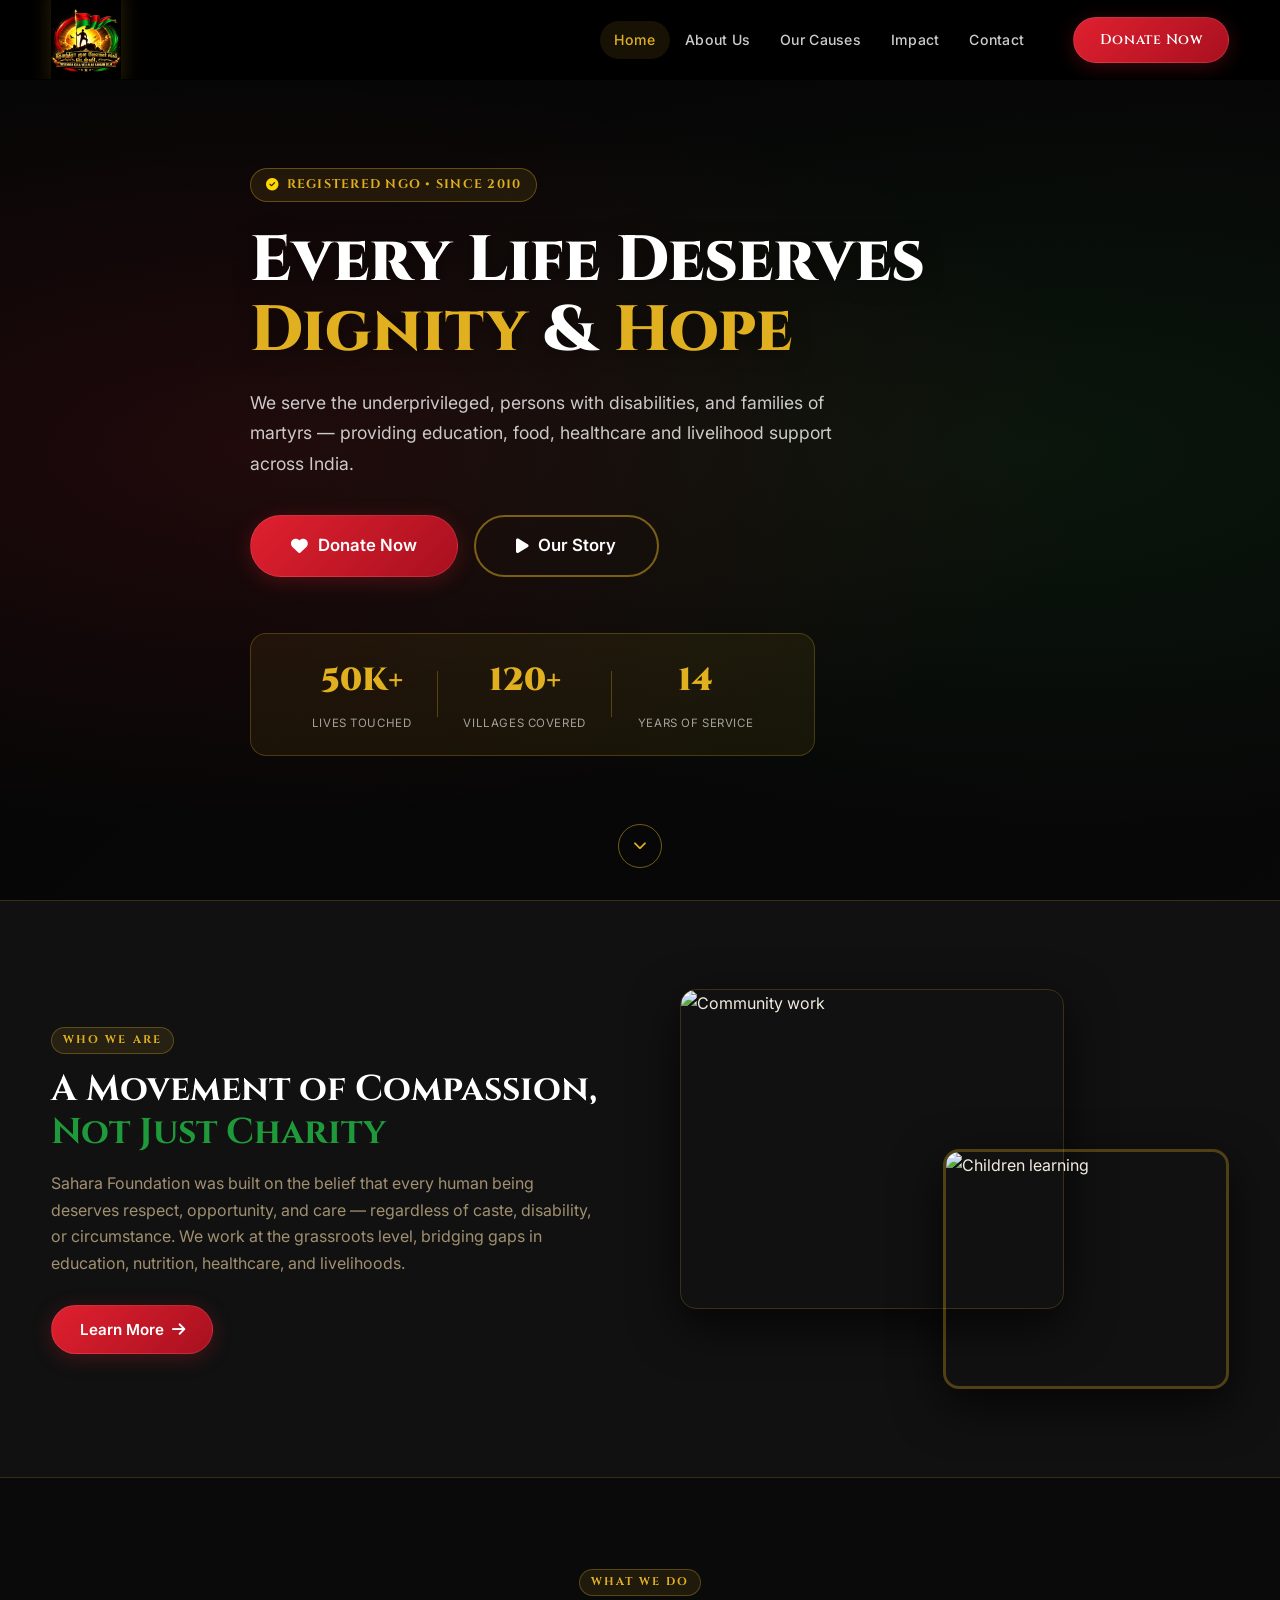
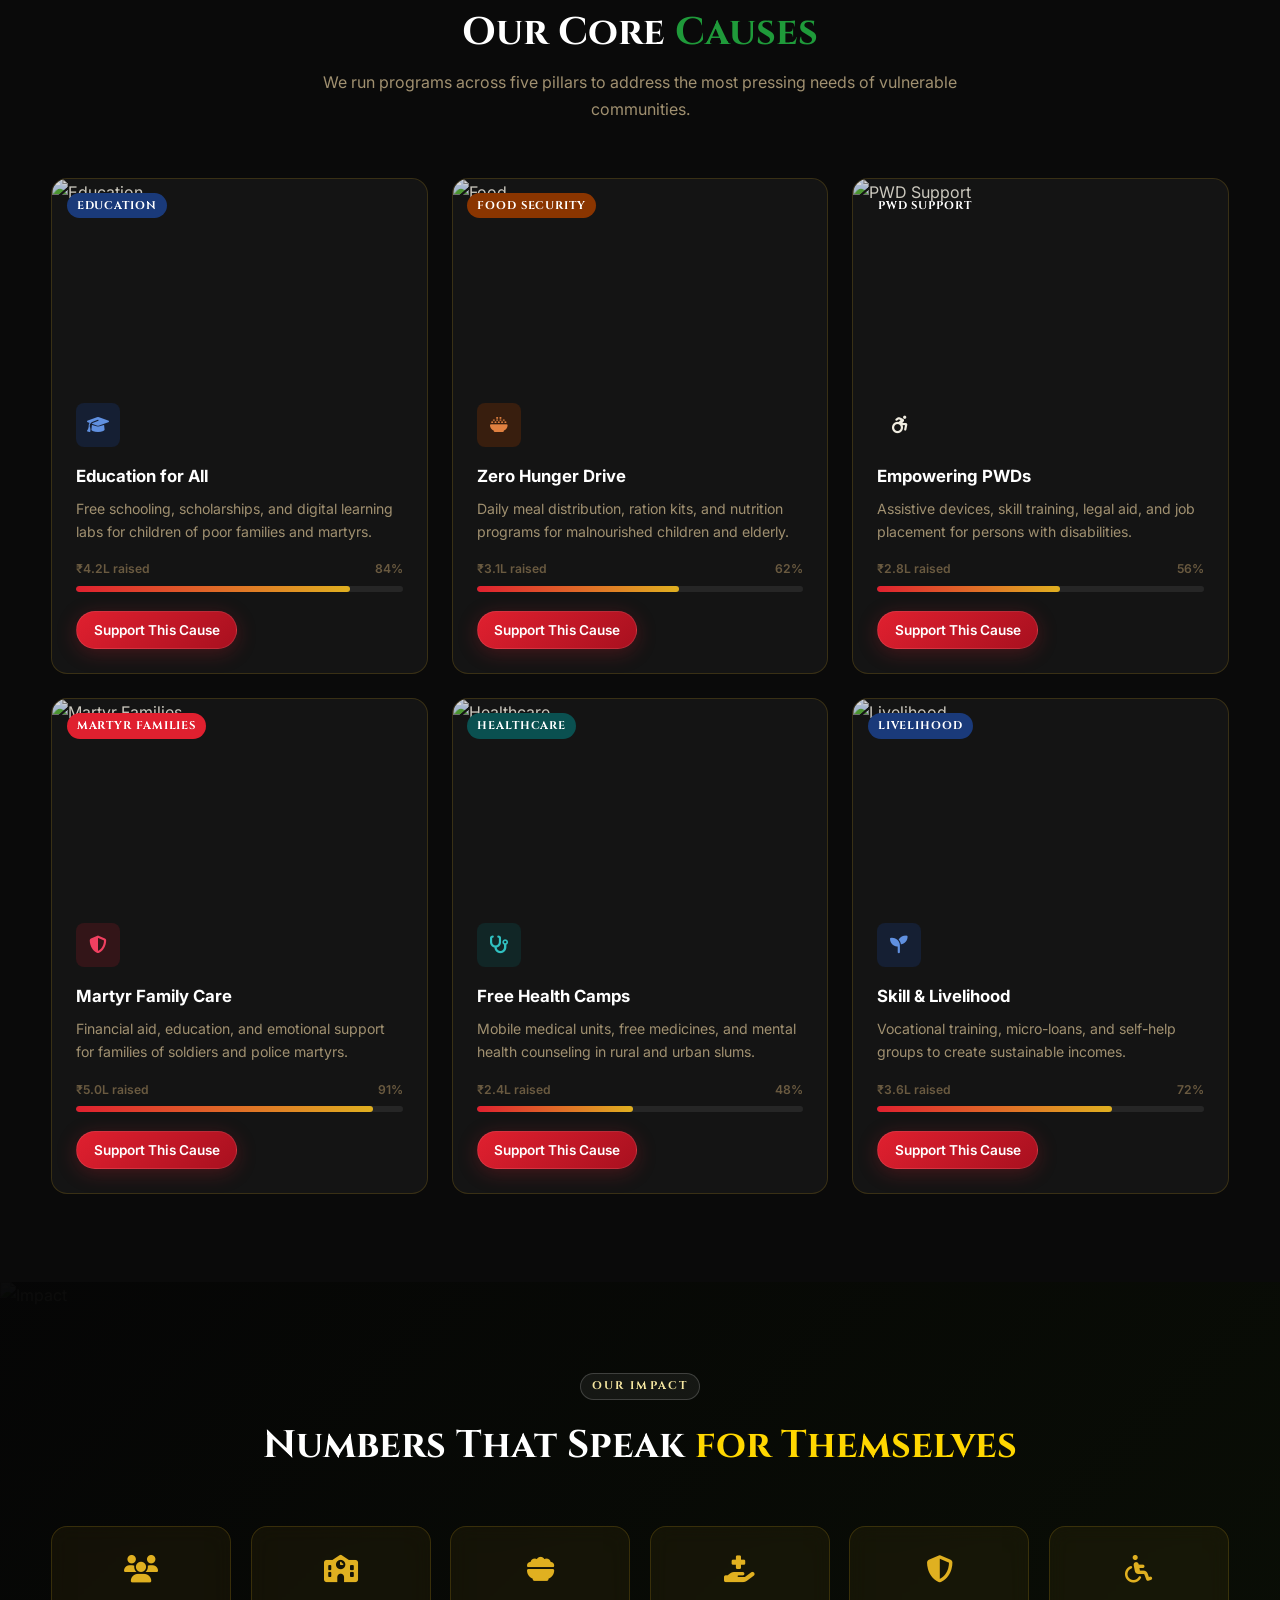
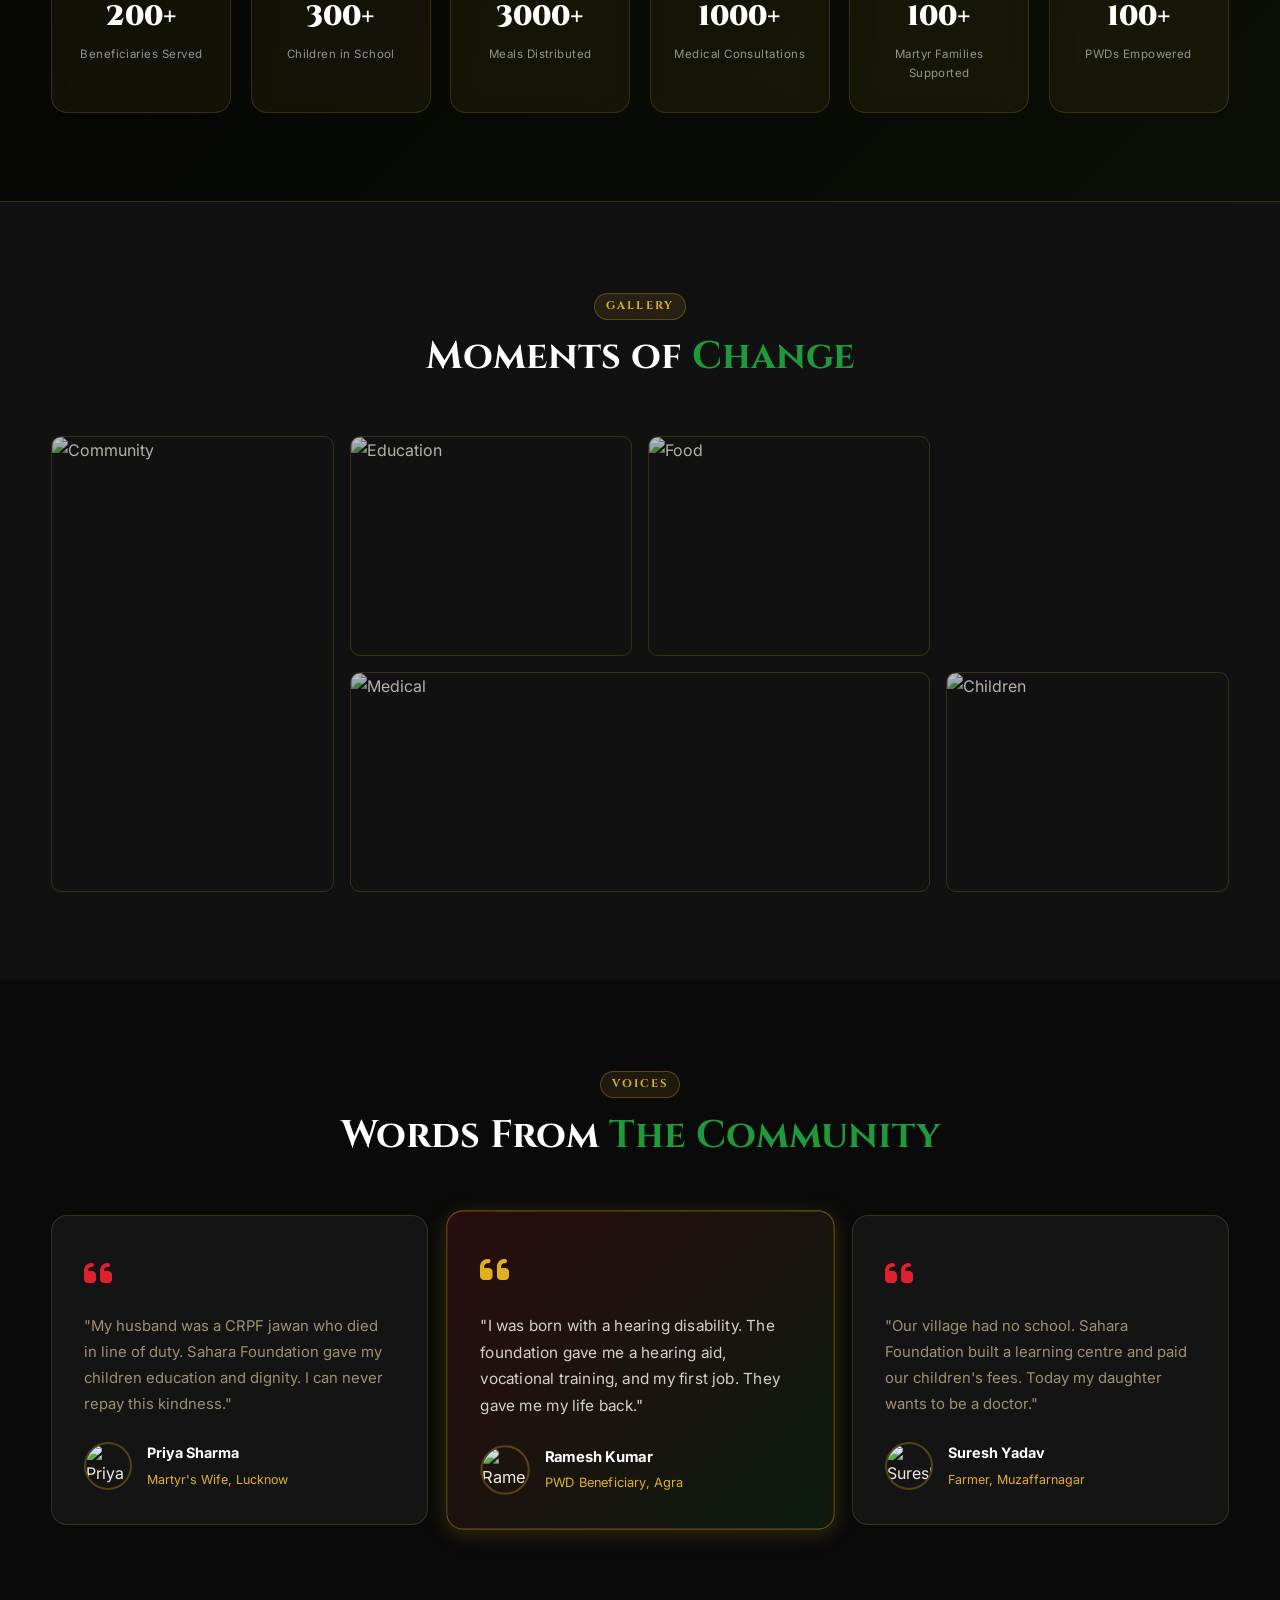
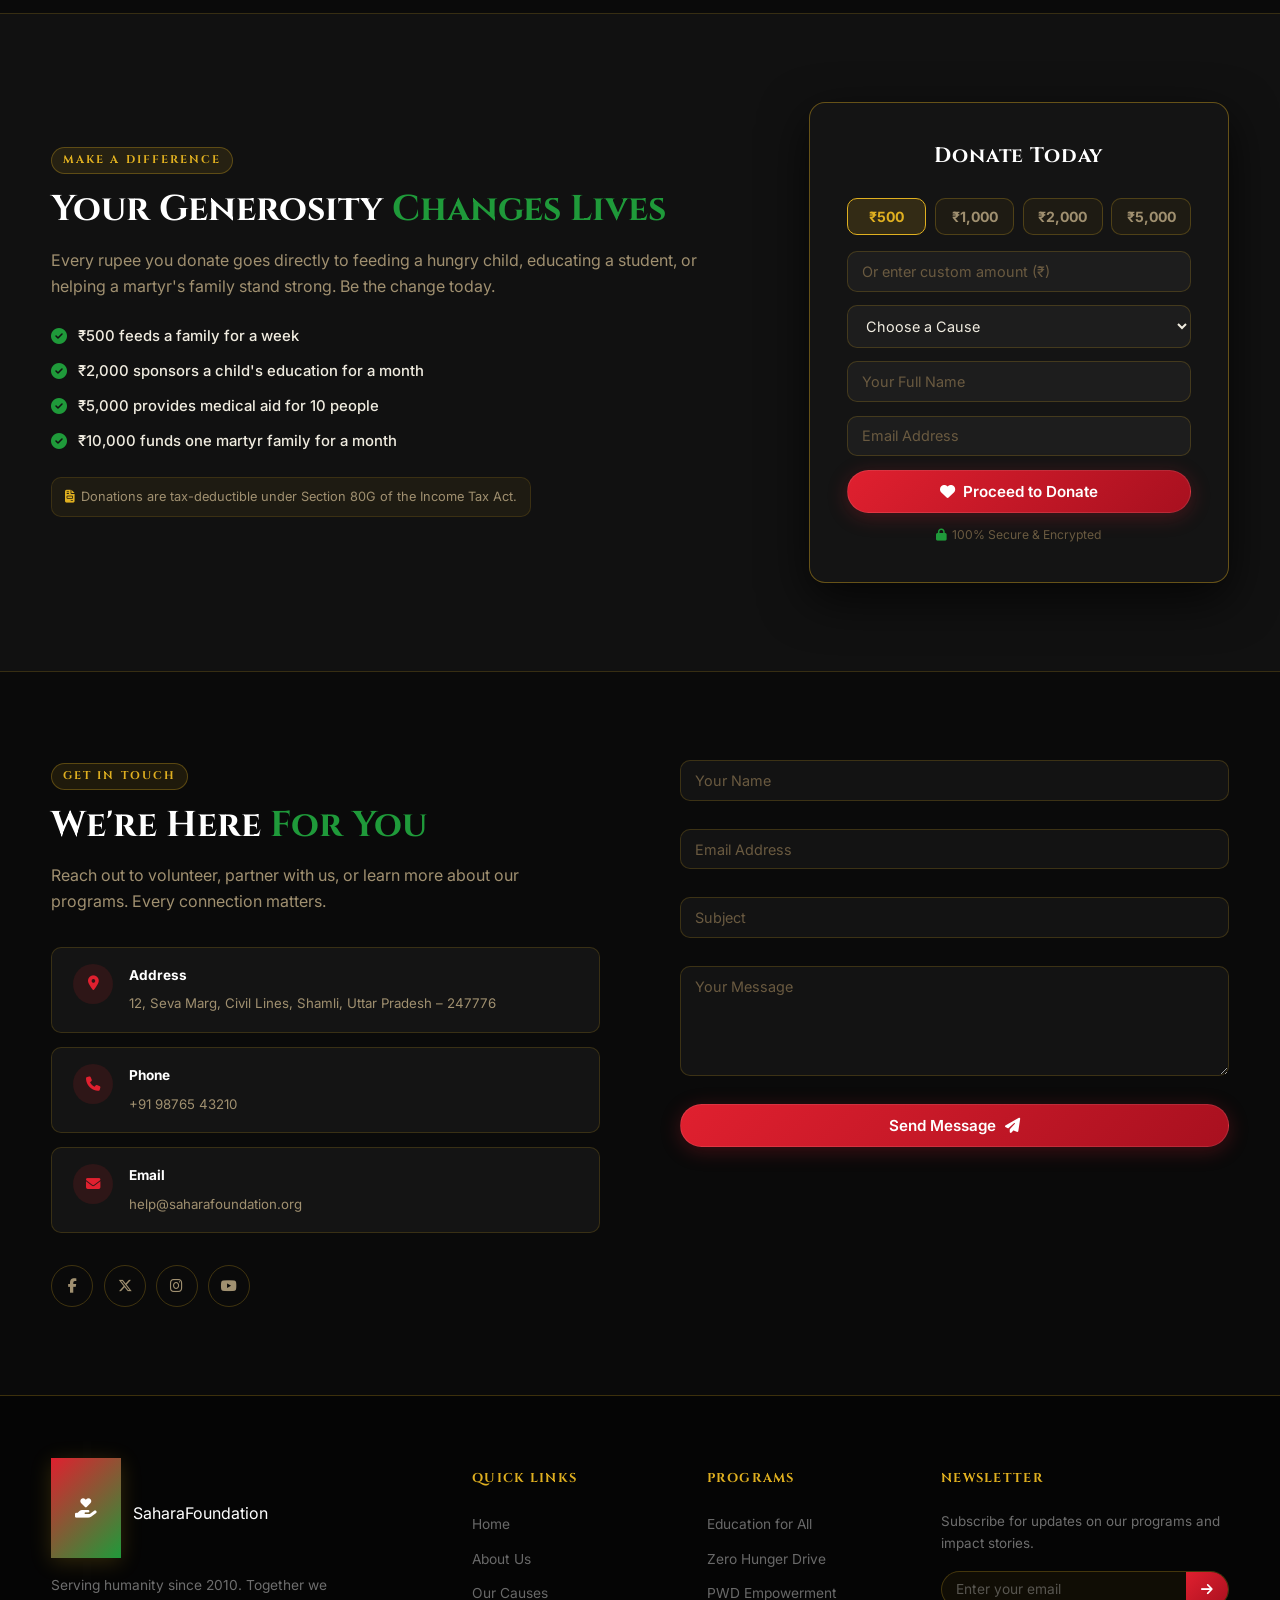
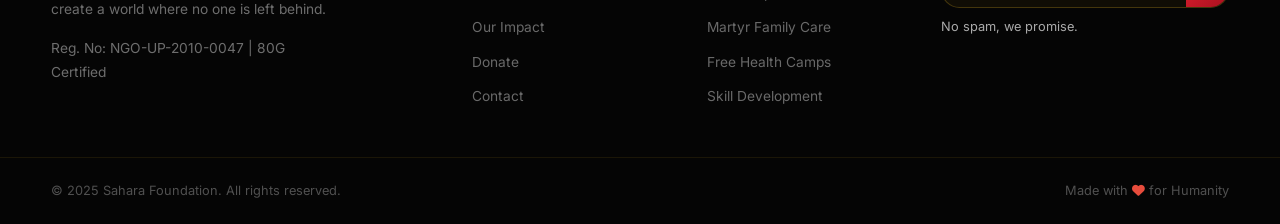
==== index.html @ 44a6f3e9 "first commit" ====
<!DOCTYPE html>
<html lang="en">
<head>
  <meta charset="UTF-8" />
  <meta name="viewport" content="width=device-width, initial-scale=1.0" />
  <title>Sahara Foundation – Hope, Help & Humanity</title>
  <link rel="stylesheet" href="style.css" />
  <link href="https://fonts.googleapis.com/css2?family=Inter:wght@300;400;500;600;700;800&family=Playfair+Display:wght@700;800&display=swap" rel="stylesheet" />
  <link rel="stylesheet" href="https://cdnjs.cloudflare.com/ajax/libs/font-awesome/6.5.0/css/all.min.css" />
</head>
<body>

<!-- ===== NAVBAR ===== -->
<header class="navbar" id="navbar">
  <div class="container nav-inner">
    <a href="index.html" class="logo">
      <img src="logo.jpeg" alt="" class="logo-icon" />
    </a>
    <nav class="nav-links" id="navLinks">
      <a href="index.html" class="active">Home</a>
      <a href="about.html">About Us</a>
      <a href="#causes">Our Causes</a>
      <a href="#impact">Impact</a>
      <a href="#contact">Contact</a>
    </nav>
    <a href="#donate" class="btn btn-primary nav-donate">Donate Now</a>
    <button class="hamburger" id="hamburger" aria-label="Toggle menu">
      <span></span><span></span><span></span>
    </button>
  </div>
</header>

<!-- ===== MOBILE MENU ===== -->
<div class="mobile-menu" id="mobileMenu">
  <a href="index.html">Home</a>
  <a href="about.html">About Us</a>
  <a href="#causes">Our Causes</a>
  <a href="#impact">Impact</a>
  <a href="#contact">Contact</a>
  <a href="#donate" class="btn btn-primary" style="margin-top:1rem;">Donate Now</a>
</div>

<!-- ===== HERO ===== -->
<section class="hero">
  <div class="hero-bg">
    <img src="https://images.unsplash.com/photo-1488521787991-ed7bbaae773c?w=1600&auto=format&fit=crop&q=80" alt="Children in need" class="hero-img" />
    <div class="hero-overlay"></div>
  </div>
  <div class="container hero-content">
    <span class="hero-badge"><i class="fa-solid fa-circle-check"></i> Registered NGO • Since 2010</span>
    <h1 class="hero-title">Every Life Deserves <span class="text-accent">Dignity</span> &amp; <span class="text-accent">Hope</span></h1>
    <p class="hero-desc">We serve the underprivileged, persons with disabilities, and families of martyrs — providing education, food, healthcare and livelihood support across India.</p>
    <div class="hero-actions">
      <a href="#donate" class="btn btn-primary btn-lg">
        <i class="fa-solid fa-heart"></i> Donate Now
      </a>
      <a href="about.html" class="btn btn-outline btn-lg">
        <i class="fa-solid fa-play"></i> Our Story
      </a>
    </div>
    <div class="hero-stats">
      <div class="hero-stat">
        <span class="stat-num">50K+</span>
        <span class="stat-label">Lives Touched</span>
      </div>
      <div class="hero-stat-divider"></div>
      <div class="hero-stat">
        <span class="stat-num">120+</span>
        <span class="stat-label">Villages Covered</span>
      </div>
      <div class="hero-stat-divider"></div>
      <div class="hero-stat">
        <span class="stat-num">14</span>
        <span class="stat-label">Years of Service</span>
      </div>
    </div>
  </div>
  <div class="hero-scroll">
    <a href="#about-strip"><i class="fa-solid fa-chevron-down"></i></a>
  </div>
</section>

<!-- ===== ABOUT STRIP ===== -->
<section class="about-strip" id="about-strip">
  <div class="container about-strip-inner">
    <div class="about-strip-text">
      <span class="section-label">Who We Are</span>
      <h2>A Movement of Compassion, <span class="text-green">Not Just Charity</span></h2>
      <p>Sahara Foundation was built on the belief that every human being deserves respect, opportunity, and care — regardless of caste, disability, or circumstance. We work at the grassroots level, bridging gaps in education, nutrition, healthcare, and livelihoods.</p>
      <a href="about.html" class="btn btn-primary">Learn More <i class="fa-solid fa-arrow-right"></i></a>
    </div>
    <div class="about-strip-images">
      <img src="https://images.unsplash.com/photo-1542810634-71277d95dcbb?w=600&auto=format&fit=crop&q=80" alt="Community work" class="strip-img strip-img-1" />
      <img src="https://images.unsplash.com/photo-1529390079861-591de354faf5?w=400&auto=format&fit=crop&q=80" alt="Children learning" class="strip-img strip-img-2" />
    </div>
  </div>
</section>

<!-- ===== CAUSES ===== -->
<section class="causes" id="causes">
  <div class="container">
    <div class="section-header">
      <span class="section-label">What We Do</span>
      <h2>Our Core <span class="text-green">Causes</span></h2>
      <p>We run programs across five pillars to address the most pressing needs of vulnerable communities.</p>
    </div>
    <div class="causes-grid">

      <div class="cause-card">
        <div class="cause-img-wrap">
          <img src="https://images.unsplash.com/photo-1503676260728-1c00da094a0b?w=600&auto=format&fit=crop&q=80" alt="Education" />
          <div class="cause-badge cause-badge-blue">Education</div>
        </div>
        <div class="cause-body">
          <div class="cause-icon cause-icon-blue"><i class="fa-solid fa-graduation-cap"></i></div>
          <h3>Education for All</h3>
          <p>Free schooling, scholarships, and digital learning labs for children of poor families and martyrs.</p>
          <div class="cause-progress">
            <div class="progress-info"><span>₹4.2L raised</span><span>84%</span></div>
            <div class="progress-bar"><div class="progress-fill" style="width:84%"></div></div>
          </div>
          <a href="#donate" class="btn btn-sm btn-primary">Support This Cause</a>
        </div>
      </div>

      <div class="cause-card">
        <div class="cause-img-wrap">
          <img src="https://images.unsplash.com/photo-1593113598332-cd288d649433?w=600&auto=format&fit=crop&q=80" alt="Food" />
          <div class="cause-badge cause-badge-orange">Food Security</div>
        </div>
        <div class="cause-body">
          <div class="cause-icon cause-icon-orange"><i class="fa-solid fa-bowl-rice"></i></div>
          <h3>Zero Hunger Drive</h3>
          <p>Daily meal distribution, ration kits, and nutrition programs for malnourished children and elderly.</p>
          <div class="cause-progress">
            <div class="progress-info"><span>₹3.1L raised</span><span>62%</span></div>
            <div class="progress-bar"><div class="progress-fill progress-orange" style="width:62%"></div></div>
          </div>
          <a href="#donate" class="btn btn-sm btn-primary">Support This Cause</a>
        </div>
      </div>

      <div class="cause-card">
        <div class="cause-img-wrap">
          <img src="https://images.unsplash.com/photo-1576091160399-112ba8d25d1d?w=600&auto=format&fit=crop&q=80" alt="PWD Support" />
          <div class="cause-badge cause-badge-purple">PWD Support</div>
        </div>
        <div class="cause-body">
          <div class="cause-icon cause-icon-purple"><i class="fa-solid fa-wheelchair-move"></i></div>
          <h3>Empowering PWDs</h3>
          <p>Assistive devices, skill training, legal aid, and job placement for persons with disabilities.</p>
          <div class="cause-progress">
            <div class="progress-info"><span>₹2.8L raised</span><span>56%</span></div>
            <div class="progress-bar"><div class="progress-fill progress-purple" style="width:56%"></div></div>
          </div>
          <a href="#donate" class="btn btn-sm btn-primary">Support This Cause</a>
        </div>
      </div>

      <div class="cause-card">
        <div class="cause-img-wrap">
          <img src="https://images.unsplash.com/photo-1567427017947-545c5f8d16ad?w=600&auto=format&fit=crop&q=80" alt="Martyr Families" />
          <div class="cause-badge cause-badge-red">Martyr Families</div>
        </div>
        <div class="cause-body">
          <div class="cause-icon cause-icon-red"><i class="fa-solid fa-shield-halved"></i></div>
          <h3>Martyr Family Care</h3>
          <p>Financial aid, education, and emotional support for families of soldiers and police martyrs.</p>
          <div class="cause-progress">
            <div class="progress-info"><span>₹5.0L raised</span><span>91%</span></div>
            <div class="progress-bar"><div class="progress-fill progress-red" style="width:91%"></div></div>
          </div>
          <a href="#donate" class="btn btn-sm btn-primary">Support This Cause</a>
        </div>
      </div>

      <div class="cause-card">
        <div class="cause-img-wrap">
          <img src="https://images.unsplash.com/photo-1532938911079-1b06ac7ceec7?w=600&auto=format&fit=crop&q=80" alt="Healthcare" />
          <div class="cause-badge cause-badge-teal">Healthcare</div>
        </div>
        <div class="cause-body">
          <div class="cause-icon cause-icon-teal"><i class="fa-solid fa-stethoscope"></i></div>
          <h3>Free Health Camps</h3>
          <p>Mobile medical units, free medicines, and mental health counseling in rural and urban slums.</p>
          <div class="cause-progress">
            <div class="progress-info"><span>₹2.4L raised</span><span>48%</span></div>
            <div class="progress-bar"><div class="progress-fill progress-teal" style="width:48%"></div></div>
          </div>
          <a href="#donate" class="btn btn-sm btn-primary">Support This Cause</a>
        </div>
      </div>

      <div class="cause-card">
        <div class="cause-img-wrap">
          <img src="https://images.unsplash.com/photo-1556742049-0cfed4f6a45d?w=600&auto=format&fit=crop&q=80" alt="Livelihood" />
          <div class="cause-badge cause-badge-blue">Livelihood</div>
        </div>
        <div class="cause-body">
          <div class="cause-icon cause-icon-blue"><i class="fa-solid fa-seedling"></i></div>
          <h3>Skill &amp; Livelihood</h3>
          <p>Vocational training, micro-loans, and self-help groups to create sustainable incomes.</p>
          <div class="cause-progress">
            <div class="progress-info"><span>₹3.6L raised</span><span>72%</span></div>
            <div class="progress-bar"><div class="progress-fill" style="width:72%"></div></div>
          </div>
          <a href="#donate" class="btn btn-sm btn-primary">Support This Cause</a>
        </div>
      </div>

    </div>
  </div>
</section>

<!-- ===== IMPACT ===== -->
<section class="impact" id="impact">
  <div class="impact-bg">
    <img src="https://images.unsplash.com/photo-1509099836639-18ba1795216d?w=1600&auto=format&fit=crop&q=80" alt="Impact" />
    <div class="impact-overlay"></div>
  </div>
  <div class="container impact-content">
    <span class="section-label label-white">Our Impact</span>
    <h2 class="impact-title">Numbers That Speak <span class="text-yellow">for Themselves</span></h2>
    <div class="impact-grid">
      <div class="impact-card">
        <i class="fa-solid fa-users"></i>
        <span class="impact-num" data-target="50000">200+</span>
        <span class="impact-label">Beneficiaries Served</span>
      </div>
      <div class="impact-card">
        <i class="fa-solid fa-school"></i>
        <span class="impact-num" data-target="3200">300+</span>
        <span class="impact-label">Children in School</span>
      </div>
      <div class="impact-card">
        <i class="fa-solid fa-bowl-food"></i>
        <span class="impact-num" data-target="180000">3000+</span>
        <span class="impact-label">Meals Distributed</span>
      </div>
      <div class="impact-card">
        <i class="fa-solid fa-hand-holding-medical"></i>
        <span class="impact-num" data-target="8500">1000+</span>
        <span class="impact-label">Medical Consultations</span>
      </div>
      <div class="impact-card">
        <i class="fa-solid fa-shield-halved"></i>
        <span class="impact-num" data-target="420">100+</span>
        <span class="impact-label">Martyr Families Supported</span>
      </div>
      <div class="impact-card">
        <i class="fa-solid fa-wheelchair"></i>
        <span class="impact-num" data-target="1200">100+</span>
        <span class="impact-label">PWDs Empowered</span>
      </div>
    </div>
  </div>
</section>

<!-- ===== GALLERY ===== -->
<section class="gallery">
  <div class="container">
    <div class="section-header">
      <span class="section-label">Gallery</span>
      <h2>Moments of <span class="text-green">Change</span></h2>
    </div>
    <div class="gallery-grid">
      <div class="gallery-item gi-tall">
        <img src="https://images.unsplash.com/photo-1488521787991-ed7bbaae773c?w=600&auto=format&fit=crop&q=80" alt="Community" />
        <div class="gallery-overlay"><span>Community Outreach</span></div>
      </div>
      <div class="gallery-item">
        <img src="https://images.unsplash.com/photo-1544717305-2782549b5136?w=400&auto=format&fit=crop&q=80" alt="Education" />
        <div class="gallery-overlay"><span>Education Drive</span></div>
      </div>
      <div class="gallery-item">
        <img src="https://images.unsplash.com/photo-1593113598332-cd288d649433?w=400&auto=format&fit=crop&q=80" alt="Food" />
        <div class="gallery-overlay"><span>Hunger Relief</span></div>
      </div>
      <div class="gallery-item gi-wide">
        <img src="https://images.unsplash.com/photo-1576091160399-112ba8d25d1d?w=700&auto=format&fit=crop&q=80" alt="Medical" />
        <div class="gallery-overlay"><span>Medical Camp</span></div>
      </div>
      <div class="gallery-item">
        <img src="https://images.unsplash.com/photo-1529390079861-591de354faf5?w=400&auto=format&fit=crop&q=80" alt="Children" />
        <div class="gallery-overlay"><span>Children Smiling</span></div>
      </div>
    </div>
  </div>
</section>

<!-- ===== TESTIMONIALS ===== -->
<section class="testimonials">
  <div class="container">
    <div class="section-header">
      <span class="section-label">Voices</span>
      <h2>Words From <span class="text-green">The Community</span></h2>
    </div>
    <div class="testi-grid">
      <div class="testi-card">
        <div class="testi-quote"><i class="fa-solid fa-quote-left"></i></div>
        <p>"My husband was a CRPF jawan who died in line of duty. Sahara Foundation gave my children education and dignity. I can never repay this kindness."</p>
        <div class="testi-author">
          <img src="https://images.unsplash.com/photo-1583454110551-21f2fa2afe61?w=80&auto=format&fit=crop&q=80" alt="Priya Sharma" />
          <div>
            <strong>Priya Sharma</strong>
            <span>Martyr's Wife, Lucknow</span>
          </div>
        </div>
      </div>
      <div class="testi-card testi-featured">
        <div class="testi-quote"><i class="fa-solid fa-quote-left"></i></div>
        <p>"I was born with a hearing disability. The foundation gave me a hearing aid, vocational training, and my first job. They gave me my life back."</p>
        <div class="testi-author">
          <img src="https://images.unsplash.com/photo-1507003211169-0a1dd7228f2d?w=80&auto=format&fit=crop&q=80" alt="Ramesh Kumar" />
          <div>
            <strong>Ramesh Kumar</strong>
            <span>PWD Beneficiary, Agra</span>
          </div>
        </div>
      </div>
      <div class="testi-card">
        <div class="testi-quote"><i class="fa-solid fa-quote-left"></i></div>
        <p>"Our village had no school. Sahara Foundation built a learning centre and paid our children's fees. Today my daughter wants to be a doctor."</p>
        <div class="testi-author">
          <img src="https://images.unsplash.com/photo-1522075469751-3a6694fb2f61?w=80&auto=format&fit=crop&q=80" alt="Suresh Yadav" />
          <div>
            <strong>Suresh Yadav</strong>
            <span>Farmer, Muzaffarnagar</span>
          </div>
        </div>
      </div>
    </div>
  </div>
</section>

<!-- ===== DONATE ===== -->
<section class="donate-section" id="donate">
  <div class="container donate-inner">
    <div class="donate-text">
      <span class="section-label">Make a Difference</span>
      <h2>Your Generosity <span class="text-green">Changes Lives</span></h2>
      <p>Every rupee you donate goes directly to feeding a hungry child, educating a student, or helping a martyr's family stand strong. Be the change today.</p>
      <ul class="donate-list">
        <li><i class="fa-solid fa-check-circle"></i> ₹500 feeds a family for a week</li>
        <li><i class="fa-solid fa-check-circle"></i> ₹2,000 sponsors a child's education for a month</li>
        <li><i class="fa-solid fa-check-circle"></i> ₹5,000 provides medical aid for 10 people</li>
        <li><i class="fa-solid fa-check-circle"></i> ₹10,000 funds one martyr family for a month</li>
      </ul>
      <p class="tax-note"><i class="fa-solid fa-file-invoice"></i> Donations are tax-deductible under Section 80G of the Income Tax Act.</p>
    </div>
    <div class="donate-form-card">
      <h3>Donate Today</h3>
      <div class="amount-grid">
        <button class="amount-btn active" data-amt="500">₹500</button>
        <button class="amount-btn" data-amt="1000">₹1,000</button>
        <button class="amount-btn" data-amt="2000">₹2,000</button>
        <button class="amount-btn" data-amt="5000">₹5,000</button>
      </div>
      <input type="number" id="customAmt" placeholder="Or enter custom amount (₹)" class="custom-amt" />
      <select class="cause-select">
        <option>Choose a Cause</option>
        <option>Education for All</option>
        <option>Zero Hunger Drive</option>
        <option>PWD Empowerment</option>
        <option>Martyr Family Care</option>
        <option>Free Health Camps</option>
        <option>Skill &amp; Livelihood</option>
      </select>
      <input type="text" placeholder="Your Full Name" class="form-input" />
      <input type="email" placeholder="Email Address" class="form-input" />
      <button class="btn btn-primary btn-full" onclick="alert('Thank you for your generous donation! We will contact you shortly.')">
        <i class="fa-solid fa-heart"></i> Proceed to Donate
      </button>
      <p class="secure-note"><i class="fa-solid fa-lock"></i> 100% Secure & Encrypted</p>
    </div>
  </div>
</section>

<!-- ===== CONTACT ===== -->
<section class="contact" id="contact">
  <div class="container contact-inner">
    <div class="contact-info">
      <span class="section-label">Get In Touch</span>
      <h2>We're Here <span class="text-green">For You</span></h2>
      <p>Reach out to volunteer, partner with us, or learn more about our programs. Every connection matters.</p>
      <div class="contact-cards">
        <div class="contact-card">
          <div class="contact-icon"><i class="fa-solid fa-location-dot"></i></div>
          <div>
            <strong>Address</strong>
            <span>12, Seva Marg, Civil Lines, Shamli, Uttar Pradesh – 247776</span>
          </div>
        </div>
        <div class="contact-card">
          <div class="contact-icon"><i class="fa-solid fa-phone"></i></div>
          <div>
            <strong>Phone</strong>
            <span>+91 98765 43210</span>
          </div>
        </div>
        <div class="contact-card">
          <div class="contact-icon"><i class="fa-solid fa-envelope"></i></div>
          <div>
            <strong>Email</strong>
            <span>help@saharafoundation.org</span>
          </div>
        </div>
      </div>
      <div class="social-links">
        <a href="#" aria-label="Facebook"><i class="fa-brands fa-facebook-f"></i></a>
        <a href="#" aria-label="Twitter"><i class="fa-brands fa-x-twitter"></i></a>
        <a href="#" aria-label="Instagram"><i class="fa-brands fa-instagram"></i></a>
        <a href="#" aria-label="YouTube"><i class="fa-brands fa-youtube"></i></a>
      </div>
    </div>
    <form class="contact-form" onsubmit="handleForm(event)">
      <input type="text" placeholder="Your Name" class="form-input" required />
      <input type="email" placeholder="Email Address" class="form-input" required />
      <input type="text" placeholder="Subject" class="form-input" />
      <textarea placeholder="Your Message" rows="5" class="form-input form-textarea" required></textarea>
      <button type="submit" class="btn btn-primary btn-full">Send Message <i class="fa-solid fa-paper-plane"></i></button>
    </form>
  </div>
</section>

<!-- ===== FOOTER ===== -->
<footer class="footer">
  <div class="footer-top">
    <div class="container footer-grid">
      <div class="footer-brand">
        <a href="index.html" class="logo" style="color:#fff;">
          <div class="logo-icon"><i class="fa-solid fa-hand-holding-heart"></i></div>
          <span class="logo-text" style="color:#fff;">Sahara<span class="logo-accent">Foundation</span></span>
        </a>
        <p>Serving humanity since 2010. Together we create a world where no one is left behind.</p>
        <p class="reg-no">Reg. No: NGO-UP-2010-0047 | 80G Certified</p>
      </div>
      <div class="footer-col">
        <h4>Quick Links</h4>
        <ul>
          <li><a href="index.html">Home</a></li>
          <li><a href="about.html">About Us</a></li>
          <li><a href="#causes">Our Causes</a></li>
          <li><a href="#impact">Our Impact</a></li>
          <li><a href="#donate">Donate</a></li>
          <li><a href="#contact">Contact</a></li>
        </ul>
      </div>
      <div class="footer-col">
        <h4>Programs</h4>
        <ul>
          <li><a href="#">Education for All</a></li>
          <li><a href="#">Zero Hunger Drive</a></li>
          <li><a href="#">PWD Empowerment</a></li>
          <li><a href="#">Martyr Family Care</a></li>
          <li><a href="#">Free Health Camps</a></li>
          <li><a href="#">Skill Development</a></li>
        </ul>
      </div>
      <div class="footer-col">
        <h4>Newsletter</h4>
        <p>Subscribe for updates on our programs and impact stories.</p>
        <form class="newsletter-form" onsubmit="handleNewsletterForm(event)">
          <input type="email" placeholder="Enter your email" required />
          <button type="submit"><i class="fa-solid fa-arrow-right"></i></button>
        </form>
        <p style="font-size:0.8rem;margin-top:0.5rem;color:#aaa;">No spam, we promise.</p>
      </div>
    </div>
  </div>
  <div class="footer-bottom">
    <div class="container footer-bottom-inner">
      <span>© 2025 Sahara Foundation. All rights reserved.</span>
      <span>Made with <i class="fa-solid fa-heart" style="color:#e74c3c;"></i> for Humanity</span>
    </div>
  </div>
</footer>

<script src="script.js"></script>
</body>
</html>
---- style.css ----
/* ============================================================
   SAHARA FOUNDATION – style.css
   Warm humanity palette, slab-serif display, full responsive
   ============================================================ */

/* ---------- GOOGLE FONTS (loaded in HTML) ---------- */
@import url('https://fonts.googleapis.com/css2?family=Cinzel:wght@600;700;800;900&family=Inter:wght@300;400;500;600;700;800&display=swap');

:root {
  --red:         #e0202f;
  --red-dark:    #a8101f;
  --red-light:   #1a0407;
  --green:       #1f9a3a;
  --green-dark:  #137028;
  --green-light: #061409;
  --gold:        #e0b020;
  --gold-light:  #f5e6a0;
  --gold-bright: #ffd700;
  --black:       #0a0a0a;
  --black-rich:  #050505;
  --black-soft:  #111111;
  --black-card:  #141414;
  --black-hover: #1c1c1c;
  --white:       #ffffff;
  --text:        #f0ece0;
  --text-muted:  #a09070;
  --text-dim:    #6a5a40;
  --border:      rgba(224,176,32,0.18);
  --border-bright: rgba(224,176,32,0.4);

  --shadow-gold: 0 4px 20px rgba(224,176,32,0.2);
  --shadow-red:  0 4px 20px rgba(224,32,47,0.25);
  --shadow-lg:   0 16px 48px rgba(0,0,0,0.7);
  --shadow-md:   0 6px 24px rgba(0,0,0,0.5);
  --shadow-sm:   0 2px 8px rgba(0,0,0,0.4);

  --radius:      10px;
  --radius-lg:   16px;
  --radius-pill: 999px;

  --font-display: 'Cinzel', Georgia, serif;
  --font-body:    'Inter', system-ui, sans-serif;

  --nav-h:       80px;
  --transition:  .28s cubic-bezier(.4,0,.2,1);
}

*, *::before, *::after { box-sizing: border-box; margin: 0; padding: 0; }
html { scroll-behavior: smooth; font-size: 16px; }
body {
  font-family: var(--font-body);
  color: var(--text);
  background: var(--black);
  line-height: 1.65;
  -webkit-font-smoothing: antialiased;
}
img { display: block; max-width: 100%; }
a  { text-decoration: none; color: inherit; }
ul { list-style: none; }
button { cursor: pointer; font-family: inherit; border: none; background: none; }
input, select, textarea { font-family: inherit; }

.container {
  width: min(1200px, 92%);
  margin-inline: auto;
}

/* ---- SECTION LABELS ---- */
.section-label {
  display: inline-block;
  font-family: var(--font-display);
  font-size: .7rem;
  font-weight: 700;
  letter-spacing: .18em;
  text-transform: uppercase;
  color: var(--gold);
  background: rgba(224,176,32,0.1);
  border: 1px solid rgba(224,176,32,0.3);
  padding: .3em 1em;
  border-radius: var(--radius-pill);
  margin-bottom: .9rem;
}
.label-white { color: var(--gold-light); background: rgba(255,255,255,.06); border-color: rgba(255,255,255,.18); }

.section-header {
  text-align: center;
  max-width: 640px;
  margin: 0 auto 3.5rem;
}
.section-header h2 {
  font-family: var(--font-display);
  font-size: clamp(1.8rem, 3vw, 2.6rem);
  line-height: 1.2;
  color: var(--white);
}
.section-header p { color: var(--text-muted); margin-top: .8rem; }

.text-gold    { color: var(--gold); }
.text-red     { color: var(--red); }
.text-green   { color: var(--green); }
.text-accent  { color: var(--gold); }
.text-yellow  { color: var(--gold-bright); }

/* ---- GOLD DIVIDER ---- */
.gold-rule {
  display: block;
  width: 60px; height: 3px;
  background: linear-gradient(90deg, var(--red), var(--gold), var(--green));
  border-radius: 2px;
  margin: .8rem auto 0;
}

/* ---- BUTTONS ---- */
.btn {
  display: inline-flex;
  align-items: center;
  gap: .55em;
  padding: .72em 1.8em;
  border-radius: var(--radius-pill);
  font-weight: 600;
  font-size: .95rem;
  transition: all var(--transition);
  white-space: nowrap;
}
.btn-primary {
  background: linear-gradient(135deg, var(--red), var(--red-dark));
  color: var(--white);
  box-shadow: var(--shadow-red);
  border: 1px solid rgba(255,255,255,0.1);
}
.btn-primary:hover { background: linear-gradient(135deg, #f02d40, var(--red)); transform: translateY(-2px); box-shadow: 0 8px 28px rgba(224,32,47,0.4); }

.btn-gold {
  background: linear-gradient(135deg, var(--gold), #c89a18);
  color: var(--black);
  font-weight: 700;
  box-shadow: var(--shadow-gold);
}
.btn-gold:hover { background: linear-gradient(135deg, var(--gold-bright), var(--gold)); transform: translateY(-2px); box-shadow: 0 8px 28px rgba(224,176,32,0.4); }

.btn-outline {
  background: transparent;
  color: var(--white);
  border: 2px solid rgba(224,176,32,0.5);
}
.btn-outline:hover { border-color: var(--gold); color: var(--gold); background: rgba(224,176,32,0.08); }

.btn-white {
  background: rgba(255,255,255,0.1);
  color: var(--white);
  border: 1px solid rgba(255,255,255,0.25);
  backdrop-filter: blur(8px);
}
.btn-white:hover { background: rgba(255,255,255,0.18); border-color: rgba(255,255,255,0.5); }

.btn-lg   { padding: .9em 2.4em; font-size: 1.05rem; }
.btn-sm   { padding: .5em 1.2em; font-size: .85rem; }
.btn-full { width: 100%; justify-content: center; }

/* ---- NAVBAR ---- */
.navbar {
  position: fixed;
  top: 0; left: 0; right: 0;
  height: var(--nav-h);
  overflow: hidden;
  z-index: 1000;
  transition: background var(--transition), box-shadow var(--transition), border-color var(--transition);
  background: #000000;
  border-bottom: 1px solid transparent;
}
.navbar.scrolled {
  background: rgba(8,8,8,0.97);
  box-shadow: 0 2px 30px rgba(0,0,0,0.8);
  border-bottom-color: rgba(224,176,32,0.2);
  backdrop-filter: blur(20px);
}

.nav-inner {
  display: flex;
  align-items: center;
  height: var(--nav-h);
  gap: 1rem;
}

.logo {
  display: flex;
  align-items: center;
  gap: .75rem;
  flex-shrink: 0;
  text-decoration: none;
}

.logo-icon {
  width: 70px;
  height: 100px;
  /* border-radius: 50%; */
  background: linear-gradient(135deg, var(--red), var(--green));
  display: grid; place-items: center;
  color: var(--white);
  margin-top: -10px;
  font-size: 1.2rem;
  box-shadow: var(--shadow-gold);
}

.logo-img {
  width: 54px;
  height: 54px;
  object-fit: contain;
  border-radius: 50%;
  border: 2px solid rgba(224,176,32,0.4);
  box-shadow: 0 0 12px rgba(224,176,32,0.25);
  transition: box-shadow var(--transition);
}
.logo:hover .logo-img { box-shadow: 0 0 20px rgba(224,176,32,0.5); }
.logo-text-wrap {
  display: flex;
  flex-direction: column;
  line-height: 1.1;
}
.logo-name {
  font-family: var(--font-display);
  font-size: .85rem;
  font-weight: 700;
  color: var(--white);
  letter-spacing: .04em;
}
.logo-sub {
  font-size: .65rem;
  color: var(--gold);
  letter-spacing: .08em;
  text-transform: uppercase;
  font-weight: 600;
}

.nav-links {
  display: flex;
  gap: .1rem;
  margin-left: auto;
}
.nav-links a {
  color: rgba(255,255,255,.8);
  font-size: .88rem;
  font-weight: 500;
  padding: .5em 1em;
  border-radius: var(--radius-pill);
  transition: all var(--transition);
  letter-spacing: .02em;
}
.nav-links a:hover,
.nav-links a.active {
  color: var(--gold);
  background: rgba(224,176,32,0.1);
}

.nav-donate {
  margin-left: 1.2rem;
  font-size: .88rem;
  font-family: var(--font-display);
  letter-spacing: .04em;
}

.hamburger {
  display: none;
  flex-direction: column;
  gap: 5px;
  margin-left: auto;
  padding: 6px;
}
.hamburger span {
  display: block;
  width: 24px; height: 2px;
  background: var(--gold);
  border-radius: 2px;
  transition: all var(--transition);
}
.hamburger.open span:nth-child(1) { transform: translateY(7px) rotate(45deg); }
.hamburger.open span:nth-child(2) { opacity: 0; }
.hamburger.open span:nth-child(3) { transform: translateY(-7px) rotate(-45deg); }

/* ---- MOBILE MENU ---- */
.mobile-menu {
  display: none;
  position: fixed;
  top: var(--nav-h);
  left: 0; right: 0;
  background: rgba(8,8,8,0.98);
  border-bottom: 1px solid var(--border-bright);
  padding: 1.5rem 1.5rem 2rem;
  box-shadow: var(--shadow-lg);
  z-index: 999;
  flex-direction: column;
  gap: .4rem;
  transform: translateY(-110%);
  transition: transform var(--transition);
  backdrop-filter: blur(20px);
}
.mobile-menu.open { transform: translateY(0); }
.mobile-menu a {
  color: var(--text);
  font-weight: 500;
  padding: .75rem 1rem;
  border-radius: var(--radius);
  transition: background var(--transition), color var(--transition);
  border: 1px solid transparent;
}
.mobile-menu a:hover { color: var(--gold); border-color: var(--border); background: rgba(224,176,32,0.06); }

/* ---- HERO ---- */
.hero {
  position: relative;
  min-height: 100svh;
  display: flex;
  align-items: center;
  overflow: hidden;
}
.hero-bg {
  position: absolute;
  inset: 0;
}
.hero-img {
  width: 100%; height: 100%;
  object-fit: cover;
  object-position: center 25%;
  animation: heroZoom 14s ease-in-out infinite alternate;
}
@keyframes heroZoom {
  from { transform: scale(1); }
  to   { transform: scale(1.06); }
}
.hero-overlay {
  position: absolute;
  inset: 0;
  background: linear-gradient(135deg, rgba(5,5,5,.92) 0%, rgba(5,5,5,.72) 55%, rgba(5,5,5,.45) 100%);
}
.hero-overlay::after {
  content: '';
  position: absolute;
  inset: 0;
  background: radial-gradient(ellipse at 20% 50%, rgba(224,32,47,0.12), transparent 60%),
              radial-gradient(ellipse at 80% 50%, rgba(31,154,58,0.10), transparent 60%);
}

.hero-content {
  position: relative;
  z-index: 2;
  padding-top: calc(var(--nav-h) + 2.5rem);
  padding-bottom: 6rem;
  max-width: 780px;
  animation: fadeUp .9s ease both;
}
@keyframes fadeUp {
  from { opacity: 0; transform: translateY(36px); }
  to   { opacity: 1; transform: translateY(0); }
}

.hero-badge {
  display: inline-flex;
  align-items: center;
  gap: .6em;
  background: rgba(224,176,32,0.1);
  backdrop-filter: blur(8px);
  color: var(--gold);
  font-size: .78rem;
  font-weight: 700;
  font-family: var(--font-display);
  padding: .45em 1.2em;
  border-radius: var(--radius-pill);
  border: 1px solid rgba(224,176,32,0.35);
  margin-bottom: 1.5rem;
  letter-spacing: .1em;
  text-transform: uppercase;
}
.hero-badge i { color: var(--gold-bright); }

.hero-title {
  font-family: var(--font-display);
  font-size: clamp(2.2rem, 5vw, 4rem);
  line-height: 1.1;
  color: var(--white);
  margin-bottom: 1.3rem;
  font-weight: 800;
  text-shadow: 0 2px 20px rgba(0,0,0,0.5);
}

/* Tamil subtitle */
.hero-tamil {
  font-size: clamp(1rem, 2vw, 1.4rem);
  color: var(--gold);
  font-weight: 600;
  margin-bottom: .8rem;
  opacity: 0.9;
  letter-spacing: .04em;
}

.hero-desc {
  color: rgba(255,255,255,.78);
  font-size: clamp(.95rem, 1.5vw, 1.1rem);
  max-width: 600px;
  margin-bottom: 2.2rem;
  line-height: 1.75;
}

.hero-actions {
  display: flex;
  gap: 1rem;
  flex-wrap: wrap;
  margin-bottom: 3.5rem;
}

.hero-stats {
  display: flex;
  align-items: center;
  gap: 0;
  background: rgba(224,176,32,0.07);
  backdrop-filter: blur(16px);
  border: 1px solid rgba(224,176,32,0.25);
  border-radius: var(--radius-lg);
  padding: 1.3rem 2.2rem;
  width: fit-content;
}
.hero-stat { text-align: center; padding: 0 1.6rem; }
.stat-num {
  display: block;
  font-family: var(--font-display);
  font-size: 2rem;
  font-weight: 900;
  color: var(--gold);
}
.stat-label {
  font-size: .72rem;
  color: rgba(255,255,255,.6);
  letter-spacing: .05em;
  text-transform: uppercase;
}
.hero-stat-divider {
  width: 1px;
  height: 46px;
  background: rgba(224,176,32,0.3);
}

.hero-scroll {
  position: absolute;
  bottom: 2rem;
  left: 50%;
  transform: translateX(-50%);
  z-index: 2;
}
.hero-scroll a {
  display: grid; place-items: center;
  width: 44px; height: 44px;
  border: 1.5px solid rgba(224,176,32,0.5);
  border-radius: 50%;
  color: var(--gold);
  font-size: .85rem;
  animation: bounce 2s ease-in-out infinite;
}
@keyframes bounce {
  0%,100% { transform: translateY(0); }
  50%      { transform: translateY(7px); }
}

/* ---- ABOUT STRIP ---- */
.about-strip {
  padding: 5.5rem 0;
  background: var(--black-soft);
  border-top: 1px solid var(--border);
  border-bottom: 1px solid var(--border);
}
.about-strip-inner {
  display: grid;
  grid-template-columns: 1fr 1fr;
  gap: 5rem;
  align-items: center;
}
.about-strip-text h2 {
  font-family: var(--font-display);
  font-size: clamp(1.7rem, 2.8vw, 2.4rem);
  line-height: 1.2;
  margin-bottom: 1rem;
  color: var(--white);
}
.about-strip-text p { color: var(--text-muted); margin-bottom: 1.8rem; }

.about-strip-images {
  position: relative;
  height: 400px;
}
.strip-img {
  border-radius: var(--radius-lg);
  object-fit: cover;
  box-shadow: var(--shadow-lg);
}
.strip-img-1 {
  position: absolute;
  width: 70%; height: 320px;
  top: 0; left: 0;
  border: 1px solid rgba(224,176,32,0.2);
}
.strip-img-2 {
  position: absolute;
  width: 52%; height: 240px;
  bottom: 0; right: 0;
  border: 3px solid rgba(224,176,32,0.3);
}

/* ---- CAUSES ---- */
.causes { padding: 5.5rem 0; }

.causes-grid {
  display: grid;
  grid-template-columns: repeat(3, 1fr);
  gap: 1.5rem;
}

.cause-card {
  background: var(--black-card);
  border-radius: var(--radius-lg);
  overflow: hidden;
  border: 1px solid var(--border);
  transition: box-shadow var(--transition), transform var(--transition), border-color var(--transition);
}
.cause-card:hover {
  box-shadow: var(--shadow-gold);
  transform: translateY(-6px);
  border-color: rgba(224,176,32,0.4);
}

.cause-img-wrap { position: relative; height: 200px; overflow: hidden; }
.cause-img-wrap img { width: 100%; height: 100%; object-fit: cover; transition: transform .5s ease; filter: brightness(0.85); }
.cause-card:hover .cause-img-wrap img { transform: scale(1.07); filter: brightness(0.95); }

.cause-badge {
  position: absolute;
  top: .9rem; left: .9rem;
  font-size: .7rem;
  font-weight: 700;
  font-family: var(--font-display);
  letter-spacing: .08em;
  text-transform: uppercase;
  padding: .3em .9em;
  border-radius: var(--radius-pill);
  color: var(--white);
}
.cause-badge-red    { background: var(--red); }
.cause-badge-green  { background: var(--green); }
.cause-badge-gold   { background: #9c7a10; color: var(--gold-light); }
.cause-badge-blue   { background: #1a3a7a; }
.cause-badge-orange { background: #8a3500; }
.cause-badge-teal   { background: #0a5050; }

.cause-body { padding: 1.5rem; }

.cause-icon {
  width: 44px; height: 44px;
  border-radius: 8px;
  display: grid; place-items: center;
  font-size: 1.1rem;
  margin-bottom: 1rem;
}
.cause-icon-red    { background: rgba(224,32,47,0.15);  color: #f04060; }
.cause-icon-green  { background: rgba(31,154,58,0.15);  color: #3fc060; }
.cause-icon-gold   { background: rgba(224,176,32,0.15); color: var(--gold); }
.cause-icon-blue   { background: rgba(26,58,122,0.3);   color: #6090e0; }
.cause-icon-orange { background: rgba(138,53,0,0.3);    color: #e08040; }
.cause-icon-teal   { background: rgba(10,80,80,0.3);    color: #30c0c0; }

.cause-body h3 { font-size: 1.05rem; font-weight: 700; margin-bottom: .4rem; color: var(--white); }
.cause-body p  { color: var(--text-muted); font-size: .88rem; margin-bottom: 1rem; }

.cause-progress { margin-bottom: 1.2rem; }
.progress-info {
  display: flex;
  justify-content: space-between;
  font-size: .76rem;
  font-weight: 600;
  color: var(--text-dim);
  margin-bottom: .4rem;
}
.progress-bar {
  height: 6px;
  background: rgba(255,255,255,0.08);
  border-radius: var(--radius-pill);
  overflow: hidden;
}
.progress-fill {
  height: 100%;
  background: linear-gradient(90deg, var(--red), var(--gold));
  border-radius: var(--radius-pill);
  transition: width 1.4s cubic-bezier(.4,0,.2,1);
}
.progress-green  { background: linear-gradient(90deg, var(--green), #30d050); }
.progress-gold   { background: linear-gradient(90deg, #9c7a10, var(--gold)); }

/* ---- IMPACT ---- */
.impact {
  position: relative;
  padding: 5.5rem 0;
  overflow: hidden;
}
.impact-bg { position: absolute; inset: 0; }
.impact-bg img { width: 100%; height: 100%; object-fit: cover; filter: brightness(0.3); }
.impact-overlay {
  position: absolute;
  inset: 0;
  background: linear-gradient(135deg, rgba(5,5,5,.9), rgba(10,15,5,.85));
}
.impact-content {
  position: relative;
  z-index: 2;
  text-align: center;
}
.impact-title {
  font-family: var(--font-display);
  font-size: clamp(1.8rem, 3vw, 2.8rem);
  color: var(--white);
  margin-bottom: 3rem;
}
.impact-grid {
  display: grid;
  grid-template-columns: repeat(6, 1fr);
  gap: 1.2rem;
}
.impact-card {
  background: rgba(224,176,32,0.06);
  backdrop-filter: blur(10px);
  border: 1px solid rgba(224,176,32,0.18);
  border-radius: var(--radius-lg);
  padding: 1.8rem .8rem;
  text-align: center;
  transition: background var(--transition), transform var(--transition), border-color var(--transition);
}
.impact-card:hover {
  background: rgba(224,176,32,0.12);
  transform: translateY(-5px);
  border-color: rgba(224,176,32,0.4);
  box-shadow: var(--shadow-gold);
}
.impact-card i { font-size: 1.7rem; color: var(--gold); margin-bottom: .7rem; display: block; }
.impact-num {
  display: block;
  font-family: var(--font-display);
  font-size: clamp(1.5rem, 2.2vw, 2rem);
  font-weight: 900;
  color: var(--white);
}
.impact-label { display: block; font-size: .72rem; color: rgba(255,255,255,.55); margin-top: .3rem; letter-spacing: .04em; }

/* ---- GALLERY ---- */
.gallery { padding: 5.5rem 0; background: var(--black-soft); border-top: 1px solid var(--border); }

.gallery-grid {
  display: grid;
  grid-template-columns: repeat(4, 1fr);
  grid-template-rows: 220px 220px;
  gap: 1rem;
}
.gallery-item {
  position: relative;
  overflow: hidden;
  border-radius: var(--radius);
  border: 1px solid var(--border);
}
.gi-tall { grid-row: span 2; }
.gi-wide { grid-column: span 2; }

.gallery-item img {
  width: 100%; height: 100%;
  object-fit: cover;
  filter: brightness(0.75) saturate(0.9);
  transition: transform .6s ease, filter .4s ease;
}
.gallery-item:hover img { transform: scale(1.08); filter: brightness(0.9) saturate(1.1); }

.gallery-overlay {
  position: absolute;
  inset: 0;
  background: linear-gradient(to top, rgba(5,5,5,.85) 0%, transparent 55%);
  border: 1px solid transparent;
  display: flex;
  align-items: flex-end;
  padding: 1rem;
  opacity: 0;
  transition: opacity var(--transition), border-color var(--transition);
}
.gallery-item:hover .gallery-overlay { opacity: 1; border-color: rgba(224,176,32,0.3); }
.gallery-overlay span { color: var(--gold); font-weight: 600; font-size: .88rem; font-family: var(--font-display); letter-spacing: .06em; }

/* ---- TESTIMONIALS ---- */
.testimonials { padding: 5.5rem 0; }

.testi-grid {
  display: grid;
  grid-template-columns: repeat(3, 1fr);
  gap: 1.5rem;
  align-items: start;
}
.testi-card {
  background: var(--black-card);
  border-radius: var(--radius-lg);
  padding: 2rem;
  border: 1px solid var(--border);
  transition: box-shadow var(--transition), transform var(--transition), border-color var(--transition);
}
.testi-card:hover { box-shadow: var(--shadow-gold); transform: translateY(-4px); border-color: rgba(224,176,32,0.3); }

.testi-featured {
  background: linear-gradient(135deg, rgba(224,32,47,0.15), rgba(31,154,58,0.12));
  border-color: rgba(224,176,32,0.4);
  transform: scale(1.03);
  box-shadow: var(--shadow-gold);
}
.testi-featured:hover { transform: scale(1.03) translateY(-4px); }

.testi-quote { font-size: 2rem; color: var(--red); margin-bottom: .8rem; }
.testi-featured .testi-quote { color: var(--gold); }

.testi-card > p { font-size: .93rem; line-height: 1.75; margin-bottom: 1.5rem; color: var(--text-muted); }
.testi-featured p { color: rgba(255,255,255,.8); }

.testi-author { display: flex; align-items: center; gap: .9rem; }
.testi-author img {
  width: 48px; height: 48px;
  border-radius: 50%;
  object-fit: cover;
  border: 2px solid rgba(224,176,32,0.3);
}
.testi-author strong { display: block; font-size: .9rem; color: var(--white); }
.testi-author span   { font-size: .78rem; color: var(--gold); }

/* ---- DONATE SECTION ---- */
.donate-section {
  padding: 5.5rem 0;
  background: var(--black-soft);
  border-top: 1px solid var(--border);
  border-bottom: 1px solid var(--border);
}

.donate-inner {
  display: grid;
  grid-template-columns: 1fr 420px;
  gap: 4.5rem;
  align-items: center;
}

.donate-text h2 {
  font-family: var(--font-display);
  font-size: clamp(1.7rem, 2.8vw, 2.4rem);
  line-height: 1.2;
  margin-bottom: 1rem;
  color: var(--white);
}
.donate-text p { color: var(--text-muted); margin-bottom: 1.5rem; }

.donate-list { display: flex; flex-direction: column; gap: .65rem; margin-bottom: 1.5rem; }
.donate-list li {
  display: flex;
  align-items: center;
  gap: .7em;
  font-size: .93rem;
  font-weight: 500;
  color: var(--text);
}
.donate-list li i { color: var(--green); font-size: 1rem; }

.tax-note {
  display: flex;
  align-items: center;
  gap: .5em;
  font-size: .8rem;
  color: var(--text-dim);
  background: rgba(224,176,32,0.06);
  border: 1px solid rgba(224,176,32,0.15);
  padding: .65em 1em;
  border-radius: var(--radius);
  width: fit-content;
}
.tax-note i { color: var(--gold); }

.donate-form-card {
  background: var(--black-card);
  border-radius: var(--radius-lg);
  padding: 2.3rem;
  box-shadow: var(--shadow-lg);
  border: 1px solid var(--border-bright);
}
.donate-form-card h3 {
  font-family: var(--font-display);
  font-size: 1.3rem;
  margin-bottom: 1.5rem;
  color: var(--white);
  text-align: center;
  letter-spacing: .04em;
}

.amount-grid {
  display: grid;
  grid-template-columns: repeat(4, 1fr);
  gap: .55rem;
  margin-bottom: 1rem;
}
.amount-btn {
  padding: .65em;
  border: 1.5px solid rgba(224,176,32,0.25);
  border-radius: var(--radius);
  font-weight: 700;
  font-size: .88rem;
  background: rgba(224,176,32,0.05);
  color: var(--text-muted);
  transition: all var(--transition);
}
.amount-btn:hover, .amount-btn.active {
  border-color: var(--gold);
  background: rgba(224,176,32,0.15);
  color: var(--gold);
}

.custom-amt,
.cause-select,
.form-input {
  width: 100%;
  padding: .75em 1em;
  border: 1.5px solid rgba(224,176,32,0.2);
  border-radius: var(--radius);
  font-size: .9rem;
  margin-bottom: .85rem;
  outline: none;
  background: rgba(255,255,255,0.04);
  color: var(--text);
  transition: border-color var(--transition), box-shadow var(--transition);
}
.custom-amt:focus,
.cause-select:focus,
.form-input:focus {
  border-color: var(--gold);
  box-shadow: 0 0 0 3px rgba(224,176,32,0.1);
}
.custom-amt::placeholder,
.form-input::placeholder { color: var(--text-dim); }
.cause-select option { background: var(--black-card); color: var(--text); }
.form-textarea { resize: vertical; min-height: 110px; }

.secure-note {
  text-align: center;
  font-size: .76rem;
  color: var(--text-dim);
  margin-top: .8rem;
  display: flex;
  align-items: center;
  justify-content: center;
  gap: .4em;
}
.secure-note i { color: var(--green); }

/* ---- CONTACT ---- */
.contact { padding: 5.5rem 0; }

.contact-inner {
  display: grid;
  grid-template-columns: 1fr 1fr;
  gap: 5rem;
  align-items: start;
}

.contact-info h2 {
  font-family: var(--font-display);
  font-size: clamp(1.7rem, 2.8vw, 2.4rem);
  line-height: 1.2;
  margin-bottom: .9rem;
  color: var(--white);
}
.contact-info > p { color: var(--text-muted); margin-bottom: 2rem; }

.contact-cards { display: flex; flex-direction: column; gap: .9rem; margin-bottom: 2rem; }
.contact-card {
  display: flex;
  align-items: flex-start;
  gap: 1rem;
  background: var(--black-card);
  border: 1px solid var(--border);
  border-radius: var(--radius);
  padding: 1rem 1.3rem;
  transition: border-color var(--transition), box-shadow var(--transition);
}
.contact-card:hover { border-color: rgba(224,176,32,0.35); box-shadow: var(--shadow-gold); }
.contact-icon {
  width: 40px; height: 40px;
  background: rgba(224,32,47,0.12);
  border-radius: 50%;
  display: grid; place-items: center;
  color: var(--red);
  font-size: .9rem;
  flex-shrink: 0;
}
.contact-card strong { display: block; font-size: .85rem; font-weight: 700; margin-bottom: .2rem; color: var(--white); }
.contact-card span   { font-size: .83rem; color: var(--text-muted); }

.social-links { display: flex; gap: .65rem; }
.social-links a {
  width: 42px; height: 42px;
  border: 1.5px solid rgba(224,176,32,0.25);
  border-radius: 50%;
  display: grid; place-items: center;
  color: var(--text-muted);
  font-size: .9rem;
  transition: all var(--transition);
}
.social-links a:hover { border-color: var(--gold); background: rgba(224,176,32,0.12); color: var(--gold); }

.contact-form { display: flex; flex-direction: column; gap: .9rem; }

/* ---- FOOTER ---- */
.footer { background: var(--black-rich); border-top: 1px solid rgba(224,176,32,0.25); }

.footer-top { padding: 4.5rem 0 3rem; }

.footer-grid {
  display: grid;
  grid-template-columns: 2fr 1fr 1fr 1.5fr;
  gap: 3rem;
}

.footer-brand p {
  color: rgba(255,255,255,.42);
  font-size: .86rem;
  margin-top: 1rem;
  max-width: 280px;
  line-height: 1.7;
}
.reg-no { font-size: .73rem; color: rgba(224,176,32,0.4); margin-top: .5rem; }

.footer-col h4 {
  color: var(--gold);
  font-family: var(--font-display);
  font-size: .8rem;
  font-weight: 700;
  letter-spacing: .1em;
  text-transform: uppercase;
  margin-bottom: 1.3rem;
}
.footer-col ul { display: flex; flex-direction: column; gap: .5rem; }
.footer-col ul li a {
  color: rgba(255,255,255,.4);
  font-size: .86rem;
  transition: color var(--transition);
}
.footer-col ul li a:hover { color: var(--gold); }
.footer-col > p { color: rgba(255,255,255,.42); font-size: .84rem; margin-bottom: 1rem; }

.newsletter-form {
  display: flex;
  border: 1.5px solid rgba(224,176,32,0.25);
  border-radius: var(--radius-pill);
  overflow: hidden;
  background: rgba(224,176,32,0.05);
}
.newsletter-form input {
  flex: 1;
  background: transparent;
  border: none;
  padding: .7em 1em;
  color: var(--white);
  font-size: .86rem;
  outline: none;
}
.newsletter-form input::placeholder { color: rgba(255,255,255,.3); }
.newsletter-form button {
  padding: .7em 1.1em;
  background: linear-gradient(135deg, var(--red), var(--red-dark));
  color: var(--white);
  transition: background var(--transition);
}
.newsletter-form button:hover { background: linear-gradient(135deg, var(--green-dark), var(--green)); }

.footer-bottom { border-top: 1px solid rgba(224,176,32,0.1); padding: 1.4rem 0; }
.footer-bottom-inner {
  display: flex;
  justify-content: space-between;
  align-items: center;
  font-size: .8rem;
  color: rgba(255,255,255,.3);
}

/* ---- ABOUT PAGE ---- */
.page-hero {
  position: relative;
  min-height: 48vh;
  display: flex;
  align-items: center;
  overflow: hidden;
}
.page-hero-bg { position: absolute; inset: 0; }
.page-hero-bg img { width: 100%; height: 100%; object-fit: cover; filter: brightness(0.25); }
.page-hero-bg::after {
  content: '';
  position: absolute;
  inset: 0;
  background: linear-gradient(135deg, rgba(224,32,47,0.2), rgba(31,154,58,0.15));
}

.page-hero-content {
  position: relative;
  z-index: 2;
  padding-top: calc(var(--nav-h) + 3rem);
  padding-bottom: 4rem;
}
.breadcrumb {
  display: flex;
  align-items: center;
  gap: .5em;
  font-size: .8rem;
  color: rgba(224,176,32,.6);
  margin-bottom: 1rem;
}
.breadcrumb a { color: rgba(224,176,32,.6); }
.breadcrumb a:hover { color: var(--gold); }
.breadcrumb i { font-size: .65rem; }

.page-hero-content h1 {
  font-family: var(--font-display);
  font-size: clamp(2rem, 4vw, 3.2rem);
  color: var(--white);
  margin-bottom: .6rem;
}
.page-hero-content p { color: rgba(255,255,255,.7); font-size: 1.05rem; }

/* ---- MISSION/VISION ---- */
.mv-section { padding: 5rem 0; background: var(--black-soft); border-bottom: 1px solid var(--border); }
.mv-grid {
  display: grid;
  grid-template-columns: repeat(3, 1fr);
  gap: 1.5rem;
}
.mv-card {
  background: var(--black-card);
  border-radius: var(--radius-lg);
  padding: 2.2rem;
  border: 1px solid var(--border);
  transition: box-shadow var(--transition), transform var(--transition), border-color var(--transition);
}
.mv-card:hover { box-shadow: var(--shadow-gold); transform: translateY(-5px); border-color: rgba(224,176,32,0.35); }

.mv-icon {
  width: 52px; height: 52px;
  border-radius: var(--radius);
  display: grid; place-items: center;
  font-size: 1.3rem;
  margin-bottom: 1.2rem;
}
.mv-mission .mv-icon { background: rgba(224,32,47,0.12); color: var(--red); }
.mv-vision  .mv-icon { background: rgba(31,154,58,0.12);  color: #3fc060; }
.mv-values  .mv-icon { background: rgba(224,176,32,0.12); color: var(--gold); }

.mv-card h3 { font-family: var(--font-display); font-size: 1.15rem; font-weight: 700; margin-bottom: .7rem; color: var(--white); letter-spacing: .04em; }
.mv-card p  { color: var(--text-muted); font-size: .9rem; }

.values-list { display: flex; flex-direction: column; gap: .6rem; margin-top: .5rem; }
.values-list li { display: flex; align-items: center; gap: .6em; font-size: .88rem; color: var(--text-muted); }
.values-list li i { color: var(--green); font-size: .75rem; }

/* ---- STORY ---- */
.story-section { padding: 5.5rem 0; }
.story-inner {
  display: grid;
  grid-template-columns: 1fr 1fr;
  gap: 5rem;
  align-items: center;
}
.story-images { position: relative; height: 420px; }
.story-img-main {
  position: absolute;
  width: 80%; height: 340px;
  top: 0; left: 0;
  border-radius: var(--radius-lg);
  object-fit: cover;
  box-shadow: var(--shadow-lg);
  border: 1px solid rgba(224,176,32,0.15);
}
.story-img-small {
  position: absolute;
  width: 52%; height: 220px;
  bottom: 0; right: 0;
  border-radius: var(--radius-lg);
  object-fit: cover;
  border: 3px solid rgba(224,176,32,0.3);
  box-shadow: var(--shadow-md);
}
.story-badge {
  position: absolute;
  bottom: 4rem; left: -1.5rem;
  background: linear-gradient(135deg, var(--red-dark), var(--red));
  color: var(--white);
  border-radius: var(--radius);
  padding: .8rem 1.2rem;
  text-align: center;
  box-shadow: var(--shadow-red);
  z-index: 1;
  border: 1px solid rgba(224,176,32,0.2);
}
.story-badge-num { display: block; font-family: var(--font-display); font-size: 1.8rem; font-weight: 900; color: var(--gold); line-height: 1; }
.story-badge span:last-child { font-size: .72rem; opacity: .8; }

.story-text h2 { font-family: var(--font-display); font-size: clamp(1.7rem, 2.8vw, 2.4rem); line-height: 1.2; margin-bottom: 1rem; color: var(--white); }
.story-text p { color: var(--text-muted); margin-bottom: 1rem; }

.story-stats {
  display: grid;
  grid-template-columns: repeat(4, 1fr);
  gap: 1rem;
  margin-top: 2rem;
  padding-top: 1.5rem;
  border-top: 1px solid var(--border);
}
.story-stat span { display: block; font-family: var(--font-display); font-size: 1.5rem; font-weight: 900; color: var(--gold); }
.story-stat small { font-size: .73rem; color: var(--text-dim); }

/* ---- TIMELINE ---- */
.timeline-section { padding: 5.5rem 0; background: var(--black-soft); border-top: 1px solid var(--border); }

.timeline {
  position: relative;
  max-width: 780px;
  margin: 0 auto;
}
.timeline::before {
  content: '';
  position: absolute;
  left: 50%;
  transform: translateX(-50%);
  top: 0; bottom: 0;
  width: 2px;
  background: linear-gradient(to bottom, var(--red), var(--gold), var(--green));
}

.timeline-item {
  display: grid;
  grid-template-columns: 1fr auto 1fr;
  align-items: start;
  gap: 0;
  margin-bottom: 2.5rem;
}
.tl-left  { grid-template-areas: "content dot empty"; }
.tl-right { grid-template-areas: "empty dot content"; }

.tl-content {
  background: var(--black-card);
  border: 1px solid var(--border);
  border-radius: var(--radius);
  padding: 1.3rem 1.5rem;
  box-shadow: var(--shadow-sm);
  transition: box-shadow var(--transition), border-color var(--transition);
}
.tl-content:hover { box-shadow: var(--shadow-gold); border-color: rgba(224,176,32,0.35); }
.tl-left  .tl-content { grid-area: content; margin-right: 2rem; text-align: right; }
.tl-right .tl-content { grid-area: content; margin-left: 2rem; }

.tl-dot {
  width: 16px; height: 16px;
  background: var(--gold);
  border: 3px solid var(--black);
  border-radius: 50%;
  margin-top: 1.3rem;
  box-shadow: 0 0 0 3px rgba(224,176,32,0.4);
  grid-area: dot;
  flex-shrink: 0;
}

.tl-year { font-family: var(--font-display); font-size: .72rem; font-weight: 700; letter-spacing: .1em; color: var(--gold); text-transform: uppercase; display: block; margin-bottom: .3rem; }
.tl-content h4 { font-size: .97rem; font-weight: 700; margin-bottom: .3rem; color: var(--white); }
.tl-content p  { font-size: .85rem; color: var(--text-muted); }

/* ---- TEAM ---- */
.team-section { padding: 5.5rem 0; }
.team-grid { display: grid; grid-template-columns: repeat(4, 1fr); gap: 1.5rem; }
.team-card {
  border-radius: var(--radius-lg);
  overflow: hidden;
  border: 1px solid var(--border);
  background: var(--black-card);
  box-shadow: var(--shadow-sm);
  transition: box-shadow var(--transition), transform var(--transition), border-color var(--transition);
}
.team-card:hover { box-shadow: var(--shadow-gold); transform: translateY(-6px); border-color: rgba(224,176,32,0.35); }

.team-img-wrap { position: relative; height: 240px; overflow: hidden; }
.team-img-wrap img { width: 100%; height: 100%; object-fit: cover; filter: brightness(0.8) saturate(0.9); transition: transform .5s ease, filter .4s; }
.team-card:hover .team-img-wrap img { transform: scale(1.07); filter: brightness(0.9) saturate(1); }

.team-social {
  position: absolute;
  bottom: 0; left: 0; right: 0;
  background: linear-gradient(to top, rgba(5,5,5,.9), transparent);
  display: flex;
  justify-content: center;
  gap: .6rem;
  padding: 1.2rem;
  opacity: 0;
  transition: opacity var(--transition);
}
.team-card:hover .team-social { opacity: 1; }
.team-social a {
  width: 34px; height: 34px;
  background: rgba(224,176,32,0.15);
  border-radius: 50%;
  display: grid; place-items: center;
  color: var(--gold);
  font-size: .85rem;
  border: 1px solid rgba(224,176,32,0.3);
  transition: background var(--transition);
}
.team-social a:hover { background: var(--red); color: var(--white); border-color: var(--red); }

.team-info { padding: 1.4rem; }
.team-info h4 { font-size: .97rem; font-weight: 700; margin-bottom: .2rem; color: var(--white); }
.team-info span { display: block; font-size: .78rem; color: var(--gold); font-weight: 600; margin-bottom: .55rem; font-family: var(--font-display); letter-spacing: .04em; }
.team-info p { font-size: .82rem; color: var(--text-muted); line-height: 1.6; }

/* ---- AWARDS ---- */
.awards-section { padding: 5rem 0; background: var(--black-soft); border-top: 1px solid var(--border); }
.awards-grid { display: grid; grid-template-columns: repeat(4, 1fr); gap: 1.5rem; }
.award-card {
  background: var(--black-card);
  border-radius: var(--radius-lg);
  padding: 2rem 1.5rem;
  text-align: center;
  border: 1px solid var(--border);
  transition: box-shadow var(--transition), transform var(--transition), border-color var(--transition);
}
.award-card:hover { box-shadow: var(--shadow-gold); transform: translateY(-4px); border-color: rgba(224,176,32,0.35); }
.award-icon {
  width: 56px; height: 56px;
  background: rgba(224,176,32,0.1);
  border-radius: 50%;
  display: grid; place-items: center;
  font-size: 1.3rem;
  color: var(--gold);
  margin: 0 auto 1.1rem;
  border: 1px solid rgba(224,176,32,0.2);
}
.award-card h4 { font-size: .9rem; font-weight: 700; margin-bottom: .4rem; color: var(--white); }
.award-card span { font-size: .78rem; color: var(--text-muted); }

/* ---- PARTNERS ---- */
.partners-section { padding: 4.5rem 0; }
.partners-row { display: flex; flex-wrap: wrap; justify-content: center; gap: 1rem; }
.partner-logo {
  padding: 1rem 2rem;
  border: 1.5px solid rgba(224,176,32,0.2);
  border-radius: var(--radius);
  text-align: center;
  font-size: .84rem;
  font-weight: 700;
  color: var(--text-dim);
  background: var(--black-card);
  transition: all var(--transition);
  line-height: 1.4;
}
.partner-logo:hover { border-color: var(--gold); color: var(--gold); background: rgba(224,176,32,0.07); }

/* ---- CTA BANNER ---- */
.cta-banner { position: relative; padding: 5rem 0; overflow: hidden; }
.cta-bg { position: absolute; inset: 0; }
.cta-bg img { width: 100%; height: 100%; object-fit: cover; filter: brightness(0.2); }
.cta-overlay {
  position: absolute; inset: 0;
  background: linear-gradient(135deg, rgba(224,32,47,0.25), rgba(31,154,58,0.2));
}
.cta-content { position: relative; z-index: 2; text-align: center; }
.cta-content h2 {
  font-family: var(--font-display);
  font-size: clamp(1.8rem, 3vw, 2.8rem);
  color: var(--white);
  margin-bottom: .7rem;
}
.cta-content p { color: rgba(255,255,255,.7); margin-bottom: 2.2rem; font-size: 1.05rem; }
.cta-actions { display: flex; justify-content: center; gap: 1rem; flex-wrap: wrap; }

/* ---- SCROLL REVEAL ---- */
.reveal {
  opacity: 0;
  transform: translateY(28px);
  transition: opacity .7s ease, transform .7s ease;
}
.reveal.visible { opacity: 1; transform: translateY(0); }

/* ---- BACK TO TOP ---- */
#backToTop {
  position: fixed;
  bottom: 2rem; right: 1.8rem;
  width: 46px; height: 46px;
  background: linear-gradient(135deg, var(--red), var(--red-dark));
  color: var(--white);
  border-radius: 50%;
  display: grid; place-items: center;
  font-size: .95rem;
  box-shadow: var(--shadow-red);
  z-index: 800;
  opacity: 0;
  pointer-events: none;
  transition: opacity var(--transition), transform var(--transition);
  border: 1px solid rgba(224,176,32,0.2);
}
#backToTop.visible { opacity: 1; pointer-events: auto; }
#backToTop:hover { transform: translateY(-3px); background: linear-gradient(135deg, var(--green-dark), var(--green)); }

/* ============================================================
   RESPONSIVE
   ============================================================ */
@media (max-width: 1024px) {
  .impact-grid      { grid-template-columns: repeat(3, 1fr); }
  .gallery-grid     { grid-template-columns: repeat(3, 1fr); grid-template-rows: auto; }
  .gi-tall, .gi-wide { grid-column: auto; grid-row: auto; }
  .causes-grid      { grid-template-columns: repeat(2, 1fr); }
  .team-grid        { grid-template-columns: repeat(2, 1fr); }
  .awards-grid      { grid-template-columns: repeat(2, 1fr); }
  .footer-grid      { grid-template-columns: 1fr 1fr; gap: 2.5rem; }
}

@media (max-width: 900px) {
  .donate-inner { grid-template-columns: 1fr; }
  .contact-inner { grid-template-columns: 1fr; gap: 2.5rem; }
  .about-strip-inner { grid-template-columns: 1fr; }
  .about-strip-images { height: 300px; max-width: 500px; }
  .mv-grid { grid-template-columns: 1fr; max-width: 500px; margin: 0 auto; }
  .story-inner { grid-template-columns: 1fr; gap: 3rem; }
  .story-images { height: 300px; max-width: 460px; }
  .story-badge { left: .5rem; }
}

@media (max-width: 768px) {
  :root { --nav-h: 68px; }
  .nav-links, .nav-donate { display: none; }
  .hamburger { display: flex; }
  .mobile-menu { display: flex; }
  .hero-stats { flex-direction: column; gap: 1rem; padding: 1.2rem; align-items: flex-start; width: auto; max-width: 240px; }
  .hero-stat-divider { width: 100%; height: 1px; }
  .causes-grid { grid-template-columns: 1fr; max-width: 420px; margin-inline: auto; }
  .impact-grid { grid-template-columns: repeat(2, 1fr); }
  .gallery-grid { grid-template-columns: repeat(2, 1fr); gap: .7rem; }
  .testi-grid { grid-template-columns: 1fr; }
  .testi-featured { transform: none; }
  .testi-featured:hover { transform: translateY(-4px); }
  .timeline::before { left: 18px; transform: none; }
  .timeline-item { grid-template-columns: auto 1fr; }
  .tl-left  { grid-template-areas: "dot content"; }
  .tl-right { grid-template-areas: "dot content"; }
  .tl-left .tl-content  { margin-right: 0; margin-left: 1.2rem; text-align: left; grid-area: content; }
  .tl-right .tl-content { margin-left: 1.2rem; grid-area: content; }
  .tl-dot { grid-area: dot; margin-top: 1.3rem; }
  .footer-grid { grid-template-columns: 1fr; }
  .amount-grid { grid-template-columns: repeat(2, 1fr); }
  .story-stats { grid-template-columns: repeat(2, 1fr); }
  .team-grid { grid-template-columns: 1fr 1fr; }
  .awards-grid { grid-template-columns: 1fr 1fr; }
}

@media (max-width: 480px) {
  .hero-title { font-size: 2rem; }
  .hero-actions { flex-direction: column; }
  .impact-grid { grid-template-columns: 1fr 1fr; }
  .gallery-grid { grid-template-columns: 1fr 1fr; gap: .5rem; }
  .team-grid { grid-template-columns: 1fr; max-width: 340px; margin-inline: auto; }
  .awards-grid { grid-template-columns: 1fr; max-width: 340px; margin-inline: auto; }
  .footer-bottom-inner { flex-direction: column; gap: .4rem; text-align: center; }
  .story-stats { grid-template-columns: 1fr 1fr; }
  .story-images { height: 240px; }
  .about-strip-images { height: 240px; }
  .donate-inner { gap: 2.5rem; }
  .donate-form-card { padding: 1.5rem; }
  .cta-actions { flex-direction: column; align-items: center; }
  .hero-stats { display: none; }
  .logo-text-wrap { display: none; }
}

@media (max-width: 360px) {
  .amount-grid { grid-template-columns: 1fr 1fr; }
  .impact-grid { grid-template-columns: 1fr; }
}

@media (prefers-reduced-motion: reduce) {
  *, *::before, *::after { animation-duration: .01ms !important; transition-duration: .01ms !important; }
}
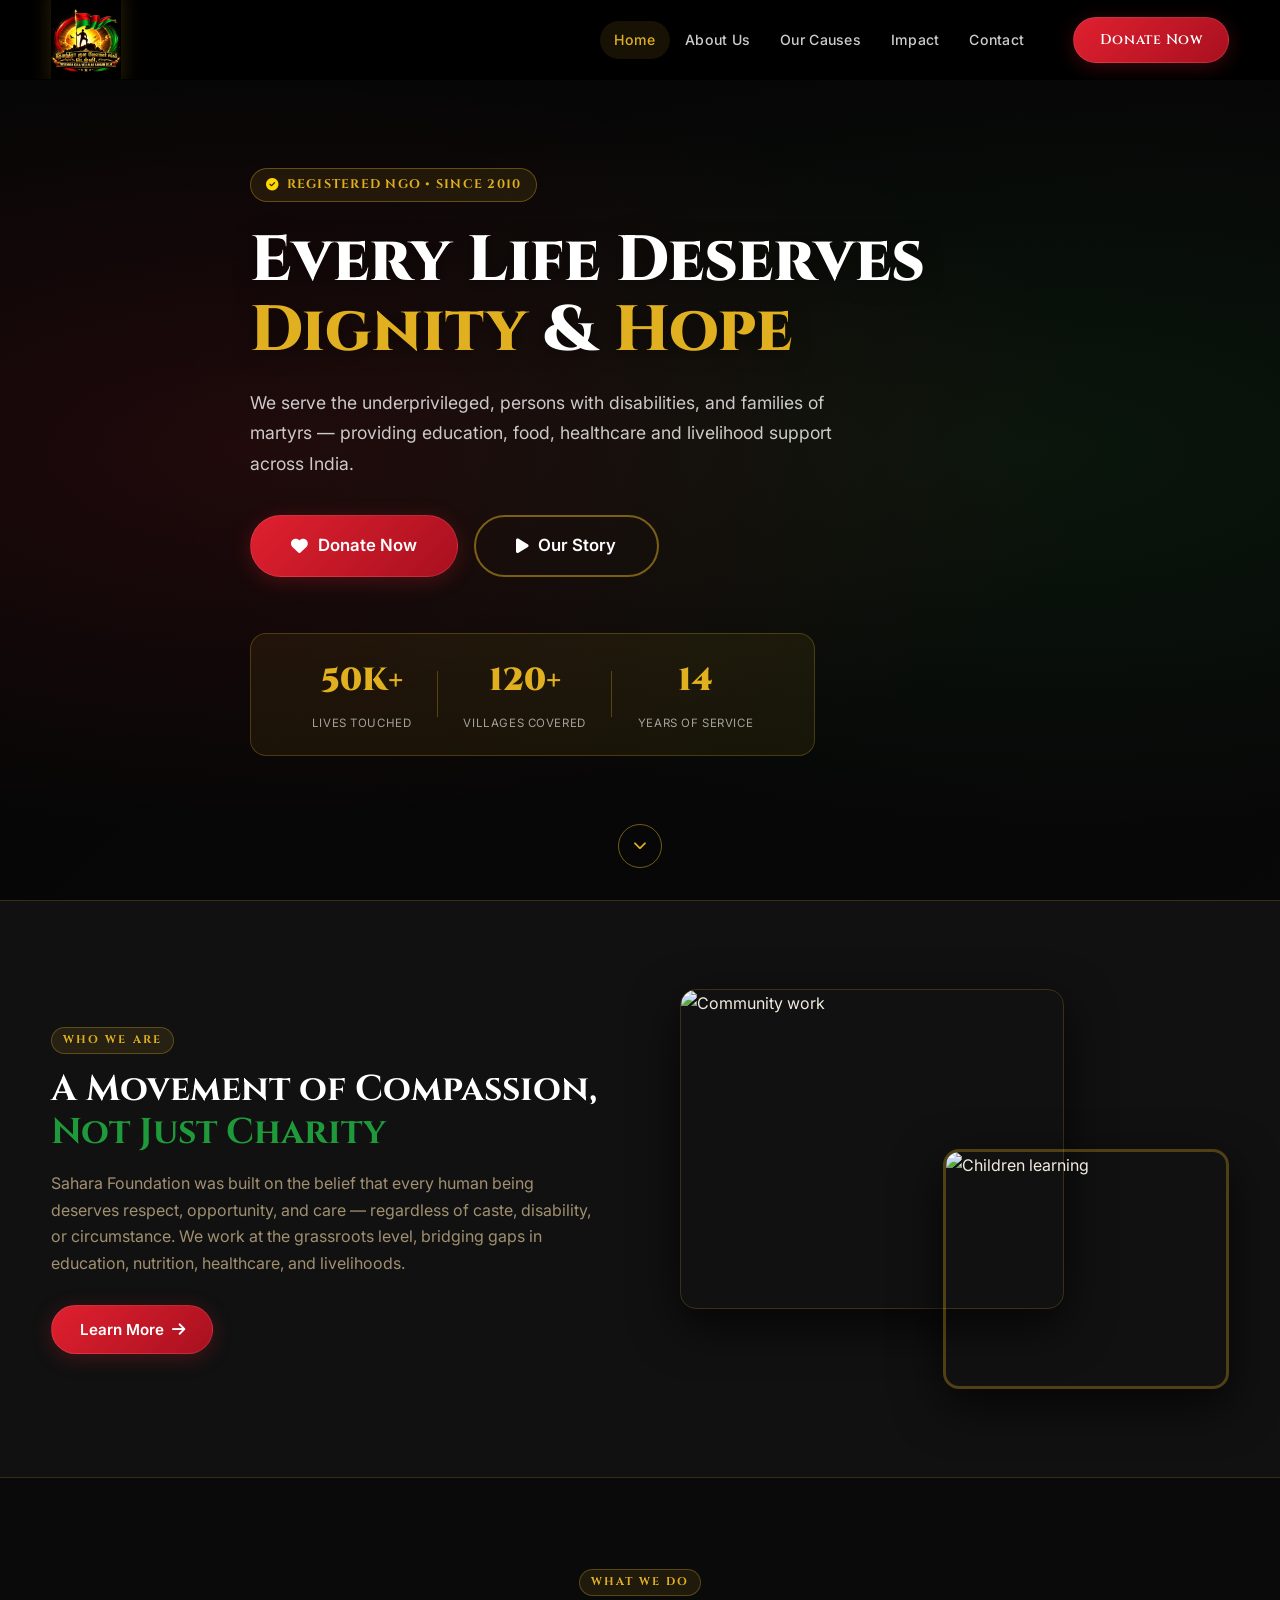
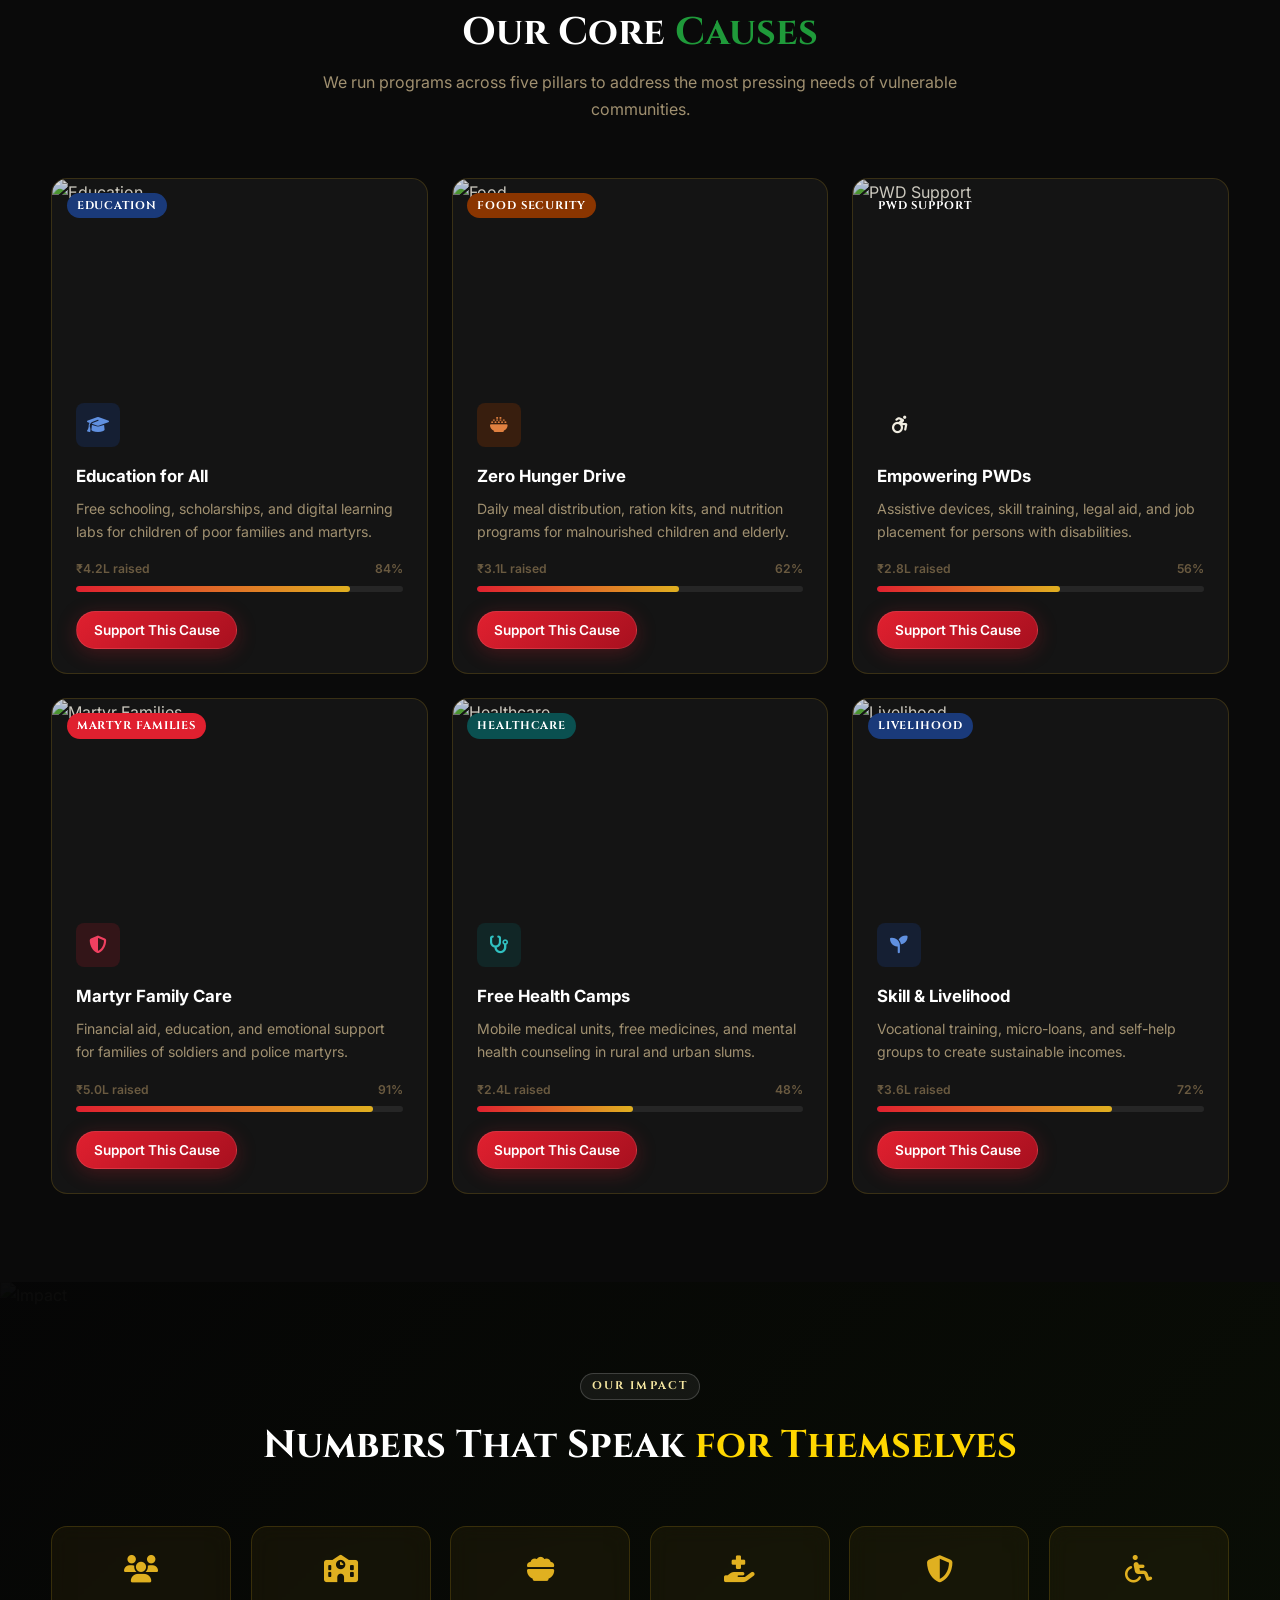
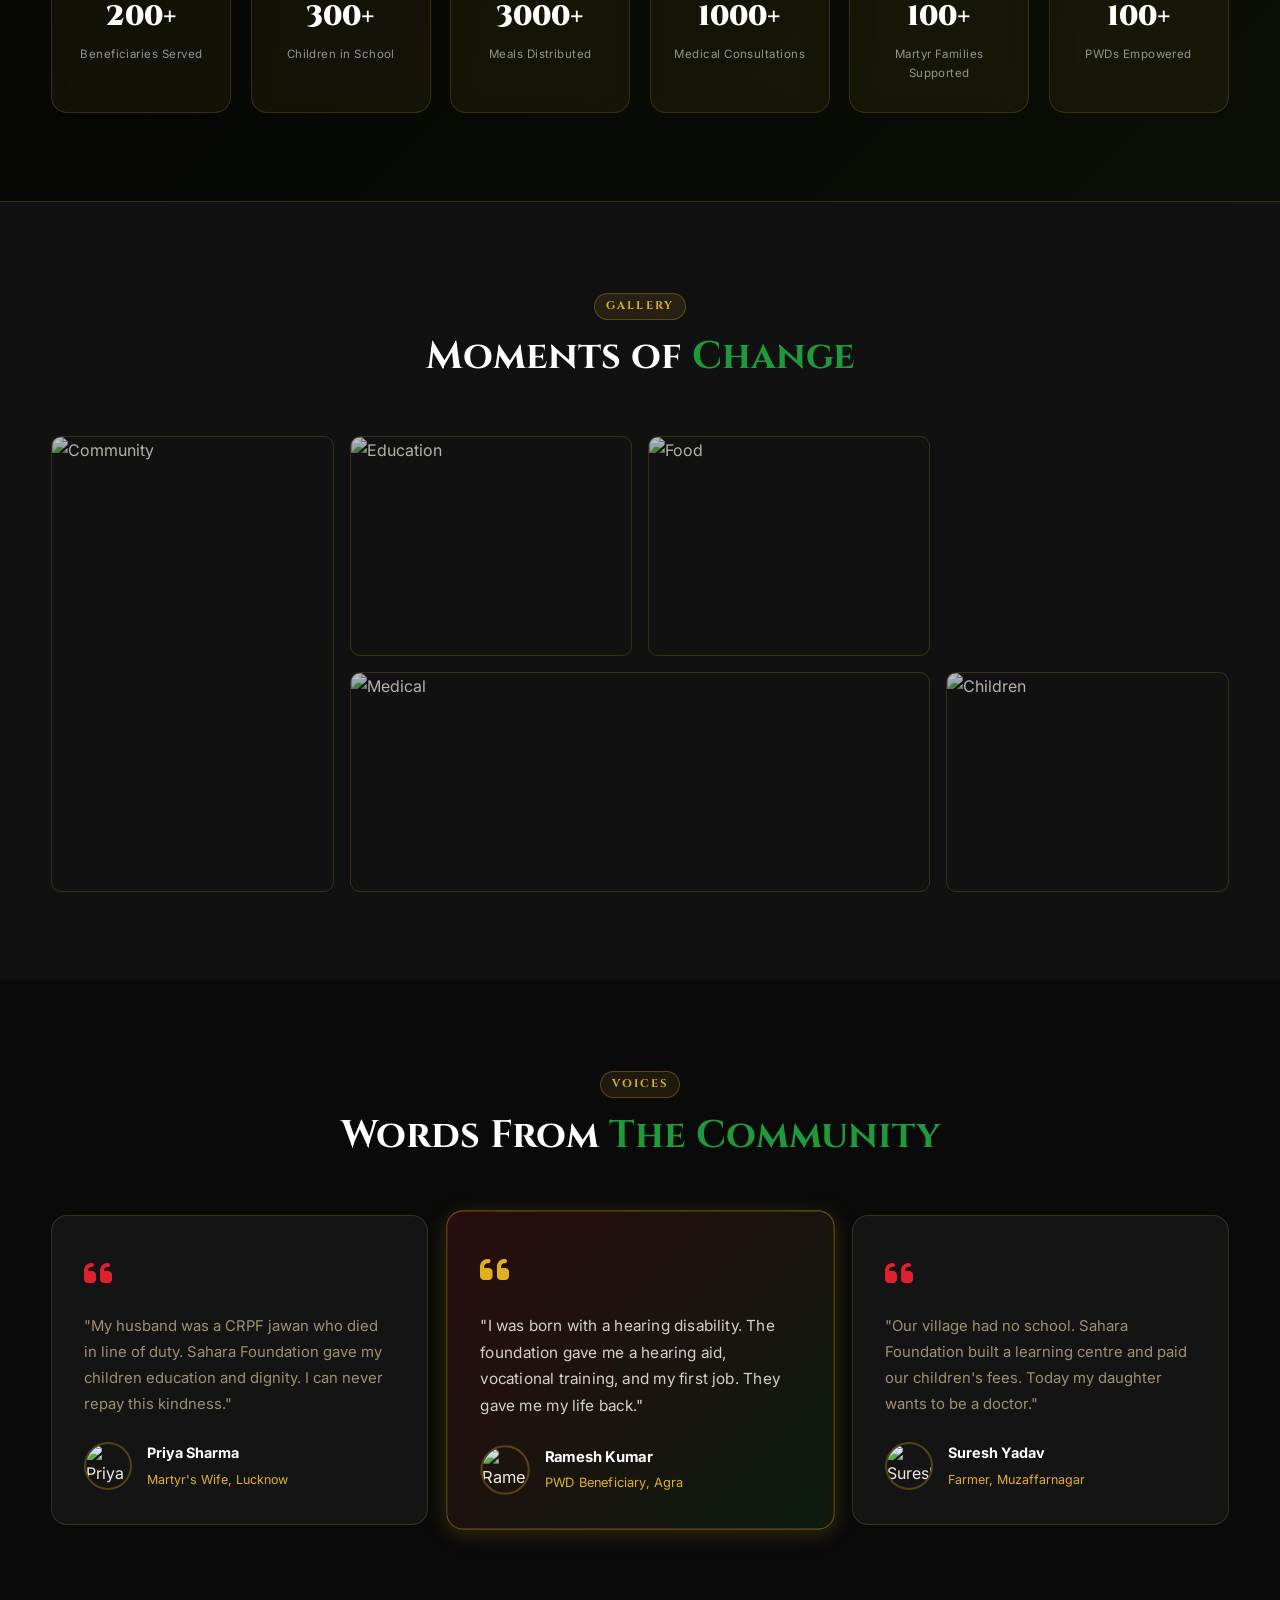
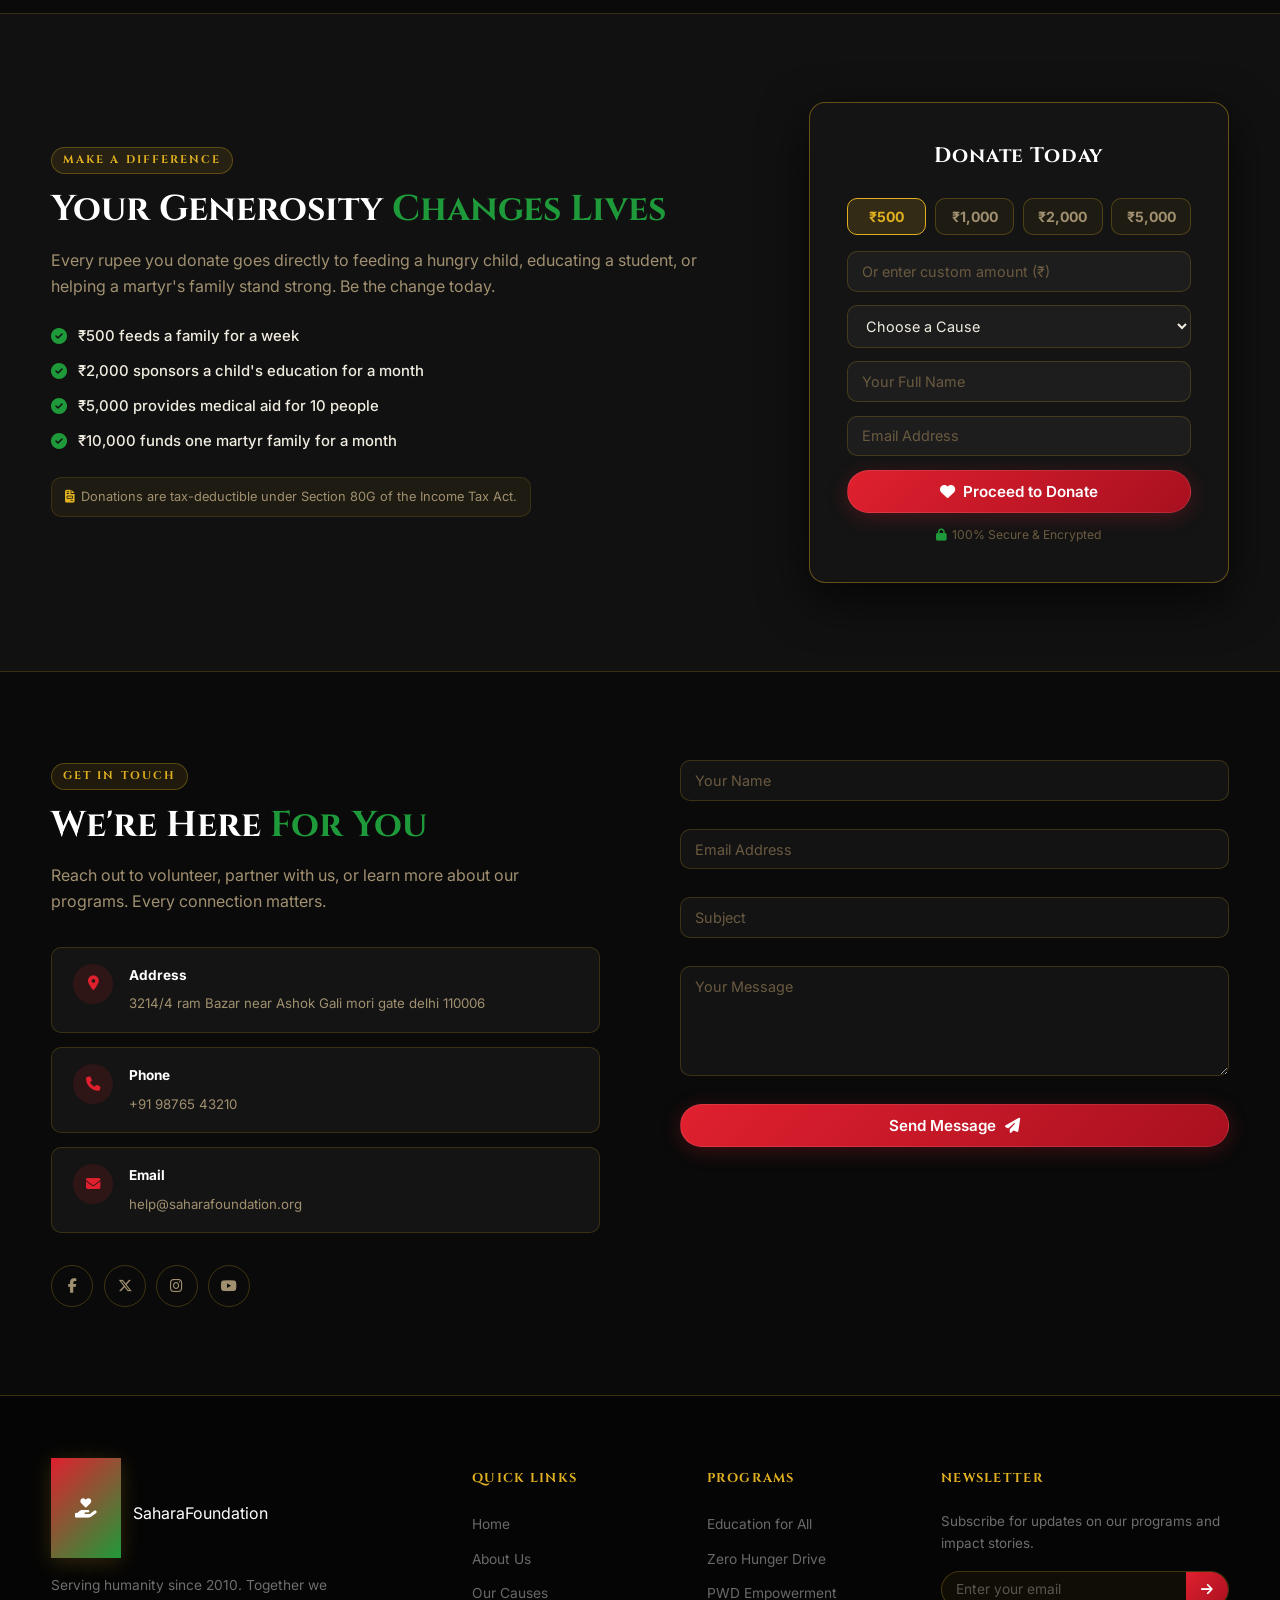
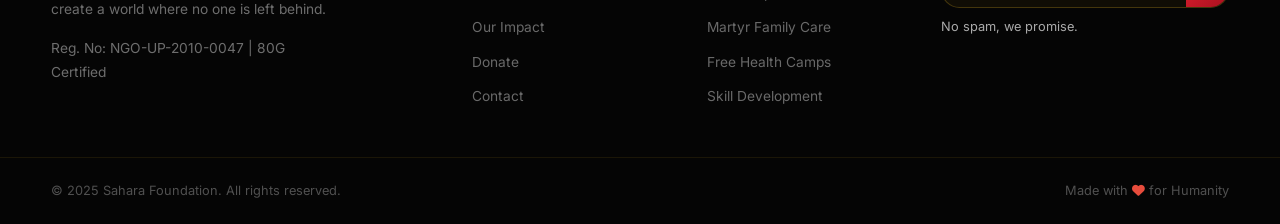
==== commit 99a58946: "changed the address" ====
--- a/index.html
+++ b/index.html
@@ -388,7 +388,7 @@
           <div class="contact-icon"><i class="fa-solid fa-location-dot"></i></div>
           <div>
             <strong>Address</strong>
-            <span>12, Seva Marg, Civil Lines, Shamli, Uttar Pradesh – 247776</span>
+            <span>3214/4 ram Bazar near Ashok Gali  mori gate delhi 110006</span>
           </div>
         </div>
         <div class="contact-card">
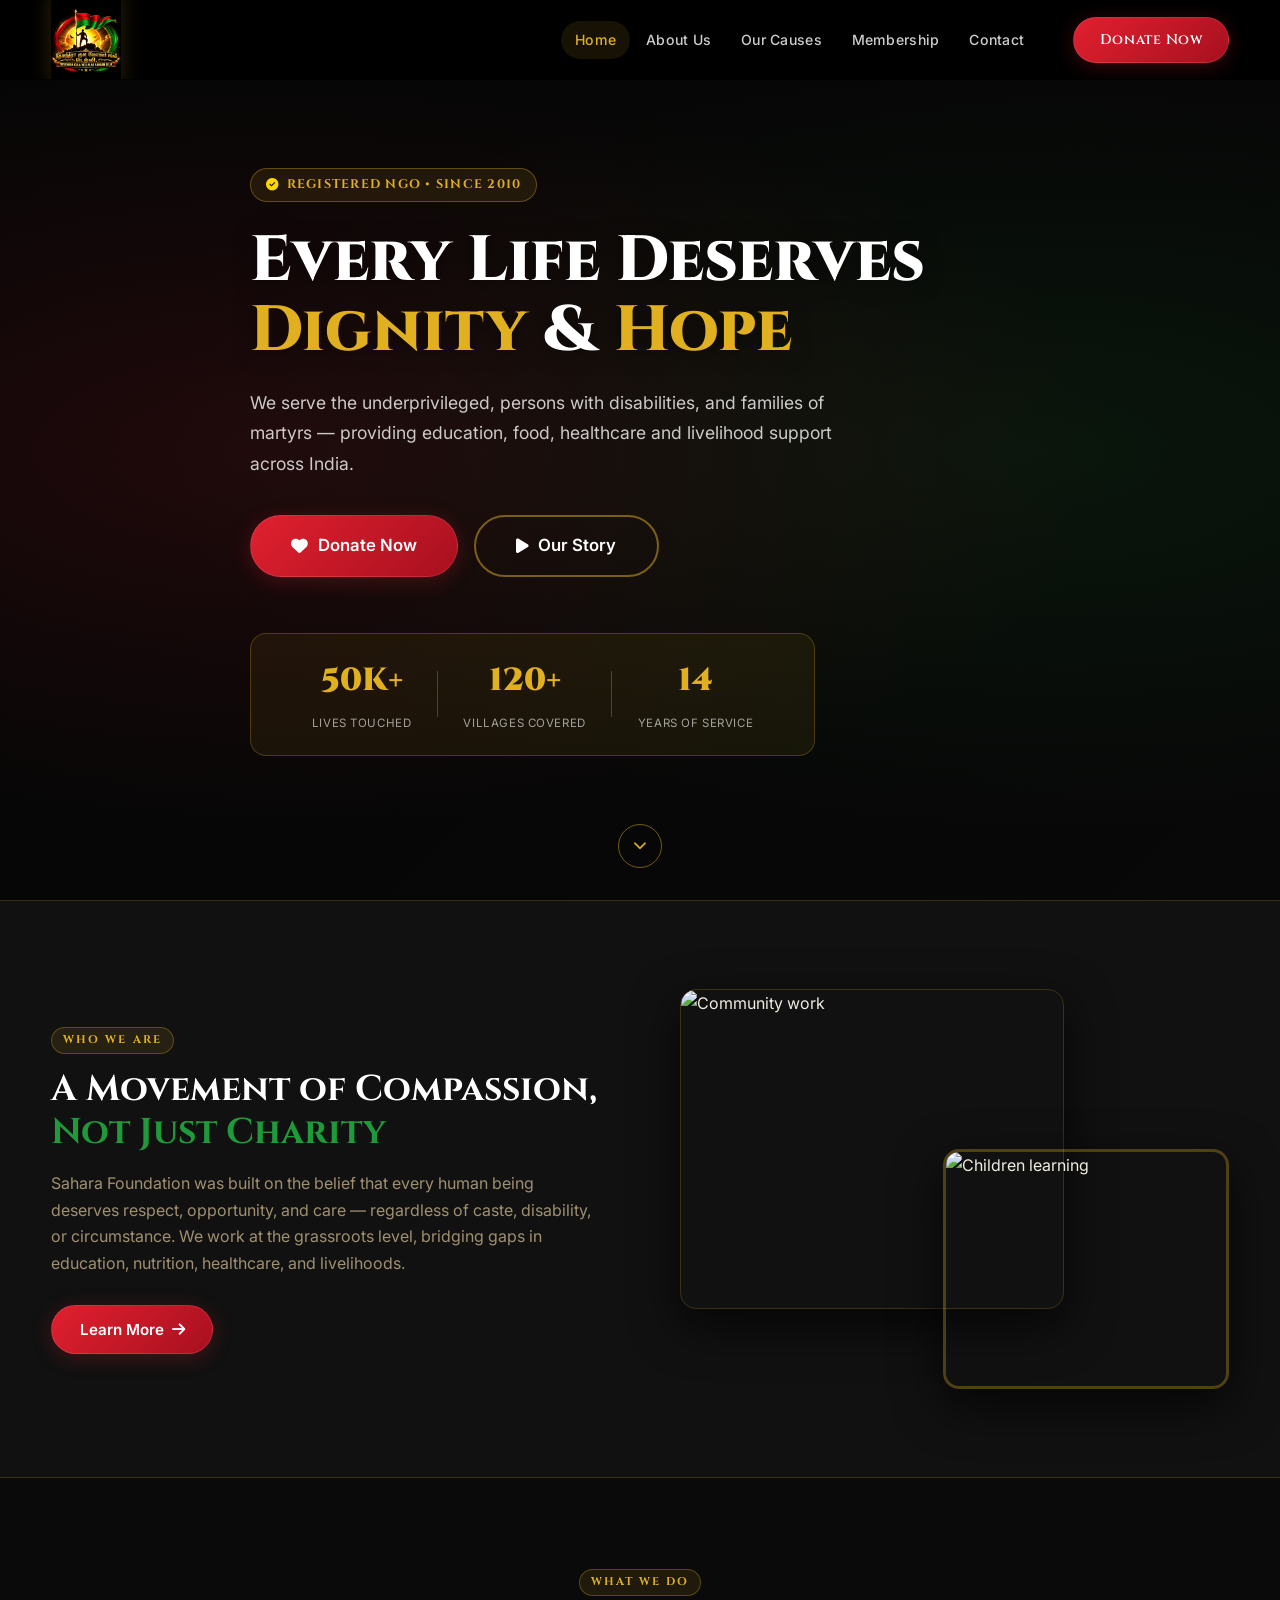
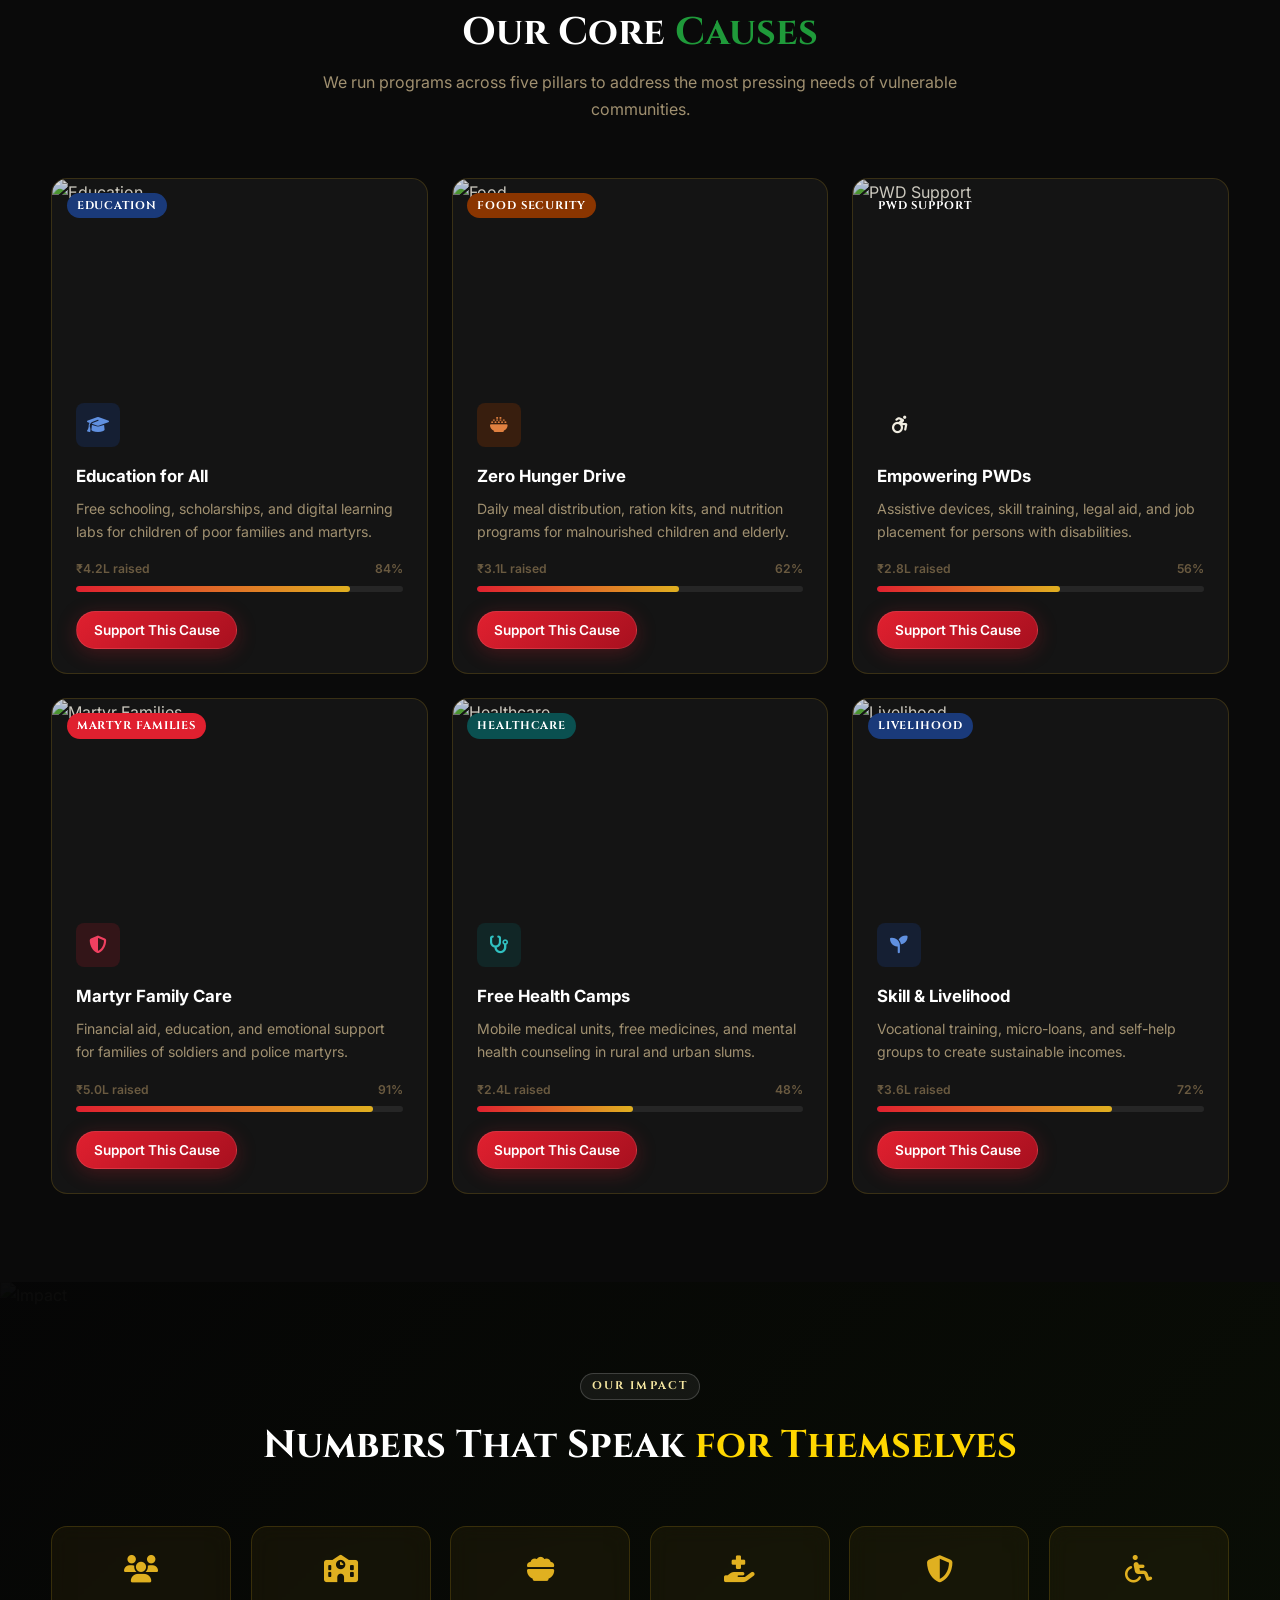
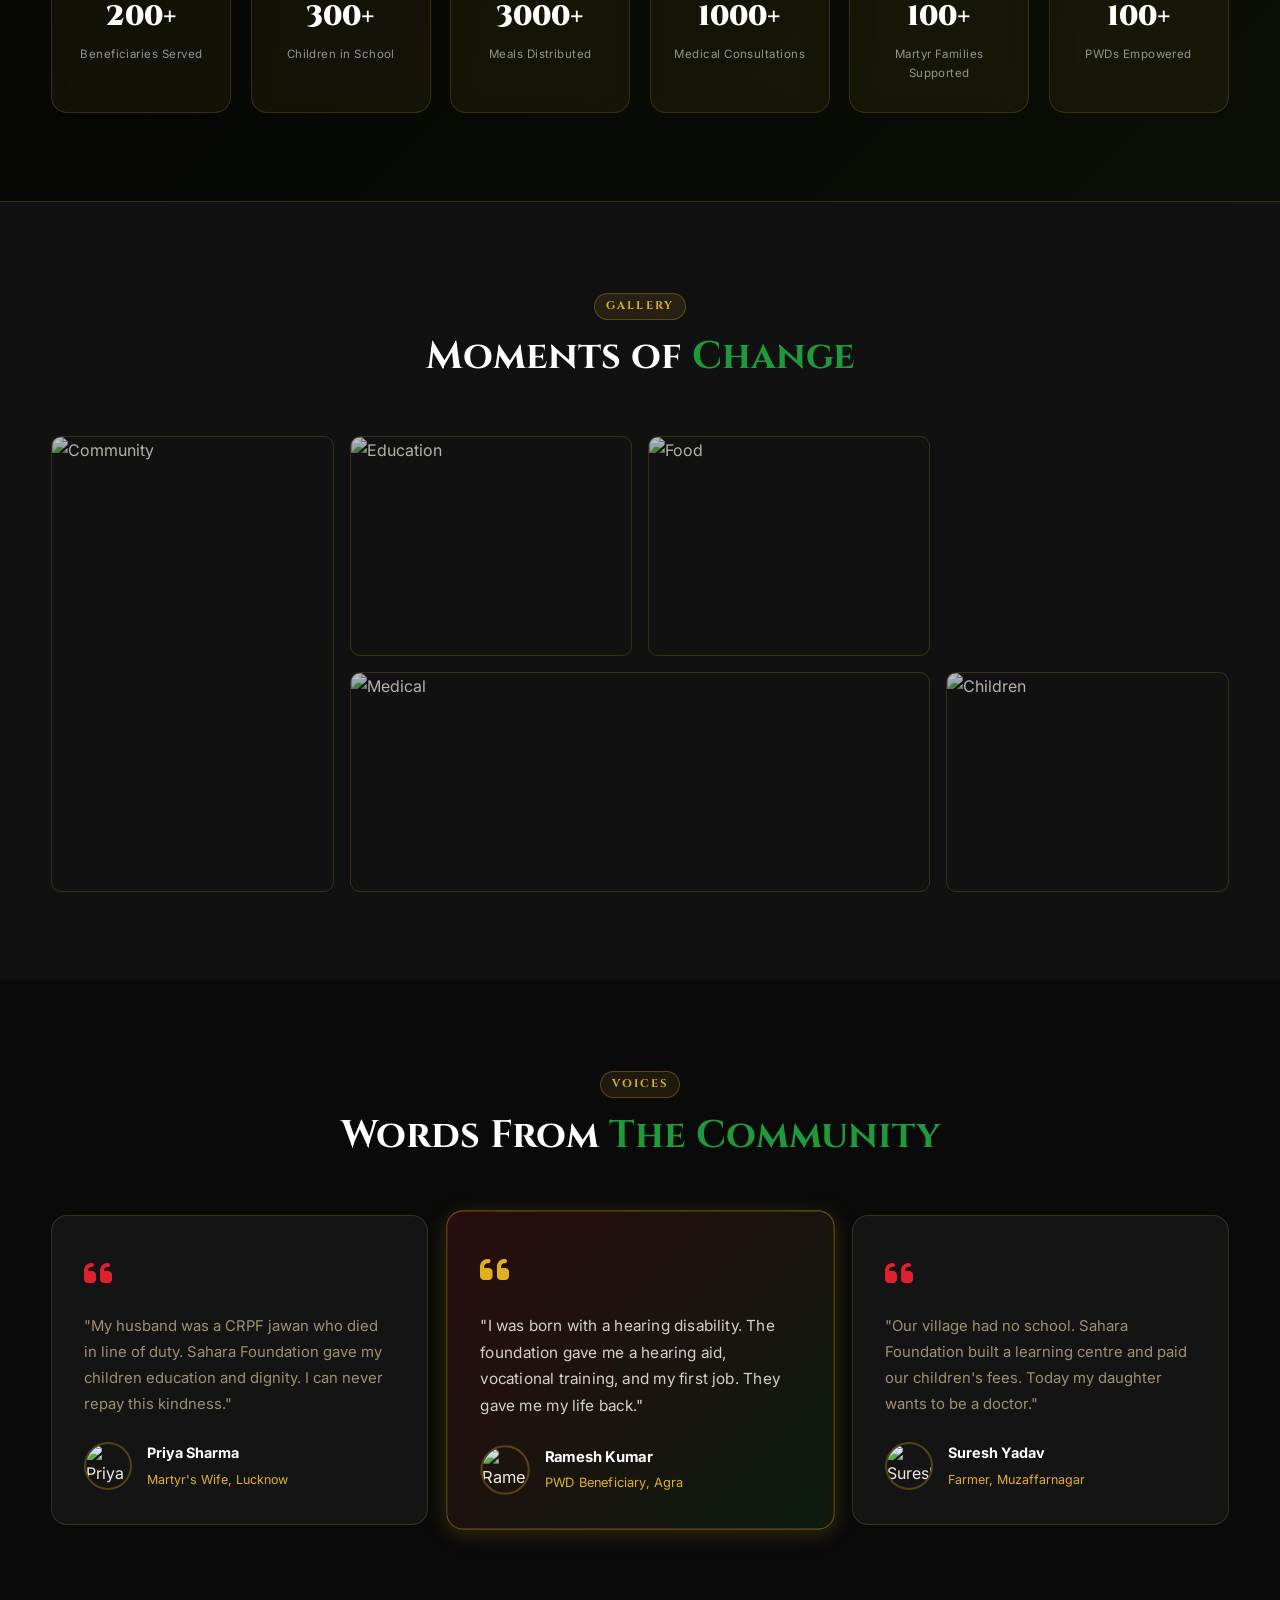
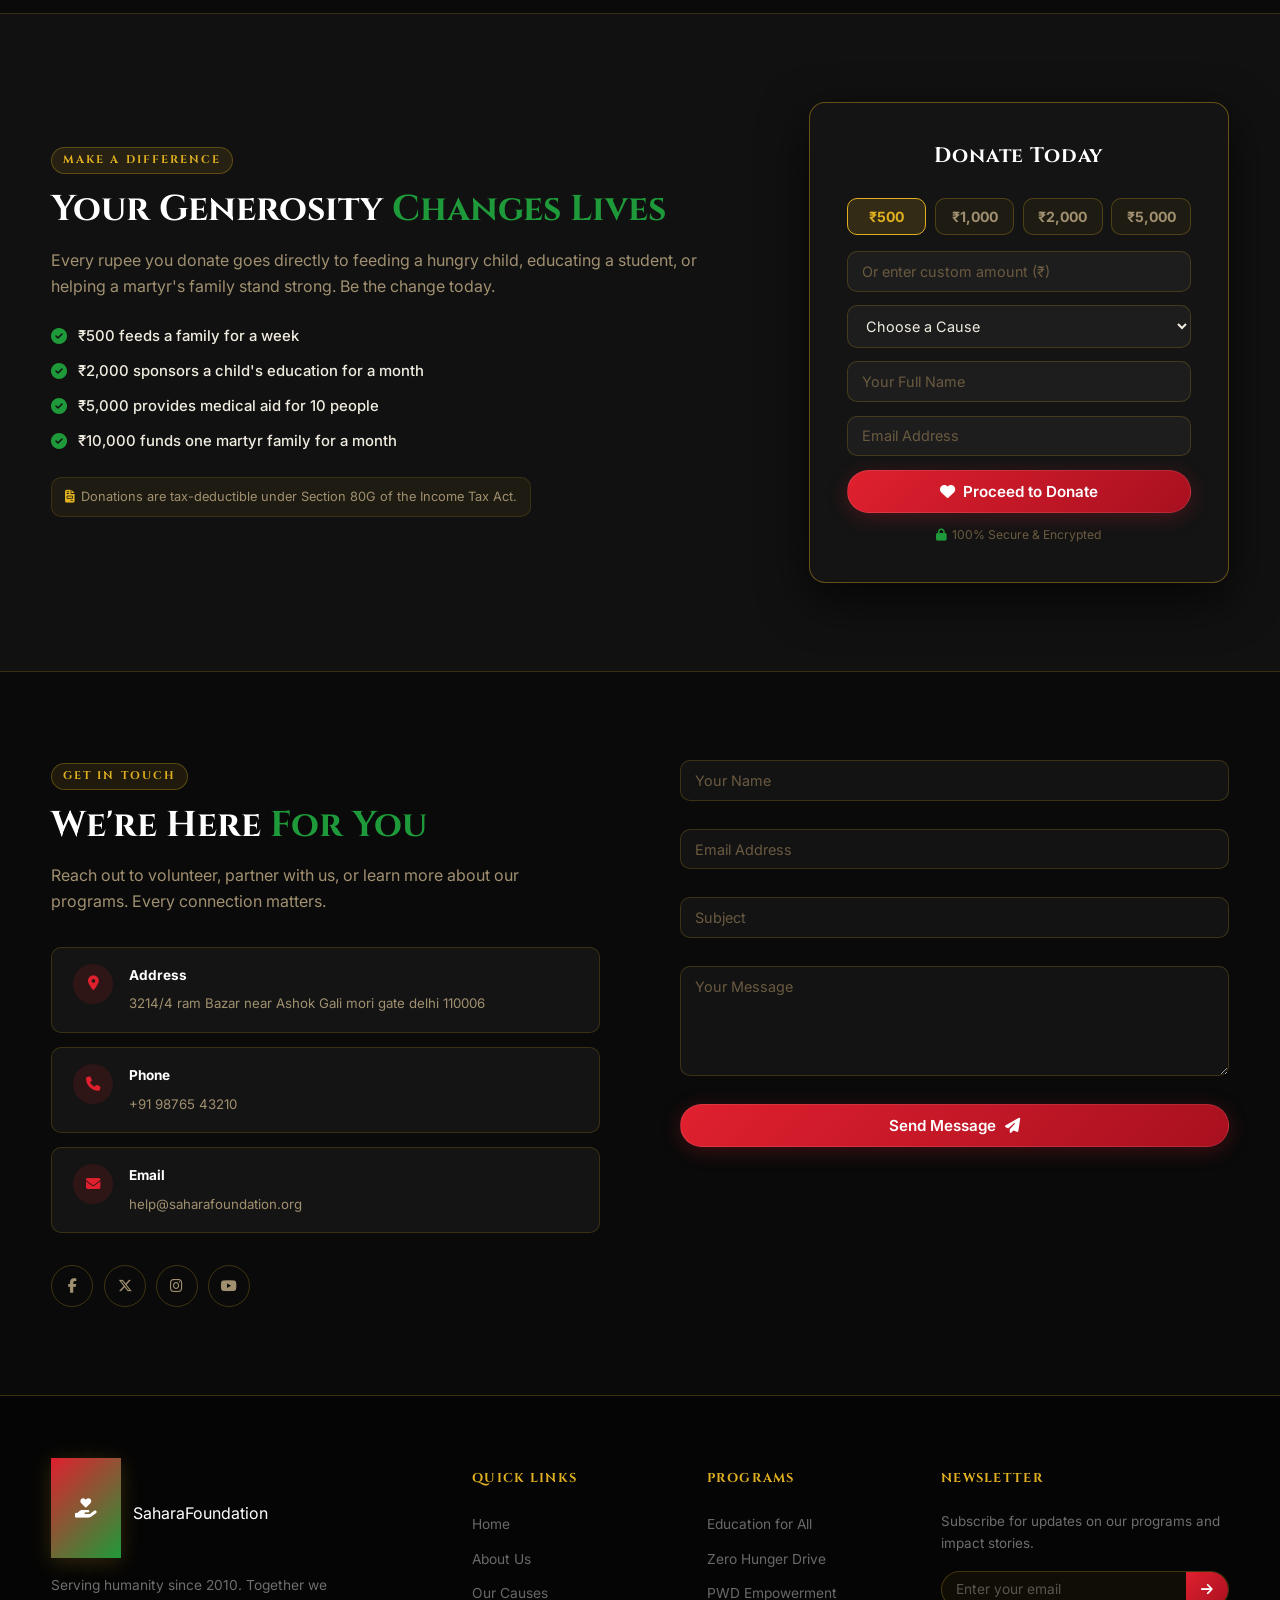
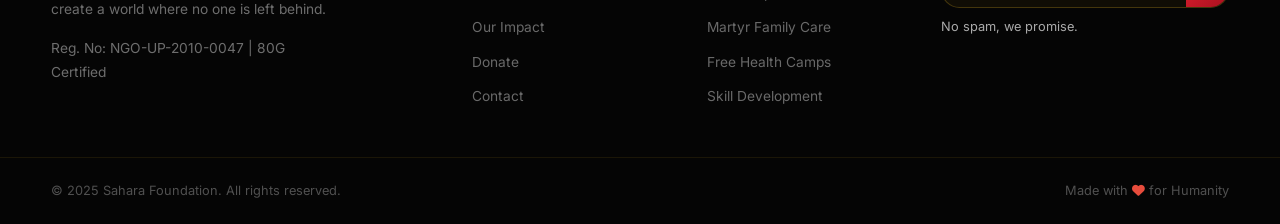
==== commit f11ed432: "created the regisration form" ====
--- a/index.html
+++ b/index.html
@@ -20,7 +20,8 @@
       <a href="index.html" class="active">Home</a>
       <a href="about.html">About Us</a>
       <a href="#causes">Our Causes</a>
-      <a href="#impact">Impact</a>
+      <!-- <a href="#impact">Impact</a> -->
+      <a href="membership.php">Membership</a>
       <a href="#contact">Contact</a>
     </nav>
     <a href="#donate" class="btn btn-primary nav-donate">Donate Now</a>
@@ -36,6 +37,7 @@
   <a href="about.html">About Us</a>
   <a href="#causes">Our Causes</a>
   <a href="#impact">Impact</a>
+  <a href="membership.php">Membership</a>
   <a href="#contact">Contact</a>
   <a href="#donate" class="btn btn-primary" style="margin-top:1rem;">Donate Now</a>
 </div>
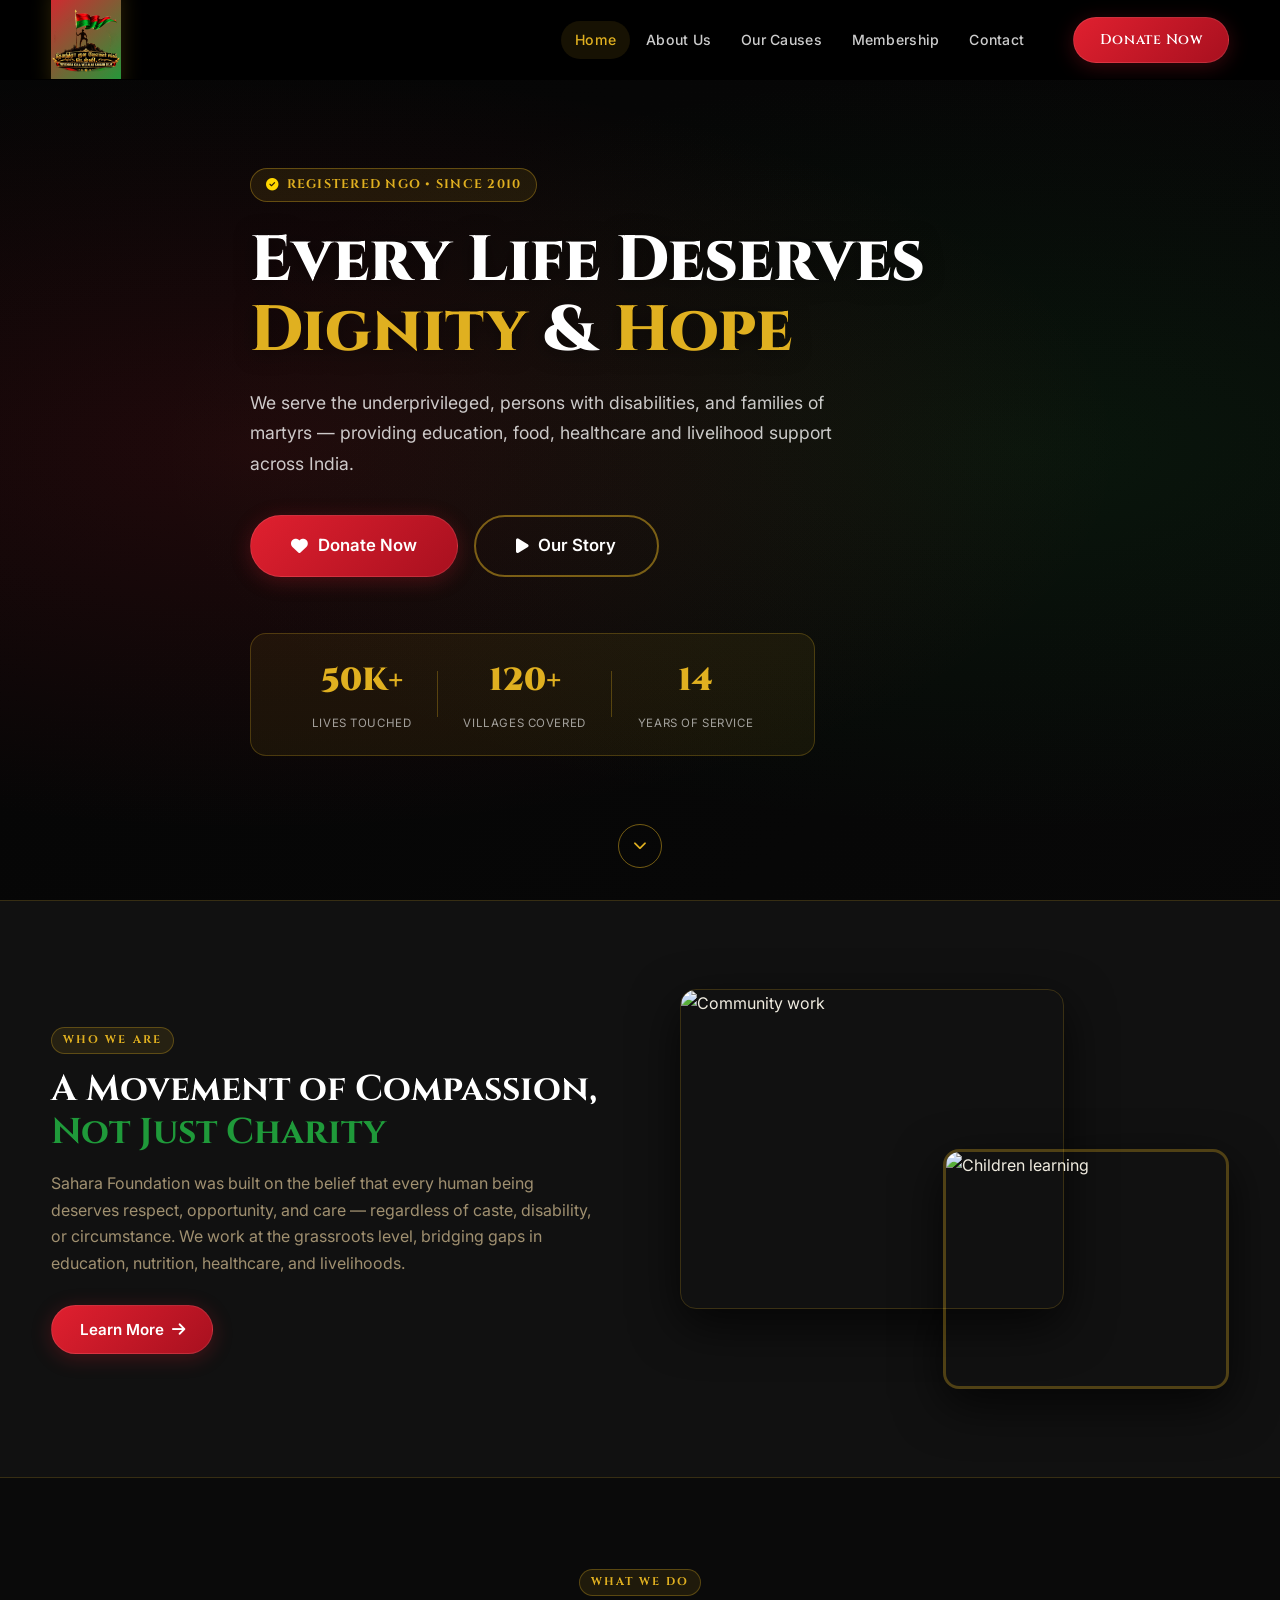
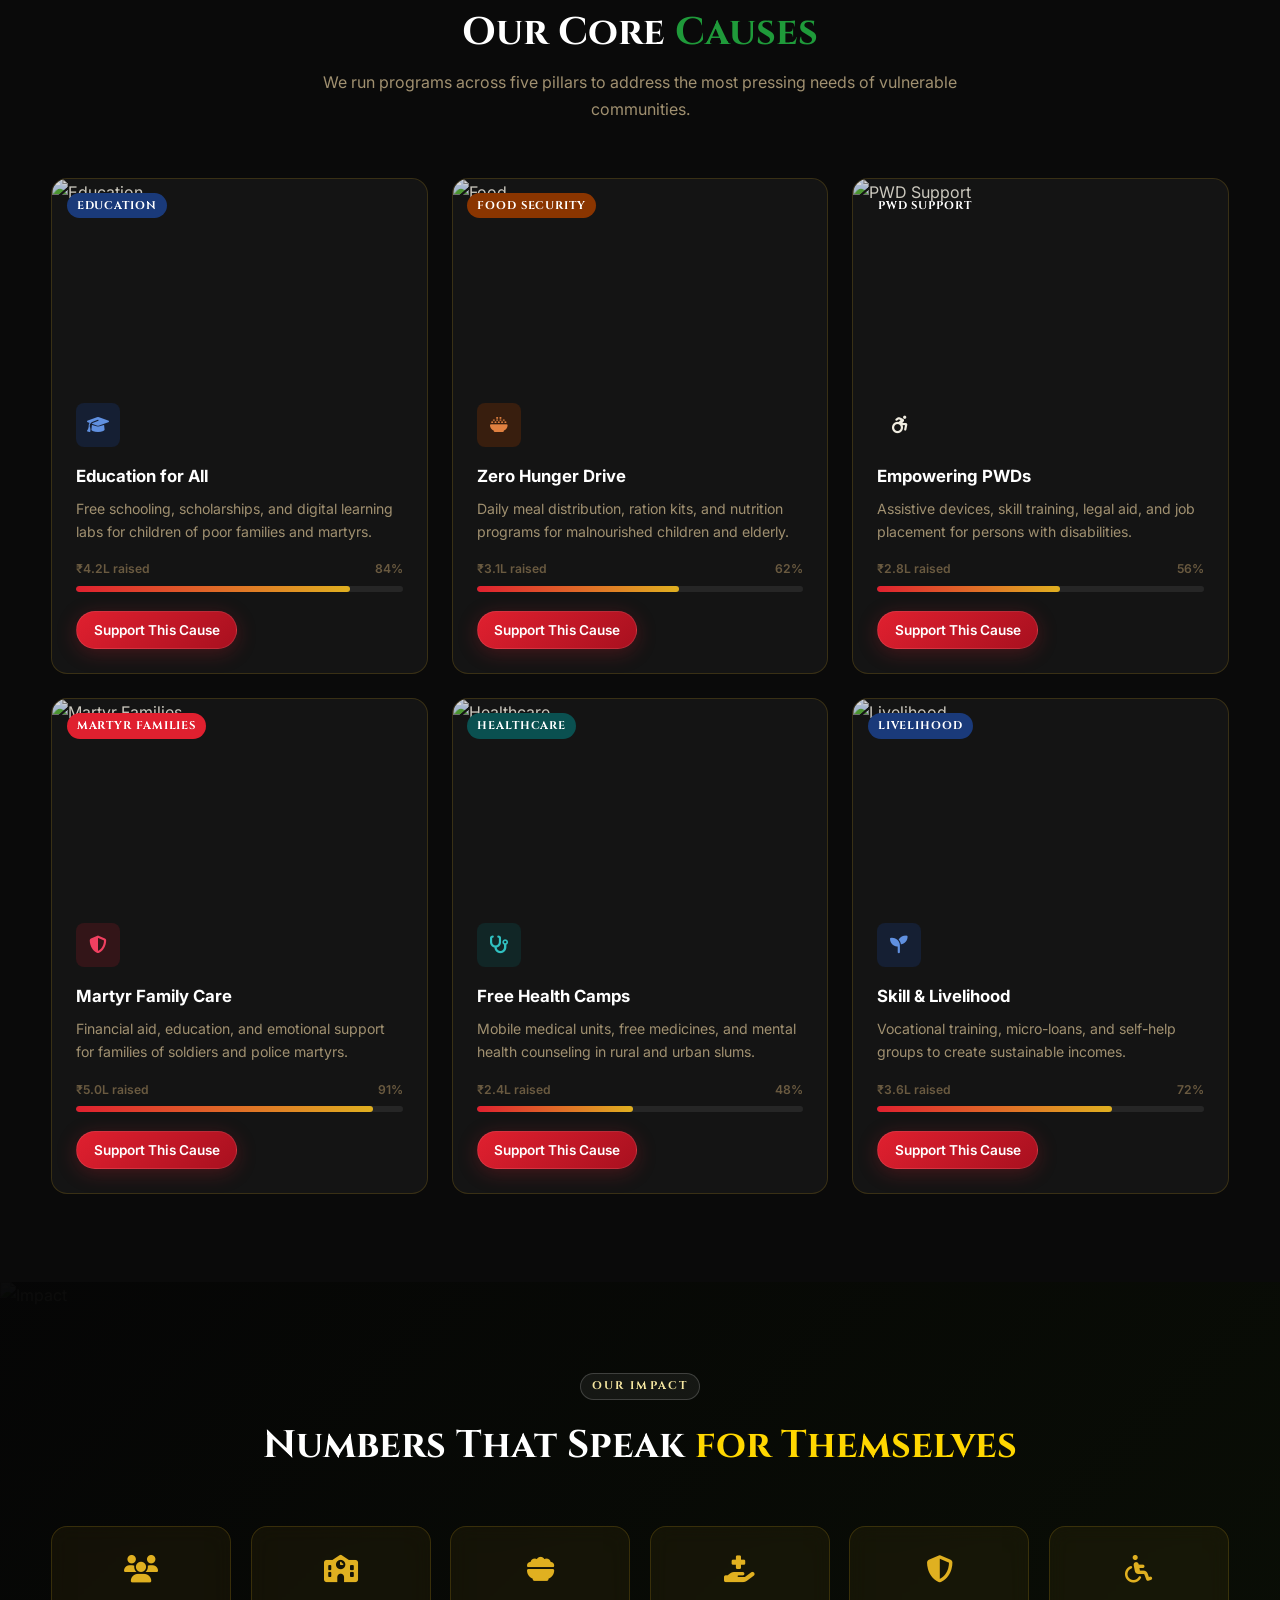
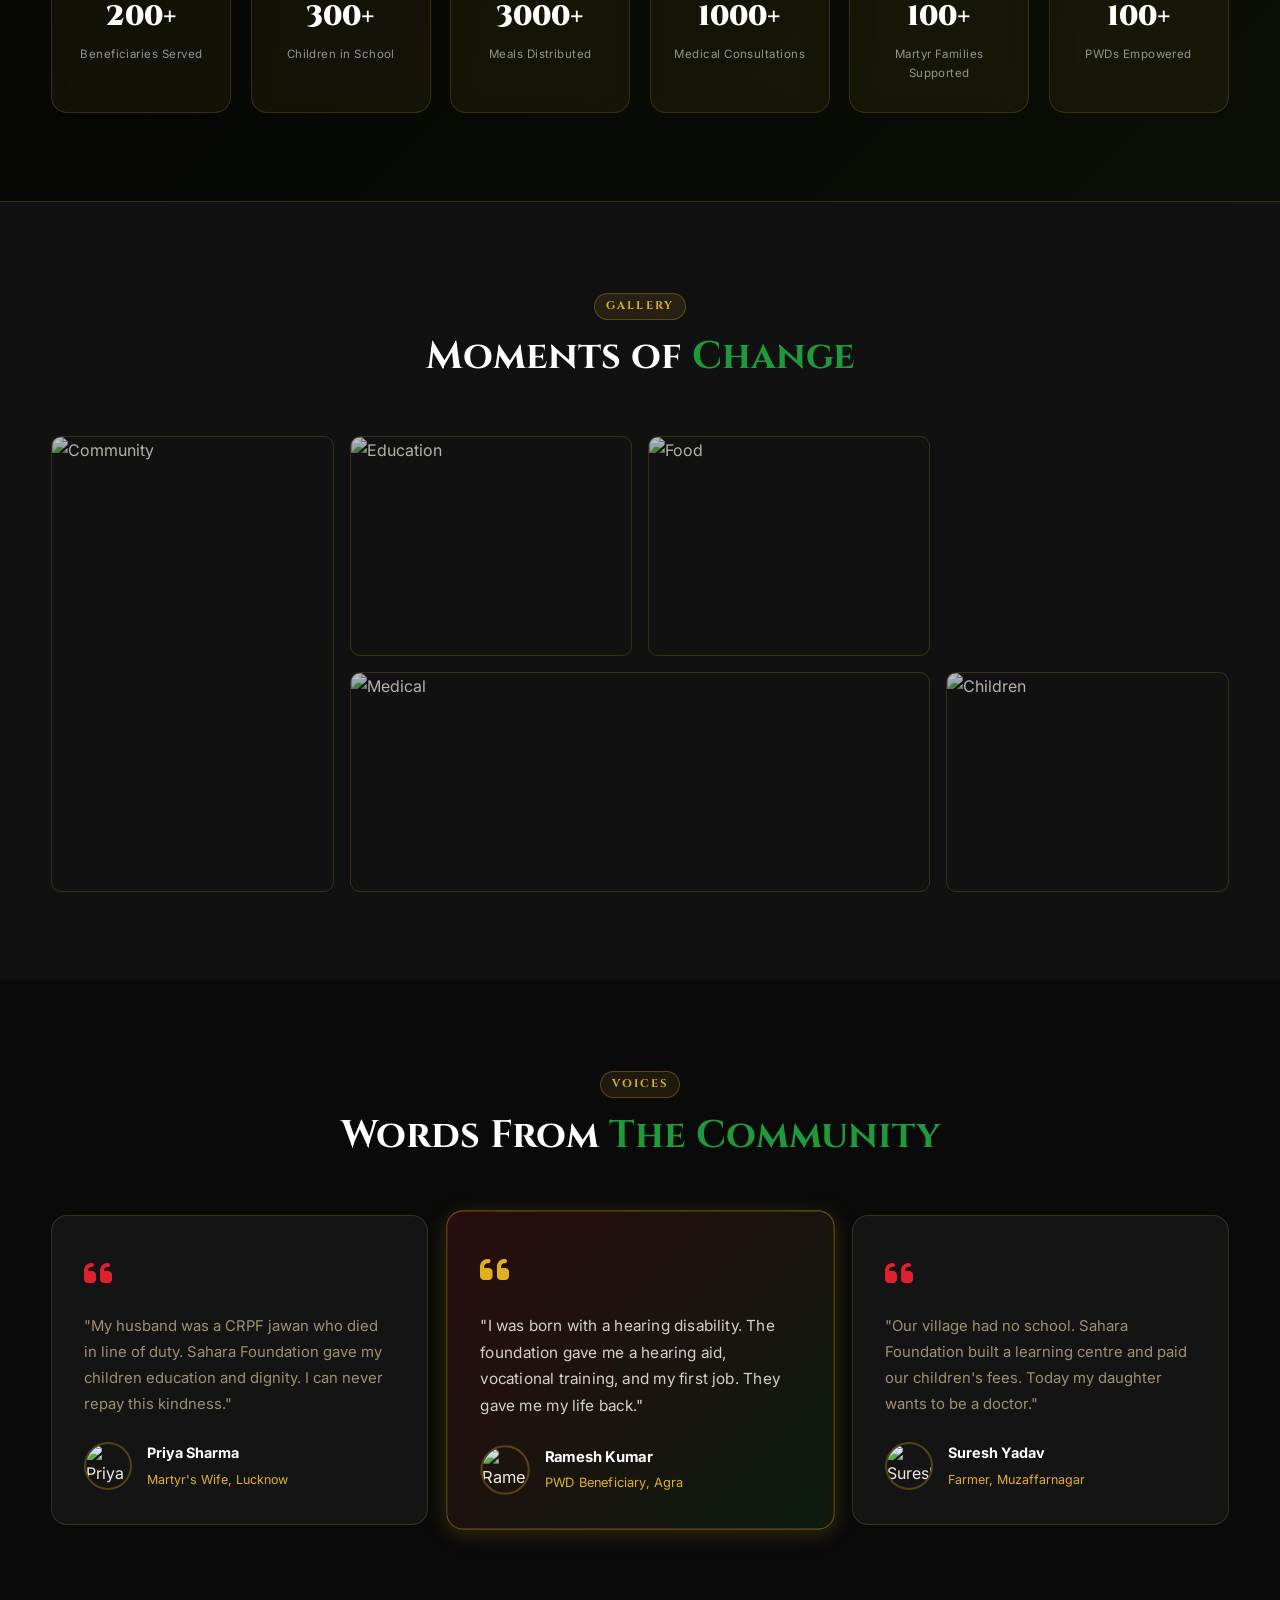
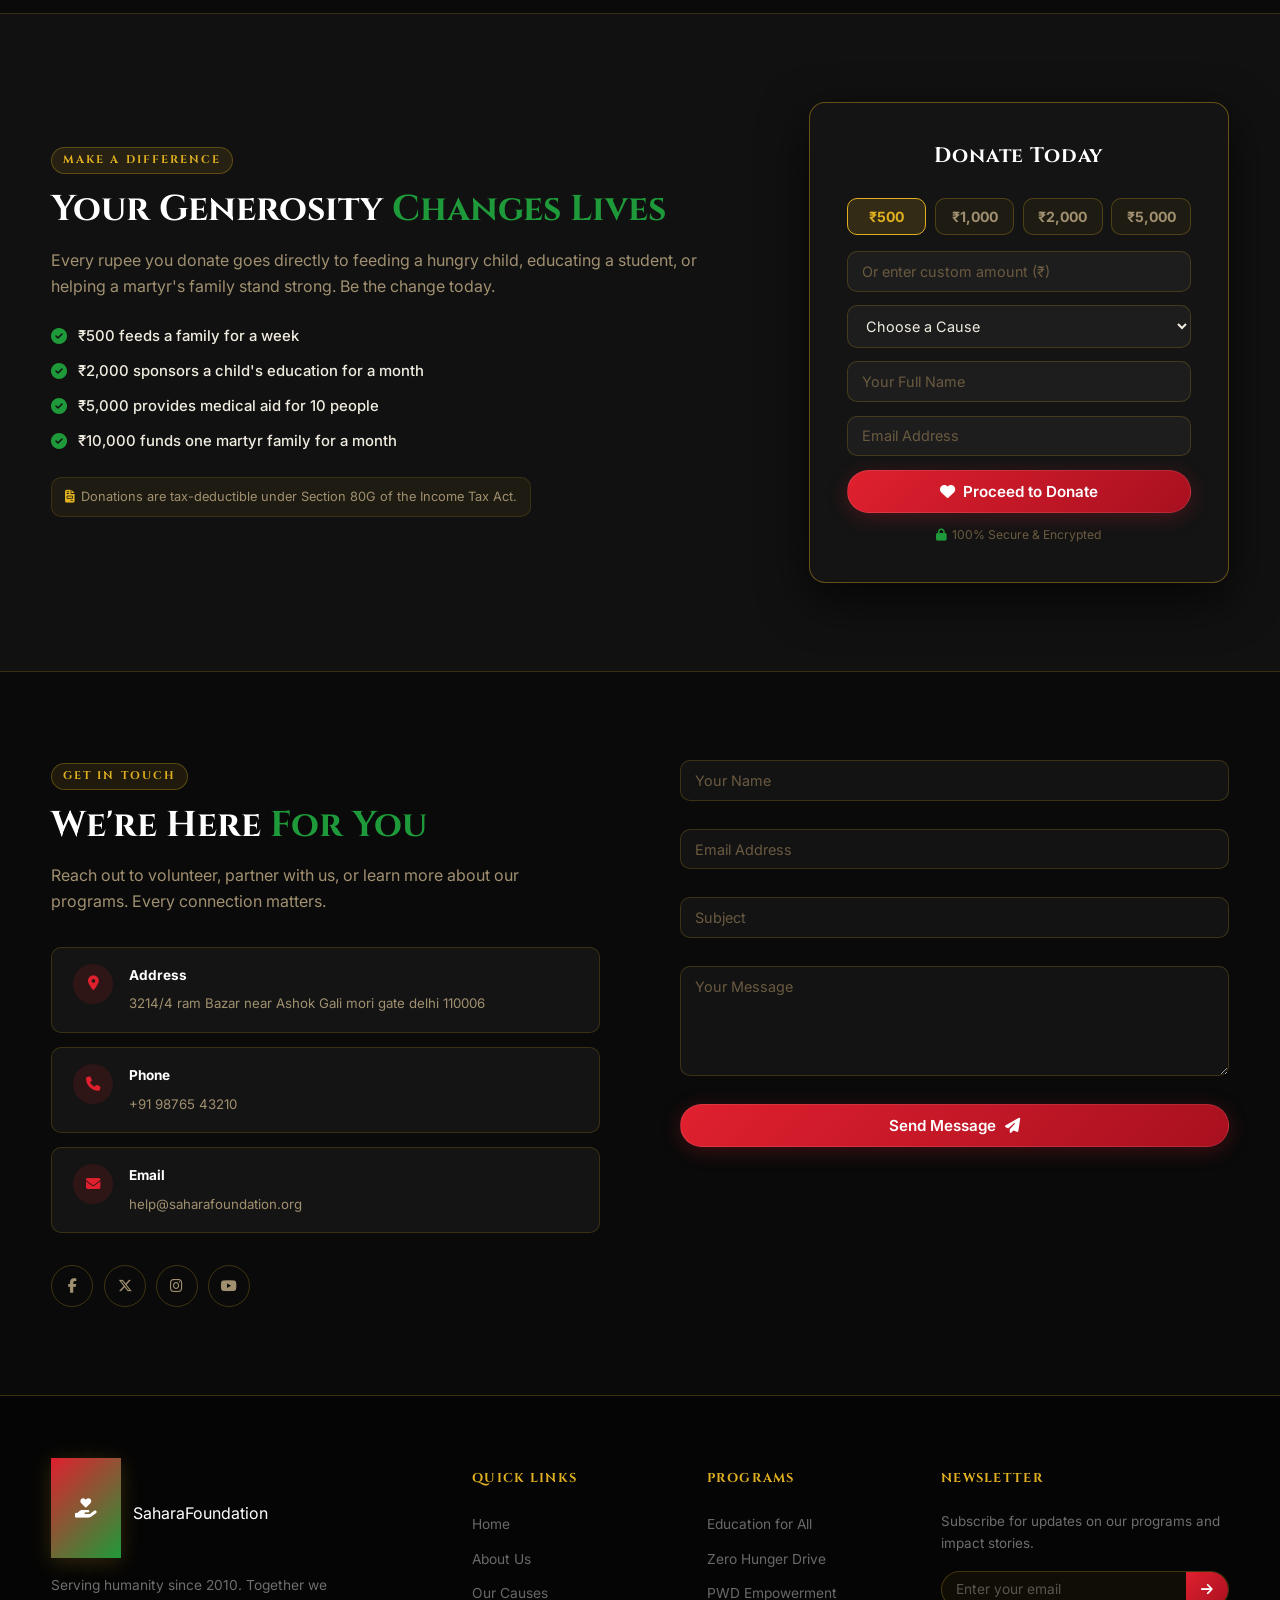
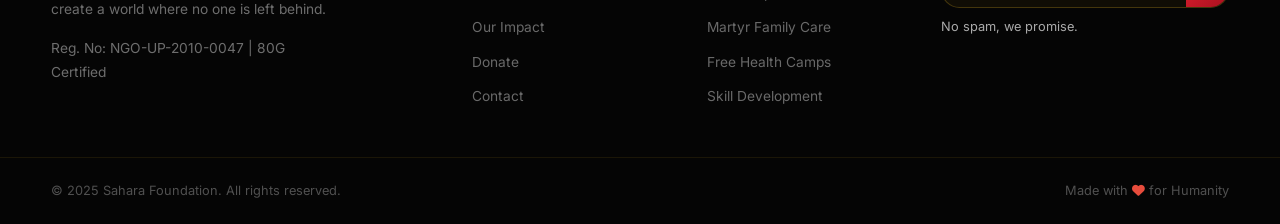
==== commit 6db764a9: "changed the logo" ====
--- a/index.html
+++ b/index.html
@@ -14,7 +14,7 @@
 <header class="navbar" id="navbar">
   <div class="container nav-inner">
     <a href="index.html" class="logo">
-      <img src="logo.jpeg" alt="" class="logo-icon" />
+      <img src="logo.png" alt="" class="logo-icon" />
     </a>
     <nav class="nav-links" id="navLinks">
       <a href="index.html" class="active">Home</a>
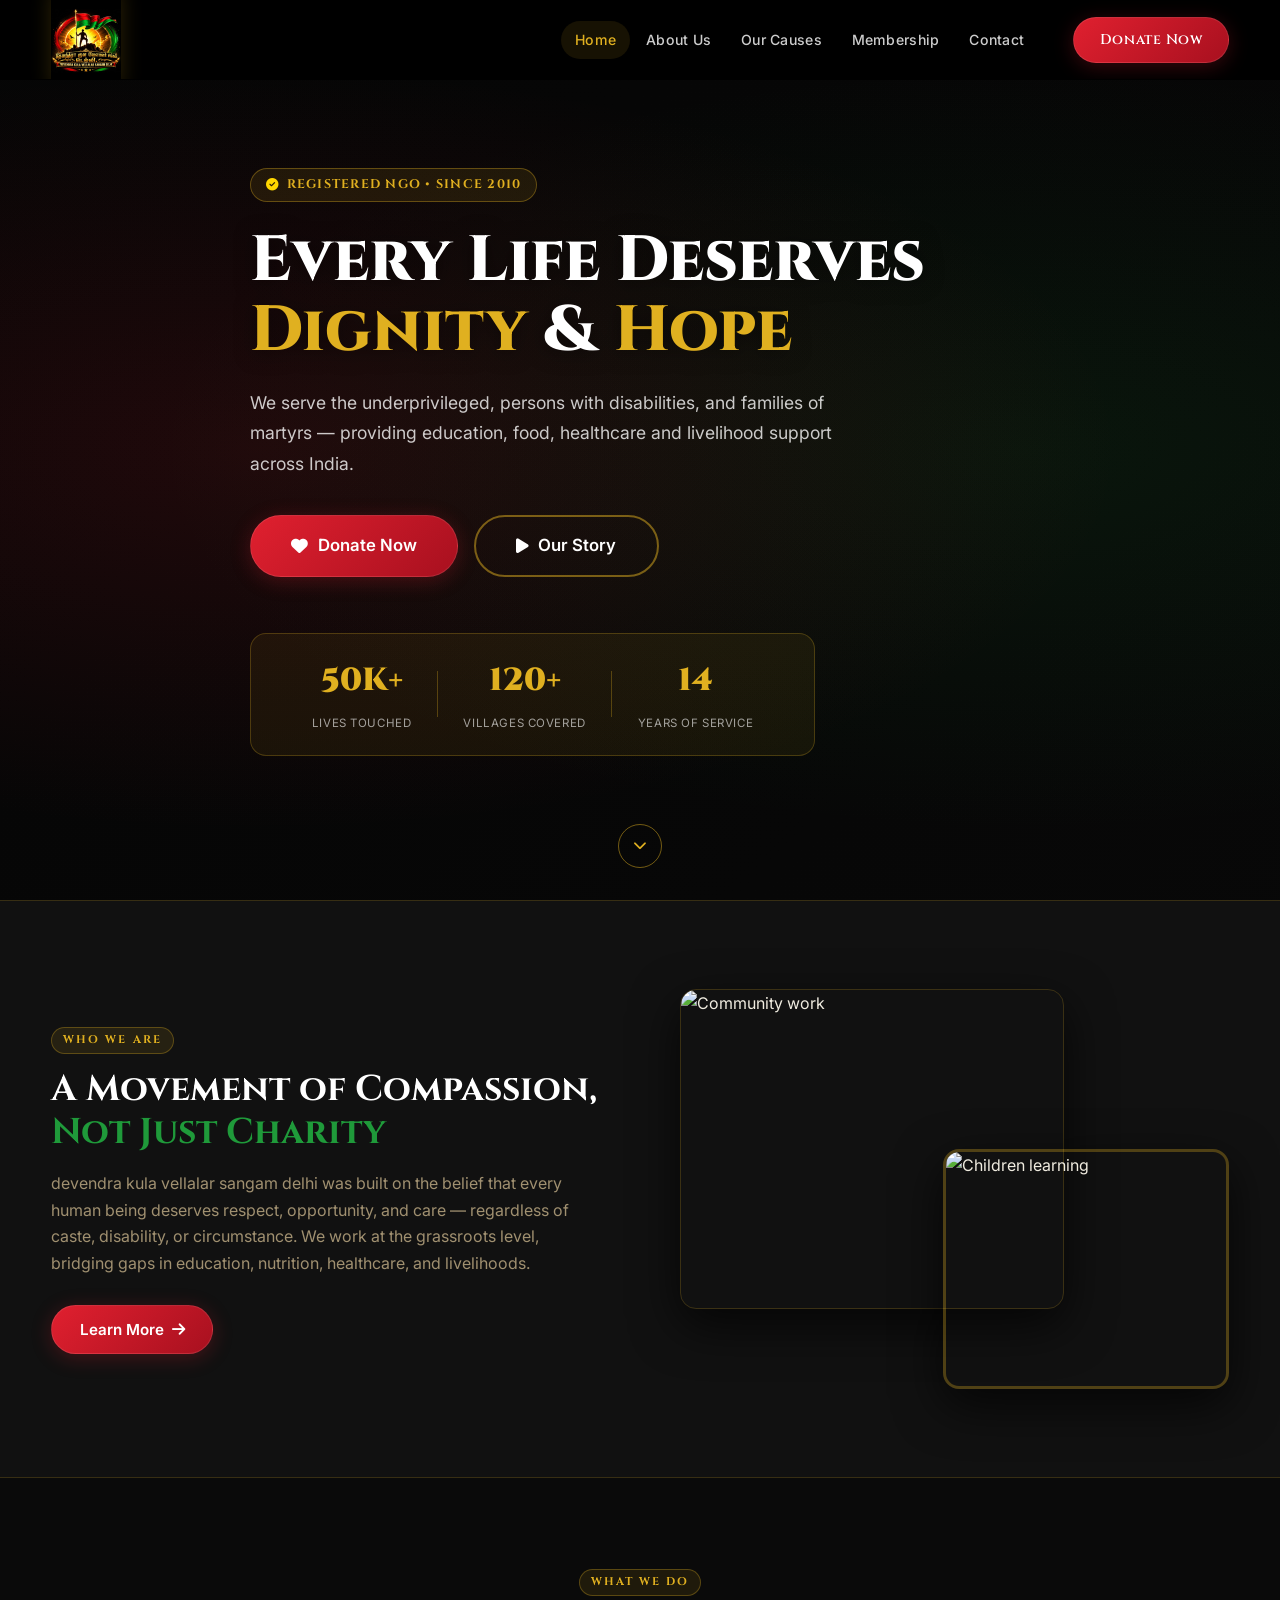
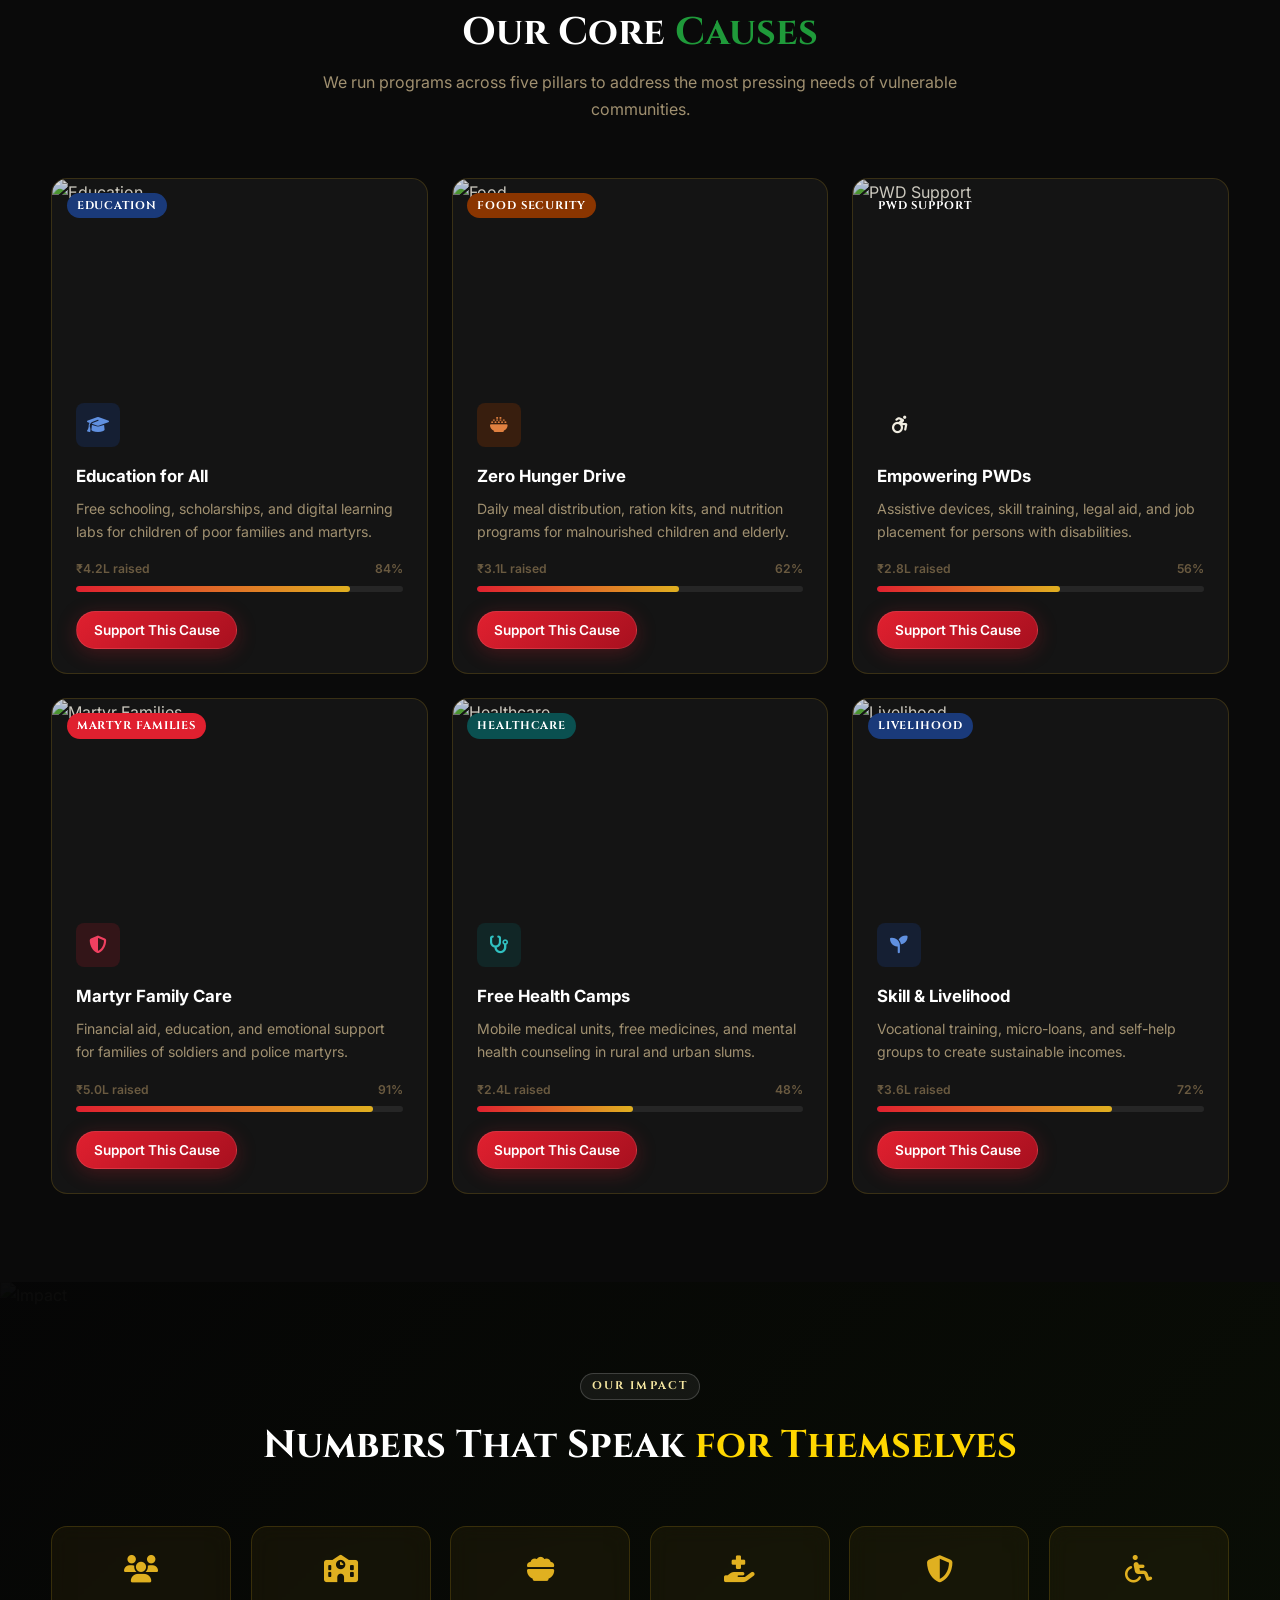
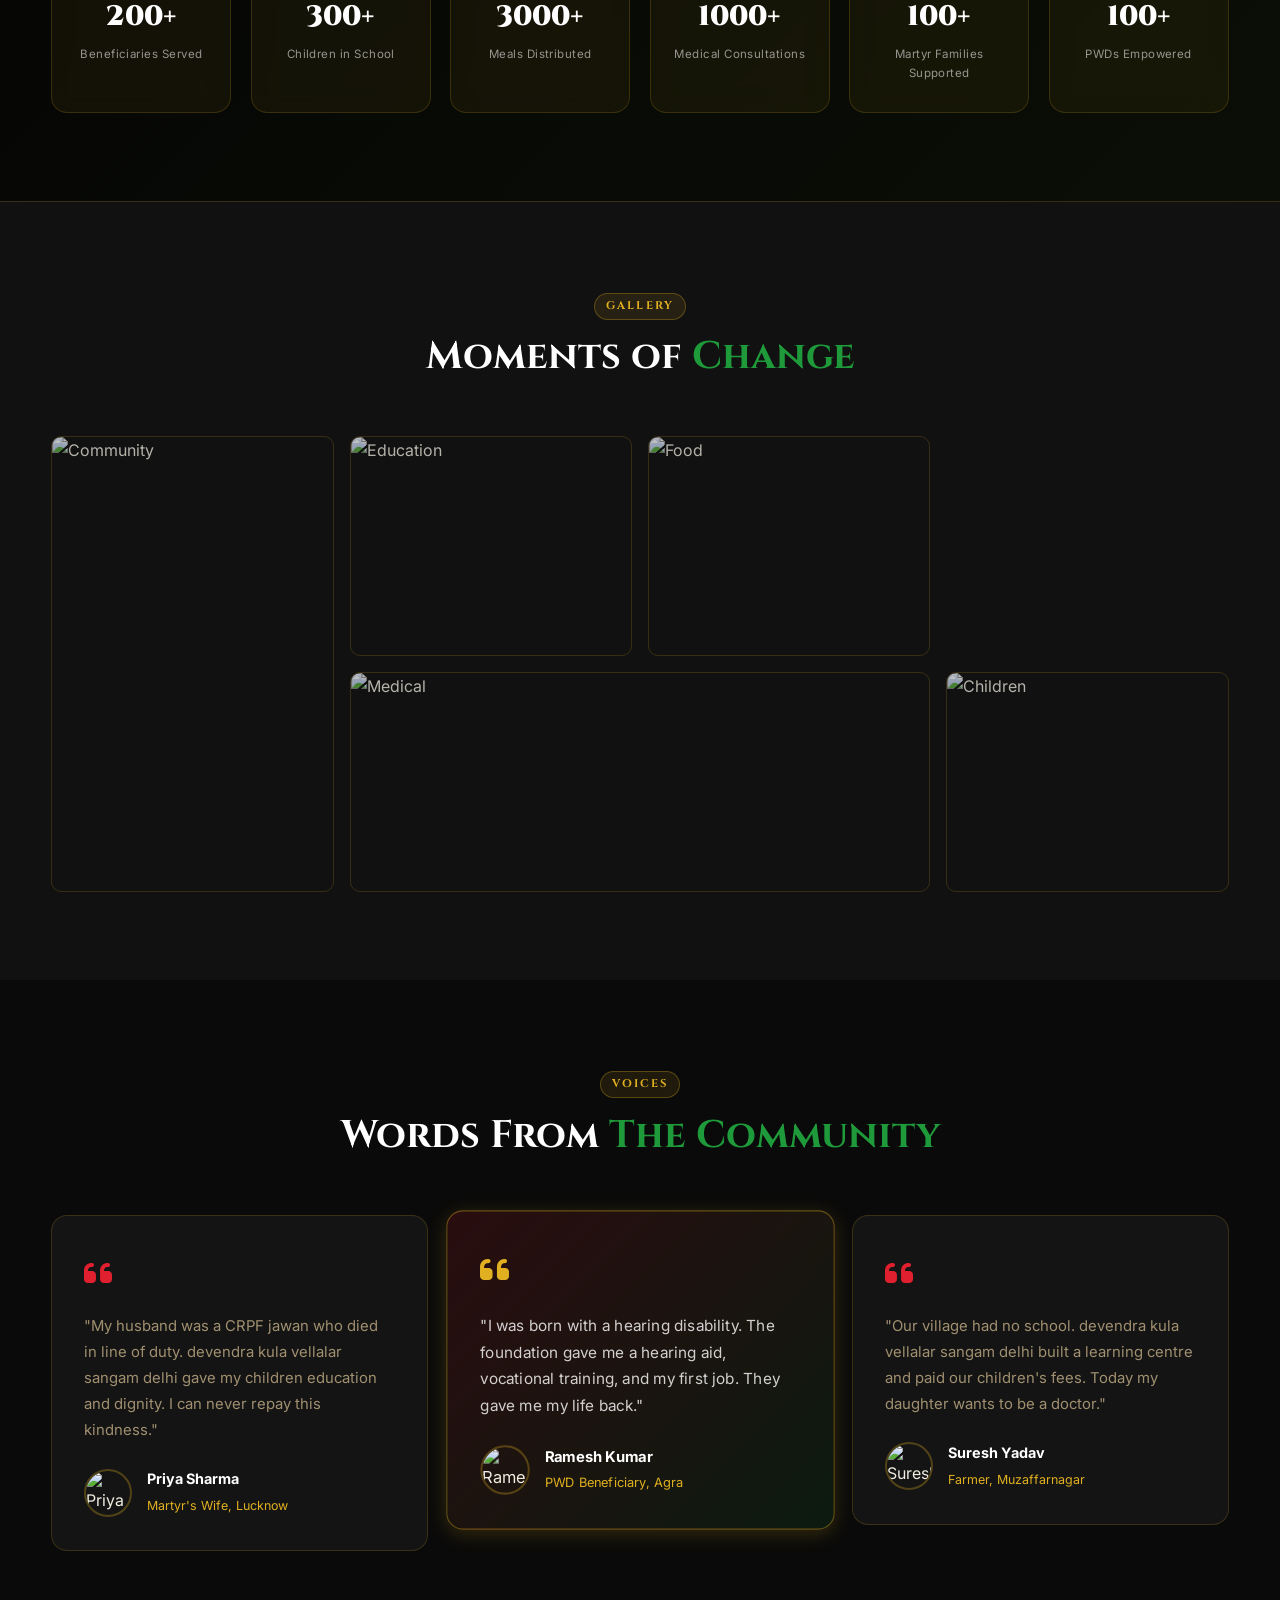
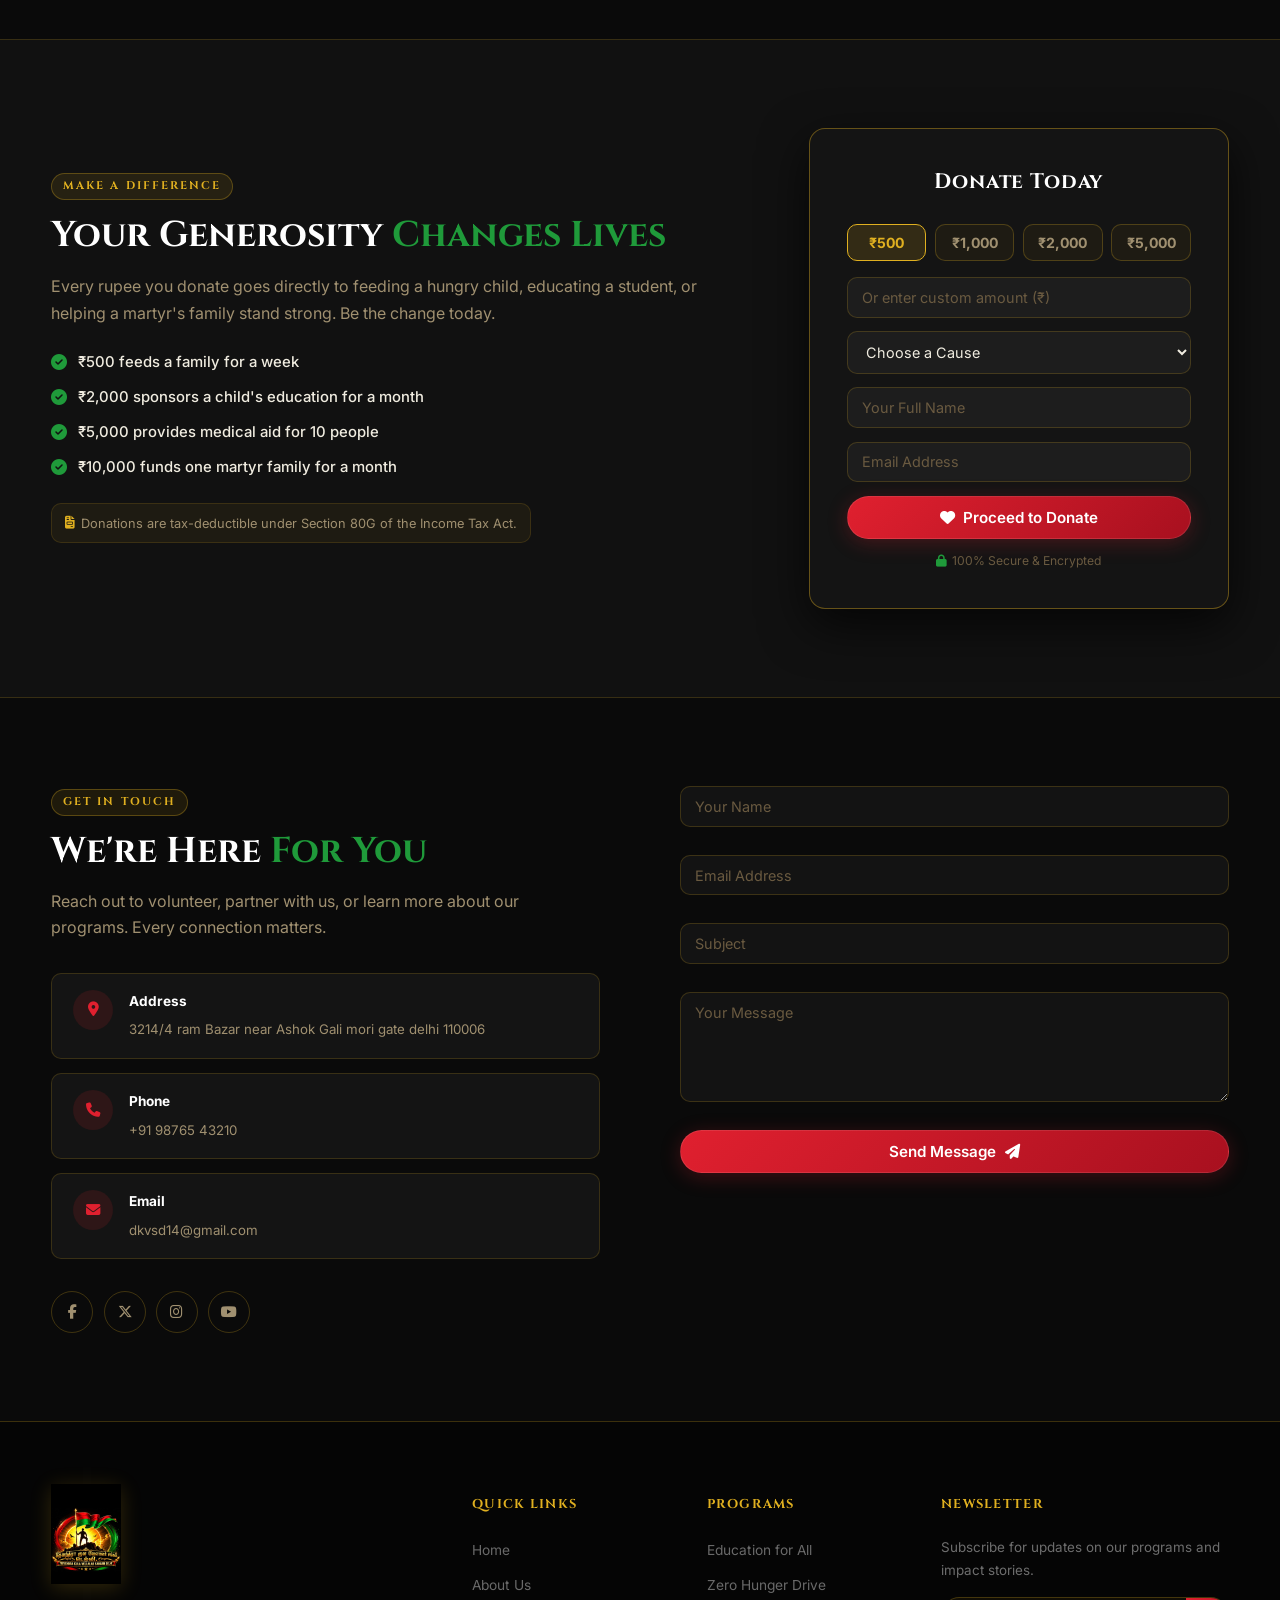
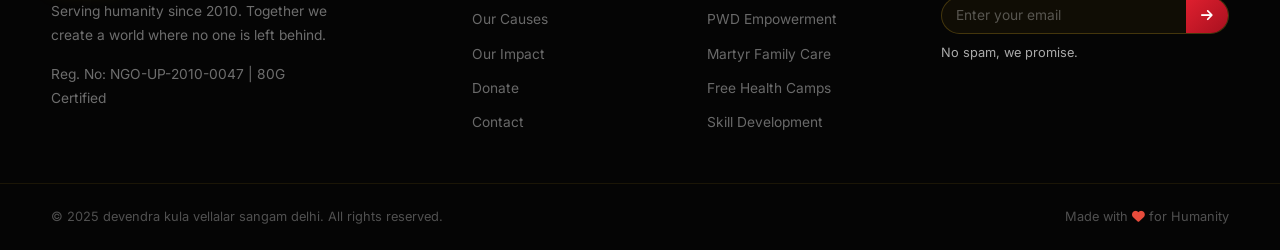
==== commit fb5a0375: "udpated the logo and details in the website" ====
--- a/index.html
+++ b/index.html
@@ -3,7 +3,7 @@
 <head>
   <meta charset="UTF-8" />
   <meta name="viewport" content="width=device-width, initial-scale=1.0" />
-  <title>Sahara Foundation – Hope, Help & Humanity</title>
+  <title>devendra kula vellalar sangam delhi – Hope, Help & Humanity</title>
   <link rel="stylesheet" href="style.css" />
   <link href="https://fonts.googleapis.com/css2?family=Inter:wght@300;400;500;600;700;800&family=Playfair+Display:wght@700;800&display=swap" rel="stylesheet" />
   <link rel="stylesheet" href="https://cdnjs.cloudflare.com/ajax/libs/font-awesome/6.5.0/css/all.min.css" />
@@ -14,7 +14,7 @@
 <header class="navbar" id="navbar">
   <div class="container nav-inner">
     <a href="index.html" class="logo">
-      <img src="logo.png" alt="" class="logo-icon" />
+      <img src="logo.jpeg" alt="" class="logo-icon" />
     </a>
     <nav class="nav-links" id="navLinks">
       <a href="index.html" class="active">Home</a>
@@ -88,7 +88,7 @@
     <div class="about-strip-text">
       <span class="section-label">Who We Are</span>
       <h2>A Movement of Compassion, <span class="text-green">Not Just Charity</span></h2>
-      <p>Sahara Foundation was built on the belief that every human being deserves respect, opportunity, and care — regardless of caste, disability, or circumstance. We work at the grassroots level, bridging gaps in education, nutrition, healthcare, and livelihoods.</p>
+      <p>devendra kula vellalar sangam delhi was built on the belief that every human being deserves respect, opportunity, and care — regardless of caste, disability, or circumstance. We work at the grassroots level, bridging gaps in education, nutrition, healthcare, and livelihoods.</p>
       <a href="about.html" class="btn btn-primary">Learn More <i class="fa-solid fa-arrow-right"></i></a>
     </div>
     <div class="about-strip-images">
@@ -300,7 +300,7 @@
     <div class="testi-grid">
       <div class="testi-card">
         <div class="testi-quote"><i class="fa-solid fa-quote-left"></i></div>
-        <p>"My husband was a CRPF jawan who died in line of duty. Sahara Foundation gave my children education and dignity. I can never repay this kindness."</p>
+        <p>"My husband was a CRPF jawan who died in line of duty. devendra kula vellalar sangam delhi gave my children education and dignity. I can never repay this kindness."</p>
         <div class="testi-author">
           <img src="https://images.unsplash.com/photo-1583454110551-21f2fa2afe61?w=80&auto=format&fit=crop&q=80" alt="Priya Sharma" />
           <div>
@@ -322,7 +322,7 @@
       </div>
       <div class="testi-card">
         <div class="testi-quote"><i class="fa-solid fa-quote-left"></i></div>
-        <p>"Our village had no school. Sahara Foundation built a learning centre and paid our children's fees. Today my daughter wants to be a doctor."</p>
+        <p>"Our village had no school. devendra kula vellalar sangam delhi built a learning centre and paid our children's fees. Today my daughter wants to be a doctor."</p>
         <div class="testi-author">
           <img src="https://images.unsplash.com/photo-1522075469751-3a6694fb2f61?w=80&auto=format&fit=crop&q=80" alt="Suresh Yadav" />
           <div>
@@ -404,7 +404,7 @@
           <div class="contact-icon"><i class="fa-solid fa-envelope"></i></div>
           <div>
             <strong>Email</strong>
-            <span>help@saharafoundation.org</span>
+            <span>dkvsd14@gmail.com</span>
           </div>
         </div>
       </div>
@@ -430,9 +430,8 @@
   <div class="footer-top">
     <div class="container footer-grid">
       <div class="footer-brand">
-        <a href="index.html" class="logo" style="color:#fff;">
-          <div class="logo-icon"><i class="fa-solid fa-hand-holding-heart"></i></div>
-          <span class="logo-text" style="color:#fff;">Sahara<span class="logo-accent">Foundation</span></span>
+        <a href="index.html" class="logo">
+          <img src="logo.jpeg" alt="" class="logo-icon" />
         </a>
         <p>Serving humanity since 2010. Together we create a world where no one is left behind.</p>
         <p class="reg-no">Reg. No: NGO-UP-2010-0047 | 80G Certified</p>
@@ -472,7 +471,7 @@
   </div>
   <div class="footer-bottom">
     <div class="container footer-bottom-inner">
-      <span>© 2025 Sahara Foundation. All rights reserved.</span>
+      <span>© 2025 devendra kula vellalar sangam delhi. All rights reserved.</span>
       <span>Made with <i class="fa-solid fa-heart" style="color:#e74c3c;"></i> for Humanity</span>
     </div>
   </div>
--- a/style.css
+++ b/style.css
@@ -1,5 +1,5 @@
 /* ============================================================
-   SAHARA FOUNDATION – style.css
+   devendra kula vellalar sangam delhi – style.css
    Warm humanity palette, slab-serif display, full responsive
    ============================================================ */
 
@@ -194,7 +194,7 @@
   width: 70px;
   height: 100px;
   /* border-radius: 50%; */
-  background: linear-gradient(135deg, var(--red), var(--green));
+  background: transparent;
   display: grid; place-items: center;
   color: var(--white);
   margin-top: -10px;
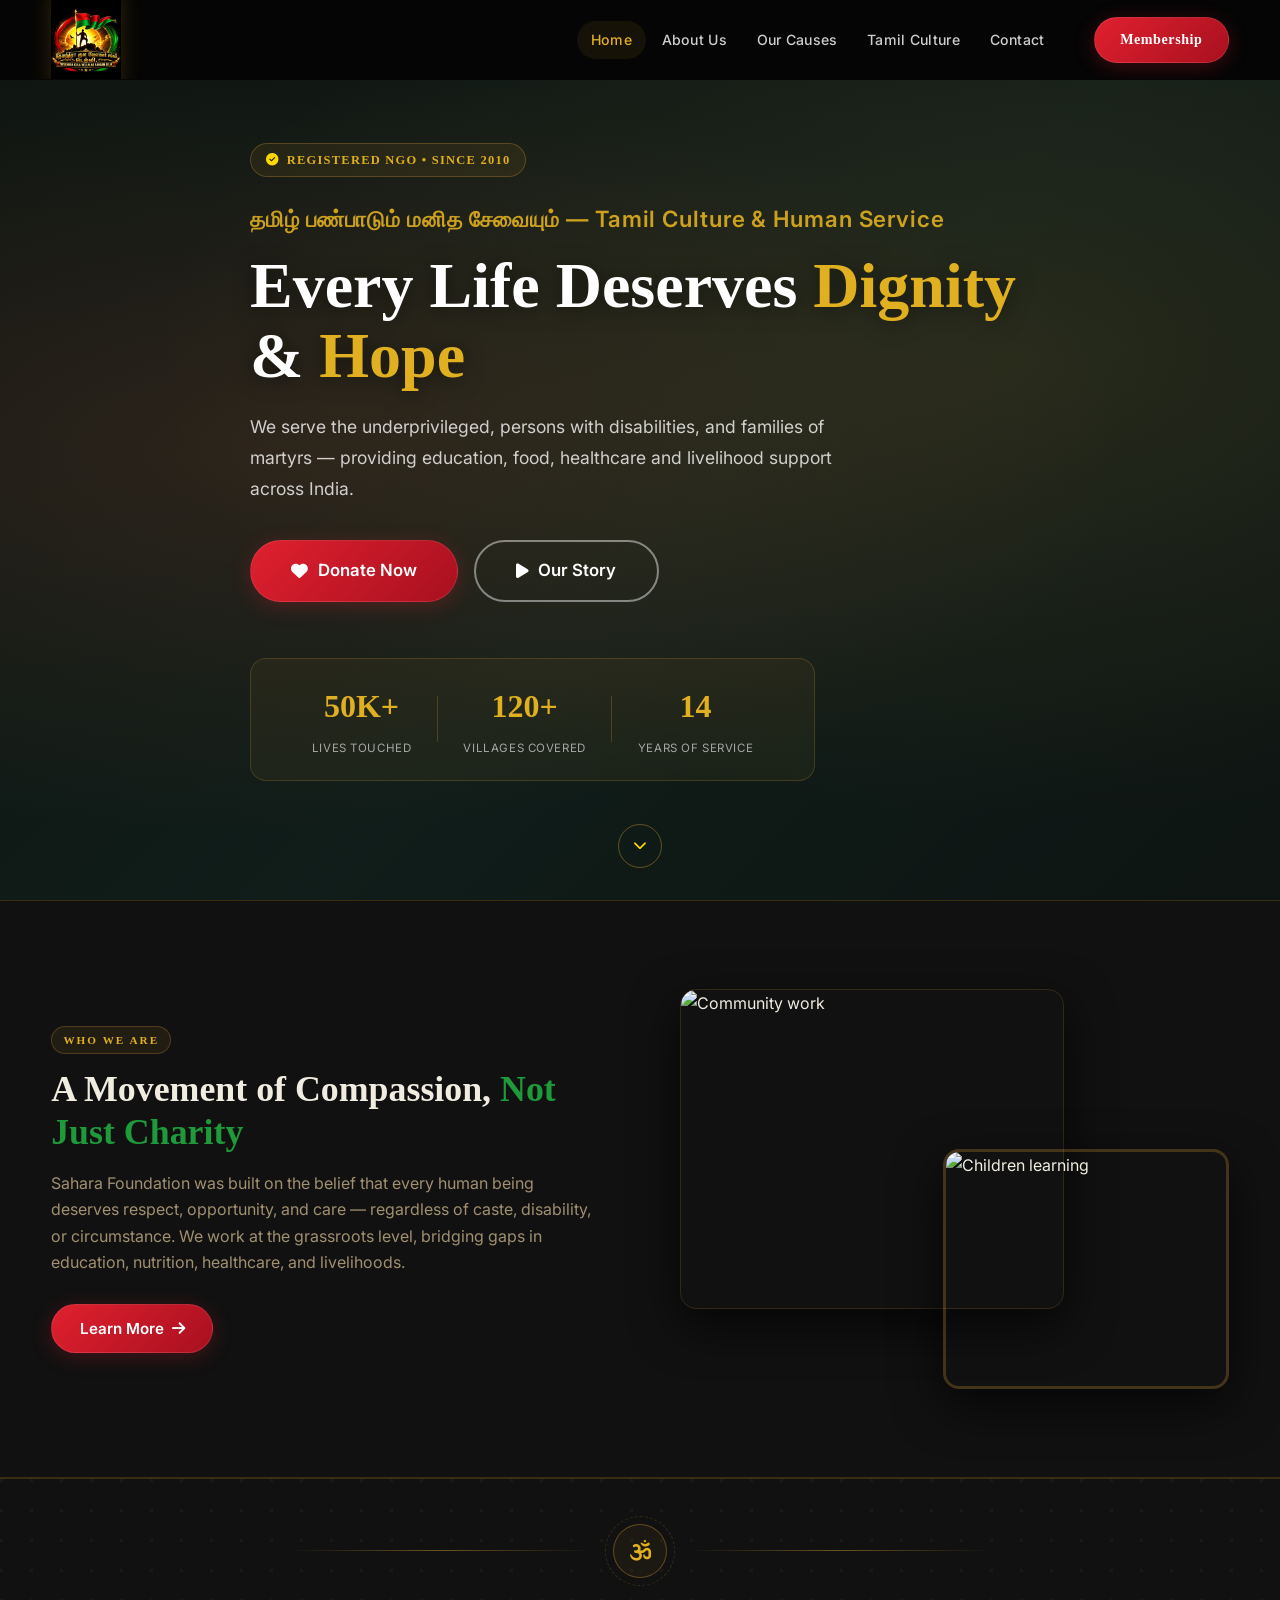
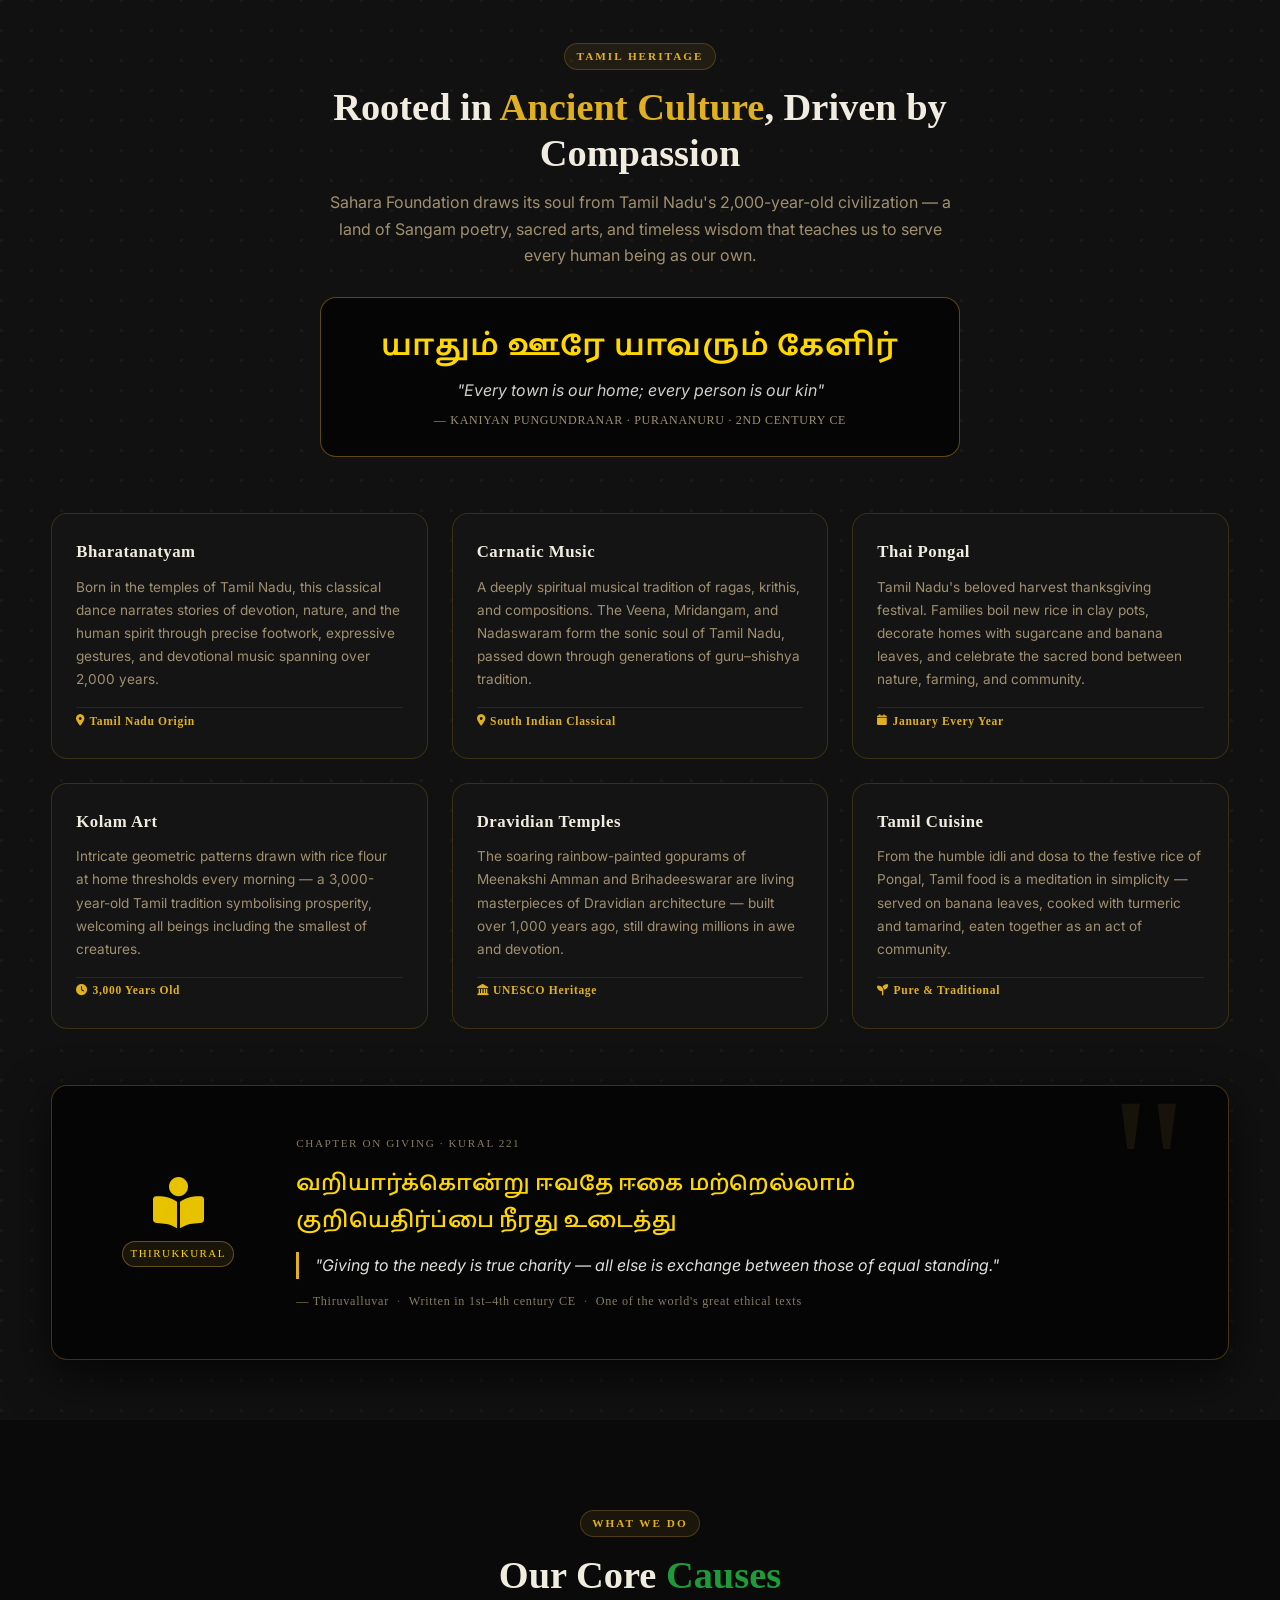
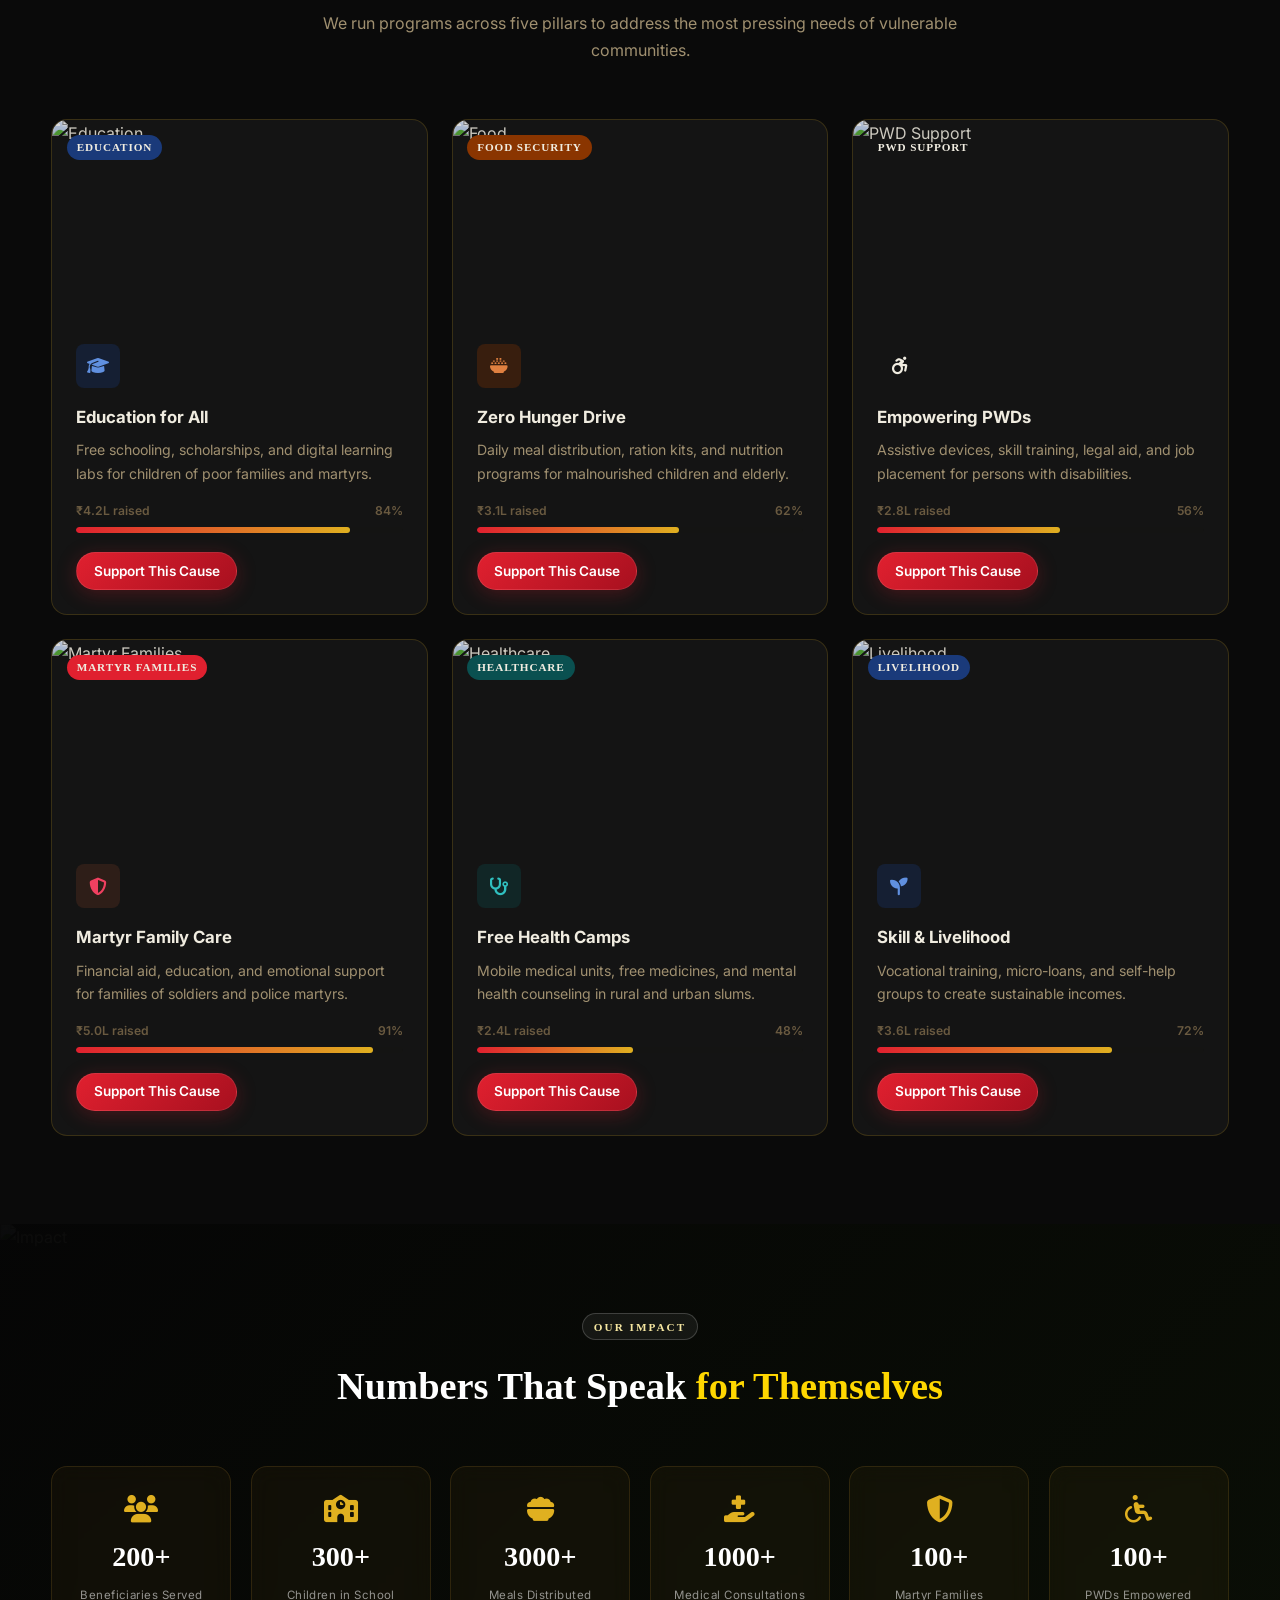
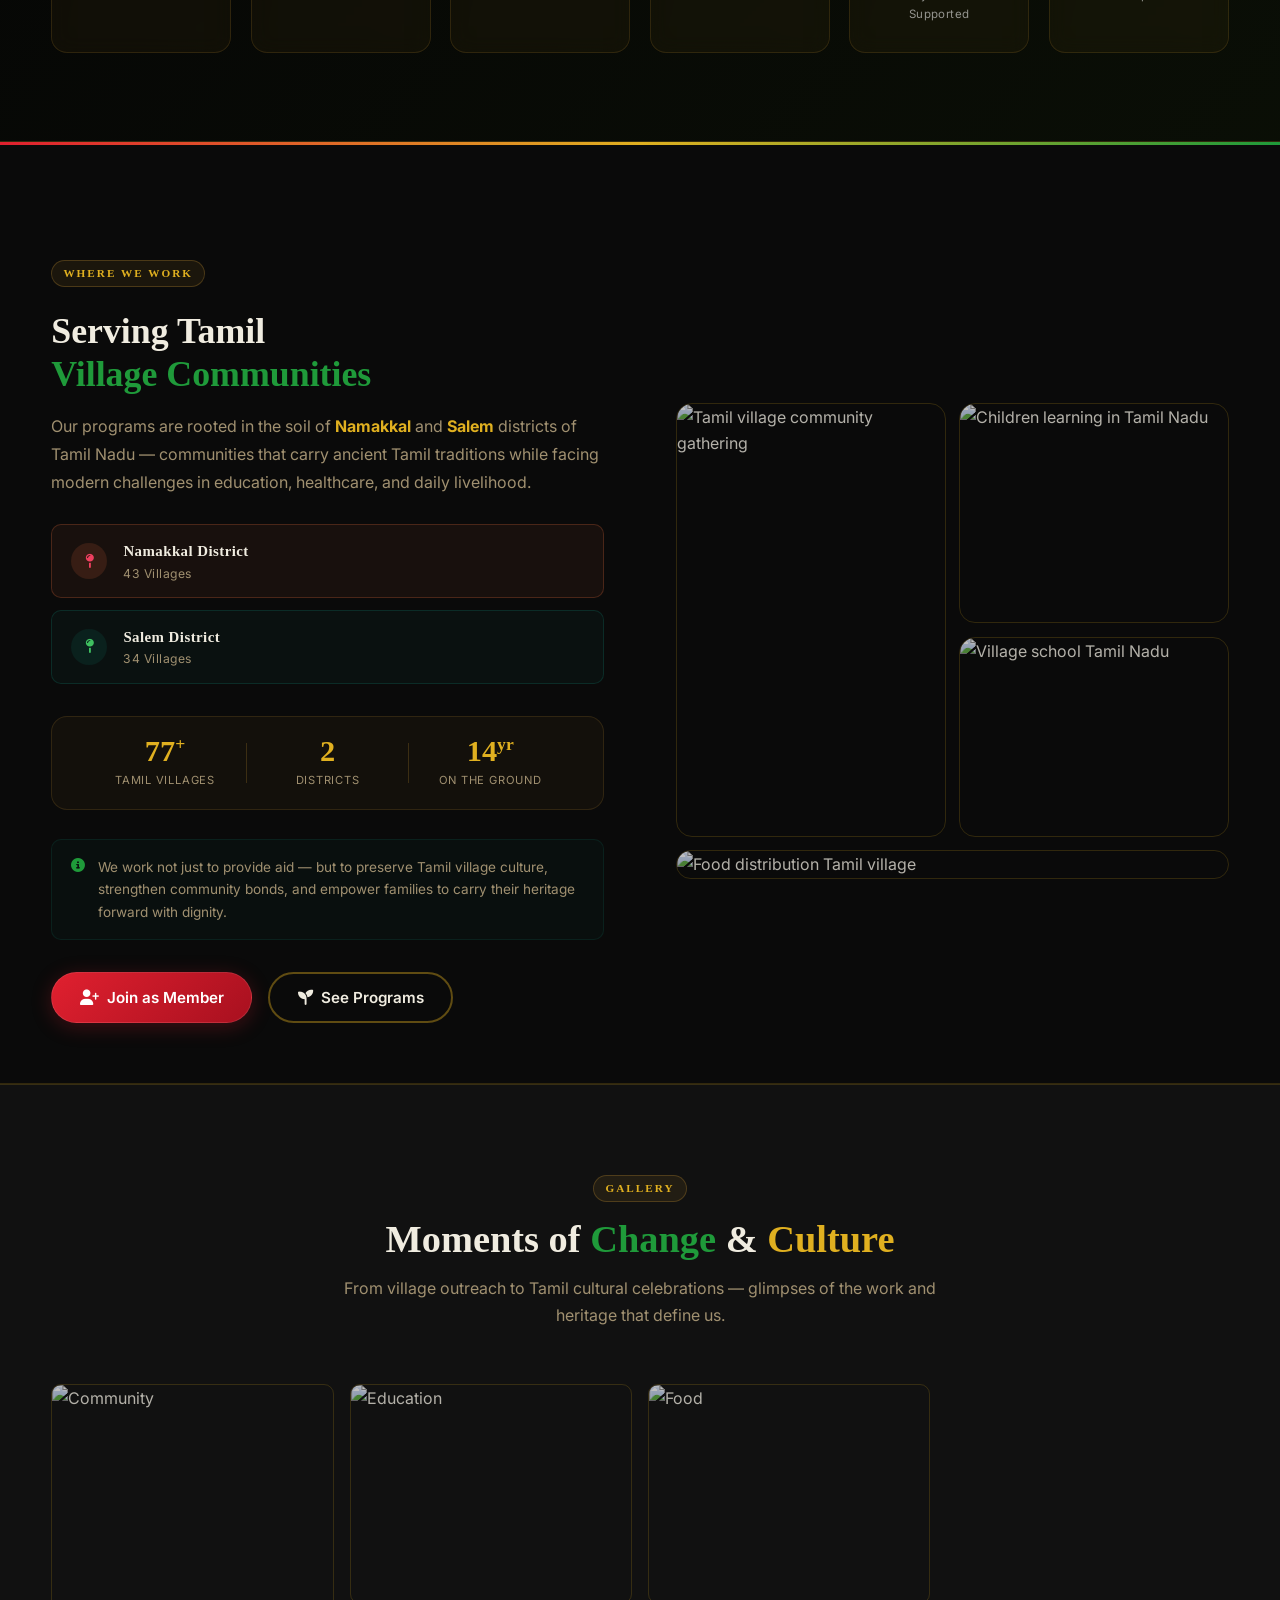
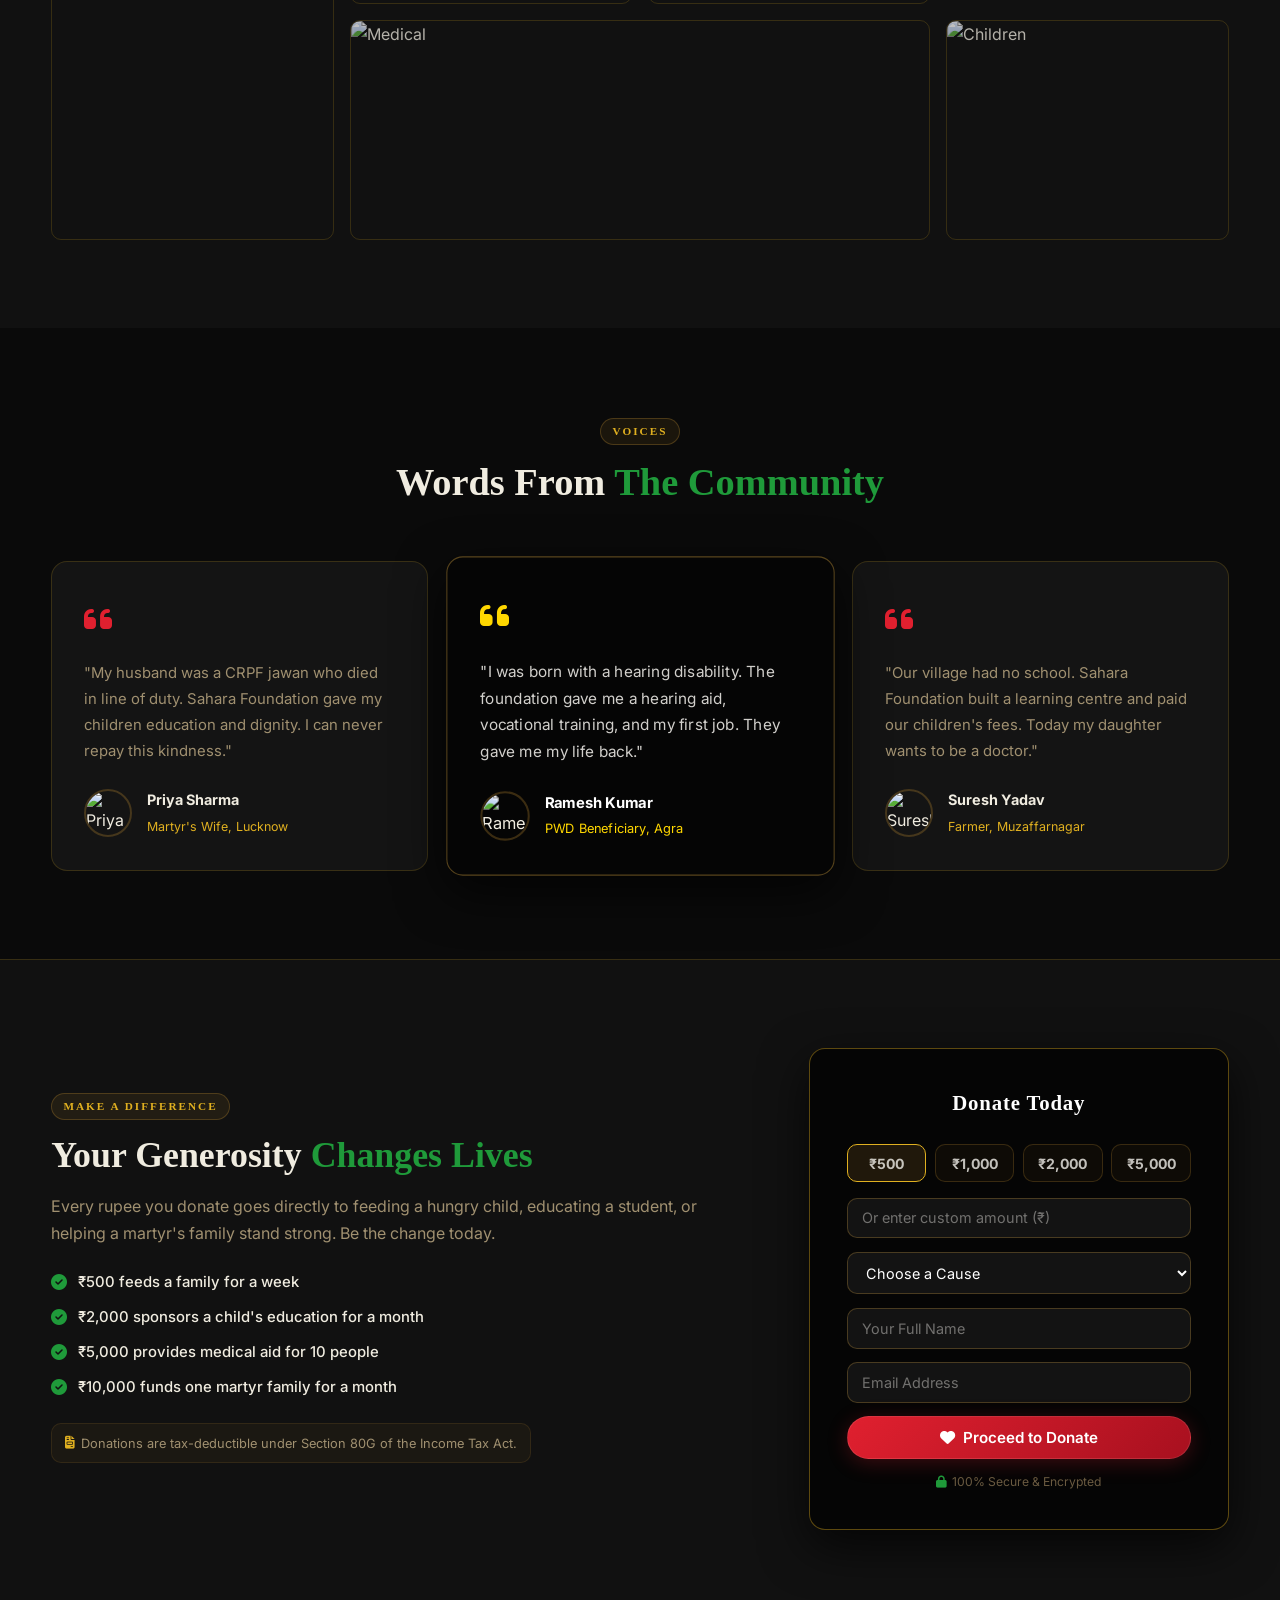
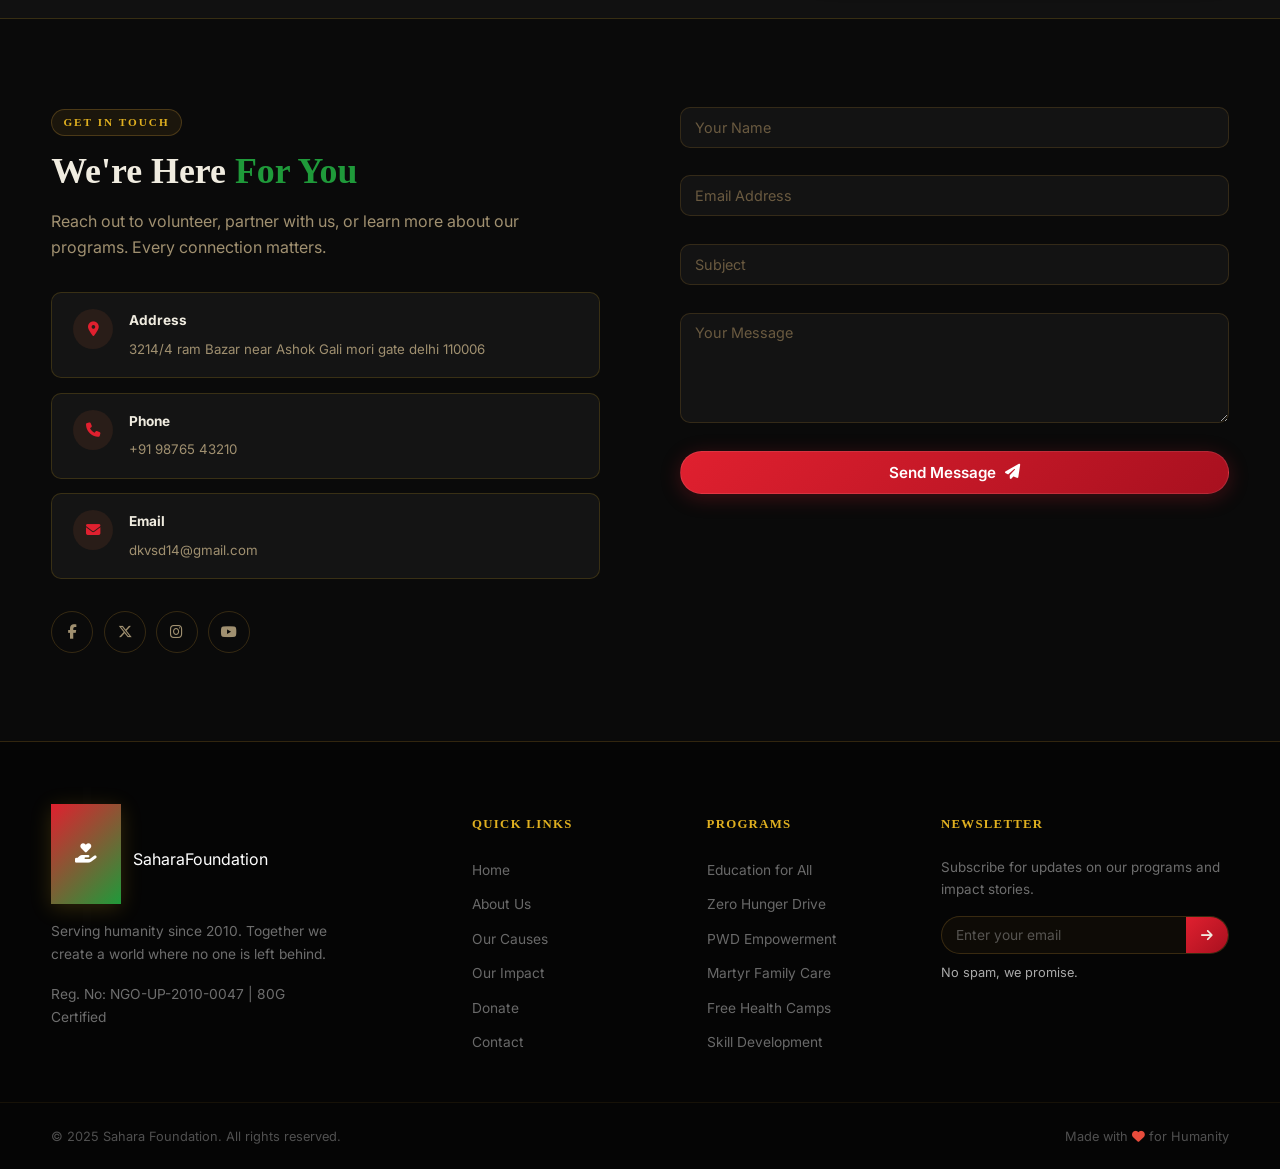
==== commit 3ce63312: "udpated in the website" ====
--- a/index.html
+++ b/index.html
@@ -3,7 +3,7 @@
 <head>
   <meta charset="UTF-8" />
   <meta name="viewport" content="width=device-width, initial-scale=1.0" />
-  <title>devendra kula vellalar sangam delhi – Hope, Help & Humanity</title>
+  <title>Sahara Foundation – Hope, Help & Humanity</title>
   <link rel="stylesheet" href="style.css" />
   <link href="https://fonts.googleapis.com/css2?family=Inter:wght@300;400;500;600;700;800&family=Playfair+Display:wght@700;800&display=swap" rel="stylesheet" />
   <link rel="stylesheet" href="https://cdnjs.cloudflare.com/ajax/libs/font-awesome/6.5.0/css/all.min.css" />
@@ -20,11 +20,10 @@
       <a href="index.html" class="active">Home</a>
       <a href="about.html">About Us</a>
       <a href="#causes">Our Causes</a>
-      <!-- <a href="#impact">Impact</a> -->
-      <a href="membership.php">Membership</a>
+      <a href="#culture">Tamil Culture</a>
       <a href="#contact">Contact</a>
     </nav>
-    <a href="#donate" class="btn btn-primary nav-donate">Donate Now</a>
+    <a href="membership.php" class="btn btn-primary nav-donate">Membership</a>
     <button class="hamburger" id="hamburger" aria-label="Toggle menu">
       <span></span><span></span><span></span>
     </button>
@@ -37,6 +36,7 @@
   <a href="about.html">About Us</a>
   <a href="#causes">Our Causes</a>
   <a href="#impact">Impact</a>
+  <a href="#culture">Tamil Culture</a>
   <a href="membership.php">Membership</a>
   <a href="#contact">Contact</a>
   <a href="#donate" class="btn btn-primary" style="margin-top:1rem;">Donate Now</a>
@@ -50,6 +50,7 @@
   </div>
   <div class="container hero-content">
     <span class="hero-badge"><i class="fa-solid fa-circle-check"></i> Registered NGO • Since 2010</span>
+    <div class="hero-tamil">தமிழ் பண்பாடும் மனித சேவையும் — Tamil Culture &amp; Human Service</div>
     <h1 class="hero-title">Every Life Deserves <span class="text-accent">Dignity</span> &amp; <span class="text-accent">Hope</span></h1>
     <p class="hero-desc">We serve the underprivileged, persons with disabilities, and families of martyrs — providing education, food, healthcare and livelihood support across India.</p>
     <div class="hero-actions">
@@ -88,13 +89,130 @@
     <div class="about-strip-text">
       <span class="section-label">Who We Are</span>
       <h2>A Movement of Compassion, <span class="text-green">Not Just Charity</span></h2>
-      <p>devendra kula vellalar sangam delhi was built on the belief that every human being deserves respect, opportunity, and care — regardless of caste, disability, or circumstance. We work at the grassroots level, bridging gaps in education, nutrition, healthcare, and livelihoods.</p>
+      <p>Sahara Foundation was built on the belief that every human being deserves respect, opportunity, and care — regardless of caste, disability, or circumstance. We work at the grassroots level, bridging gaps in education, nutrition, healthcare, and livelihoods.</p>
       <a href="about.html" class="btn btn-primary">Learn More <i class="fa-solid fa-arrow-right"></i></a>
     </div>
     <div class="about-strip-images">
       <img src="https://images.unsplash.com/photo-1542810634-71277d95dcbb?w=600&auto=format&fit=crop&q=80" alt="Community work" class="strip-img strip-img-1" />
       <img src="https://images.unsplash.com/photo-1529390079861-591de354faf5?w=400&auto=format&fit=crop&q=80" alt="Children learning" class="strip-img strip-img-2" />
     </div>
+  </div>
+</section>
+
+<!-- ===== TAMIL CULTURE HERITAGE ===== -->
+<section class="tamil-culture" id="culture">
+
+  <!-- Kolam-inspired decorative divider -->
+  <div class="kolam-divider" aria-hidden="true">
+    <span class="kd-rule"></span>
+    <span class="kd-motif"><i class="fa-solid fa-om"></i></span>
+    <span class="kd-rule"></span>
+  </div>
+
+  <div class="container">
+    <!-- Section Header with featured Tamil quote -->
+    <div class="section-header reveal">
+      <span class="section-label">Tamil Heritage</span>
+      <h2>Rooted in <span class="text-gold">Ancient Culture</span>, Driven by Compassion</h2>
+      <p>Sahara Foundation draws its soul from Tamil Nadu's 2,000-year-old civilization — a land of Sangam poetry, sacred arts, and timeless wisdom that teaches us to serve every human being as our own.</p>
+      <div class="tc-quote-strip">
+        <span class="tc-tamil" lang="ta">யாதும் ஊரே யாவரும் கேளிர்</span>
+        <span class="tc-translate">"Every town is our home; every person is our kin"</span>
+        <span class="tc-attr">— Kaniyan Pungundranar · Purananuru · 2nd century CE</span>
+      </div>
+    </div>
+
+    <!-- 6 Culture Pillars Grid -->
+    <div class="culture-grid">
+
+      <div class="culture-card reveal">
+        <div class="culture-card-top">
+          <img src="https://www.indiafirstlife.com/content/dam/ifliwebsite/treasure-content/images/bharatnatayam.jpg" alt="">
+        </div>
+        <div class="culture-card-body">
+          <h3>Bharatanatyam</h3>
+          <p>Born in the temples of Tamil Nadu, this classical dance narrates stories of devotion, nature, and the human spirit through precise footwork, expressive gestures, and devotional music spanning over 2,000 years.</p>
+          <span class="cc-tag"><i class="fa-solid fa-location-dot"></i> Tamil Nadu Origin</span>
+        </div>
+      </div>
+
+      <div class="culture-card reveal">
+        <div class="culture-card-top" style="background: linear-gradient(145deg,#6a3a00,#c87800);">
+          <img src="https://www.poojn.in/wp-content/uploads/2025/03/North-South-Indian-Music-A-Cultural-Exploration.jpeg.jpg" alt="">
+        </div>
+        <div class="culture-card-body">
+          <h3>Carnatic Music</h3>
+          <p>A deeply spiritual musical tradition of ragas, krithis, and compositions. The Veena, Mridangam, and Nadaswaram form the sonic soul of Tamil Nadu, passed down through generations of guru–shishya tradition.</p>
+          <span class="cc-tag"><i class="fa-solid fa-location-dot"></i> South Indian Classical</span>
+        </div>
+      </div>
+
+      <div class="culture-card reveal">
+        <div class="culture-card-top" style="background: linear-gradient(145deg,#0d5030,#1a9a50);">
+          <img src="https://encrypted-tbn0.gstatic.com/images?q=tbn:ANd9GcRasIdynTsd4TeWW2NXCNWY2c441F6URIeXHCyUk2AANRL5QIoTjU9e9tE&s=10" alt="">
+        </div>
+        <div class="culture-card-body">
+          <h3>Thai Pongal</h3>
+          <p>Tamil Nadu's beloved harvest thanksgiving festival. Families boil new rice in clay pots, decorate homes with sugarcane and banana leaves, and celebrate the sacred bond between nature, farming, and community.</p>
+          <span class="cc-tag"><i class="fa-solid fa-calendar"></i> January Every Year</span>
+        </div>
+      </div>
+
+      <div class="culture-card reveal">
+        <div class="culture-card-top" style="background: linear-gradient(145deg,#8a1e1e,#d03030);">
+          <img src="https://encrypted-tbn0.gstatic.com/images?q=tbn:ANd9GcQhNk5wICRMJg3x_ZRkRgey1HxxYiK2c7OUSaA-trVSiZbOdxozqpRCoKE&s=10" alt="">
+        </div>
+        <div class="culture-card-body">
+          <h3>Kolam Art</h3>
+          <p>Intricate geometric patterns drawn with rice flour at home thresholds every morning — a 3,000-year-old Tamil tradition symbolising prosperity, welcoming all beings including the smallest of creatures.</p>
+          <span class="cc-tag"><i class="fa-solid fa-clock"></i> 3,000 Years Old</span>
+        </div>
+      </div>
+
+      <div class="culture-card reveal">
+        <div class="culture-card-top" style="background: linear-gradient(145deg,#1a2060,#2a46b8);">
+          <img src="https://banjarakanpuriya.com/wp-content/uploads/2023/07/Prominent-styles-of-Hindu-Temple-Architecture.jpg" alt="">
+        </div>
+        <div class="culture-card-body">
+          <h3>Dravidian Temples</h3>
+          <p>The soaring rainbow-painted gopurams of Meenakshi Amman and Brihadeeswarar are living masterpieces of Dravidian architecture — built over 1,000 years ago, still drawing millions in awe and devotion.</p>
+          <span class="cc-tag"><i class="fa-solid fa-landmark"></i> UNESCO Heritage</span>
+        </div>
+      </div>
+
+      <div class="culture-card reveal">
+        <div class="culture-card-top" style="background: linear-gradient(145deg,#3a1a00,#8a4010);">
+          <img src="https://i.pinimg.com/736x/5c/15/19/5c1519b7f9897295aaf6798959edbfa5.jpg" alt="">
+        </div>
+        <div class="culture-card-body">
+          <h3>Tamil Cuisine</h3>
+          <p>From the humble idli and dosa to the festive rice of Pongal, Tamil food is a meditation in simplicity — served on banana leaves, cooked with turmeric and tamarind, eaten together as an act of community.</p>
+          <span class="cc-tag"><i class="fa-solid fa-seedling"></i> Pure & Traditional</span>
+        </div>
+      </div>
+
+    </div>
+
+    <!-- Thirukkural Wisdom Banner -->
+    <div class="kural-block reveal">
+      <div class="kural-icon-wrap">
+        <i class="fa-solid fa-book-open-reader"></i>
+        <span class="kural-book-label">Thirukkural</span>
+      </div>
+      <div class="kural-content">
+        <span class="kural-chapter">Chapter on Giving · Kural 221</span>
+        <div class="kural-text-tamil" lang="ta">வறியார்க்கொன்று ஈவதே ஈகை மற்றெல்லாம்<br>குறியெதிர்ப்பை நீரது உடைத்து</div>
+        <div class="kural-text-en">"Giving to the needy is true charity — all else is exchange between those of equal standing."</div>
+        <div class="kural-footer">
+          <span>— Thiruvalluvar</span>
+          <span class="kural-sep">·</span>
+          <span>Written in 1st–4th century CE</span>
+          <span class="kural-sep">·</span>
+          <span>One of the world's great ethical texts</span>
+        </div>
+      </div>
+    </div>
+
   </div>
 </section>
 
@@ -258,12 +376,108 @@
   </div>
 </section>
 
+<!-- ===== TAMIL VILLAGE ROOTS ===== -->
+<section class="village-roots" id="villages">
+  <div class="container village-inner">
+
+    <div class="village-text reveal">
+      <span class="section-label">Where We Work</span>
+      <h2>Serving Tamil<br><span class="text-green">Village Communities</span></h2>
+      <p>Our programs are rooted in the soil of <strong>Namakkal</strong> and <strong>Salem</strong> districts of Tamil Nadu — communities that carry ancient Tamil traditions while facing modern challenges in education, healthcare, and daily livelihood.</p>
+
+      <div class="district-pills">
+        <div class="district-pill dp-red">
+          <div class="dp-icon"><i class="fa-solid fa-map-pin"></i></div>
+          <div class="dp-content">
+            <span class="dp-name">Namakkal District</span>
+            <span class="dp-count">43 Villages</span>
+          </div>
+        </div>
+        <div class="district-pill dp-green">
+          <div class="dp-icon"><i class="fa-solid fa-map-pin"></i></div>
+          <div class="dp-content">
+            <span class="dp-name">Salem District</span>
+            <span class="dp-count">34 Villages</span>
+          </div>
+        </div>
+      </div>
+
+      <div class="village-micro-stats">
+        <div class="vms-item">
+          <span class="vms-num">77<span class="vms-plus">+</span></span>
+          <span class="vms-label">Tamil Villages</span>
+        </div>
+        <div class="vms-divider"></div>
+        <div class="vms-item">
+          <span class="vms-num">2</span>
+          <span class="vms-label">Districts</span>
+        </div>
+        <div class="vms-divider"></div>
+        <div class="vms-item">
+          <span class="vms-num">14<span class="vms-plus">yr</span></span>
+          <span class="vms-label">On The Ground</span>
+        </div>
+      </div>
+
+      <div class="village-culture-note">
+        <i class="fa-solid fa-circle-info"></i>
+        <p>We work not just to provide aid — but to preserve Tamil village culture, strengthen community bonds, and empower families to carry their heritage forward with dignity.</p>
+      </div>
+
+      <div class="village-actions">
+        <a href="membership.php" class="btn btn-primary">
+          <i class="fa-solid fa-user-plus"></i> Join as Member
+        </a>
+        <a href="#causes" class="btn btn-outline">
+          <i class="fa-solid fa-seedling"></i> See Programs
+        </a>
+      </div>
+    </div>
+
+    <!-- Photo mosaic of Tamil village life -->
+    <div class="village-photo-mosaic reveal">
+      <div class="vpm-grid">
+        <div class="vpm-item vpm-tall">
+          <img src="https://images.unsplash.com/photo-1542810634-71277d95dcbb?w=700&auto=format&fit=crop&q=80" alt="Tamil village community gathering" loading="lazy" />
+          <div class="vpm-overlay">
+            <span>Village Community</span>
+            <small>Namakkal District</small>
+          </div>
+        </div>
+        <div class="vpm-item">
+          <img src="https://images.unsplash.com/photo-1529390079861-591de354faf5?w=500&auto=format&fit=crop&q=80" alt="Children learning in Tamil Nadu" loading="lazy" />
+          <div class="vpm-overlay">
+            <span>Children's Education</span>
+            <small>Salem District</small>
+          </div>
+        </div>
+        <div class="vpm-item">
+          <img src="https://images.unsplash.com/photo-1503676260728-1c00da094a0b?w=500&auto=format&fit=crop&q=80" alt="Village school Tamil Nadu" loading="lazy" />
+          <div class="vpm-overlay">
+            <span>Village School</span>
+            <small>Free Education</small>
+          </div>
+        </div>
+        <div class="vpm-item vpm-wide">
+          <img src="https://images.unsplash.com/photo-1593113598332-cd288d649433?w=700&auto=format&fit=crop&q=80" alt="Food distribution Tamil village" loading="lazy" />
+          <div class="vpm-overlay">
+            <span>Hunger Relief</span>
+            <small>Daily Meal Program</small>
+          </div>
+        </div>
+      </div>
+    </div>
+
+  </div>
+</section>
+
 <!-- ===== GALLERY ===== -->
 <section class="gallery">
   <div class="container">
     <div class="section-header">
       <span class="section-label">Gallery</span>
-      <h2>Moments of <span class="text-green">Change</span></h2>
+      <h2>Moments of <span class="text-green">Change</span> &amp; <span class="text-gold">Culture</span></h2>
+      <p>From village outreach to Tamil cultural celebrations — glimpses of the work and heritage that define us.</p>
     </div>
     <div class="gallery-grid">
       <div class="gallery-item gi-tall">
@@ -300,7 +514,7 @@
     <div class="testi-grid">
       <div class="testi-card">
         <div class="testi-quote"><i class="fa-solid fa-quote-left"></i></div>
-        <p>"My husband was a CRPF jawan who died in line of duty. devendra kula vellalar sangam delhi gave my children education and dignity. I can never repay this kindness."</p>
+        <p>"My husband was a CRPF jawan who died in line of duty. Sahara Foundation gave my children education and dignity. I can never repay this kindness."</p>
         <div class="testi-author">
           <img src="https://images.unsplash.com/photo-1583454110551-21f2fa2afe61?w=80&auto=format&fit=crop&q=80" alt="Priya Sharma" />
           <div>
@@ -322,7 +536,7 @@
       </div>
       <div class="testi-card">
         <div class="testi-quote"><i class="fa-solid fa-quote-left"></i></div>
-        <p>"Our village had no school. devendra kula vellalar sangam delhi built a learning centre and paid our children's fees. Today my daughter wants to be a doctor."</p>
+        <p>"Our village had no school. Sahara Foundation built a learning centre and paid our children's fees. Today my daughter wants to be a doctor."</p>
         <div class="testi-author">
           <img src="https://images.unsplash.com/photo-1522075469751-3a6694fb2f61?w=80&auto=format&fit=crop&q=80" alt="Suresh Yadav" />
           <div>
@@ -430,8 +644,9 @@
   <div class="footer-top">
     <div class="container footer-grid">
       <div class="footer-brand">
-        <a href="index.html" class="logo">
-          <img src="logo.jpeg" alt="" class="logo-icon" />
+        <a href="index.html" class="logo" style="color:#fff;">
+          <div class="logo-icon"><i class="fa-solid fa-hand-holding-heart"></i></div>
+          <span class="logo-text" style="color:#fff;">Sahara<span class="logo-accent">Foundation</span></span>
         </a>
         <p>Serving humanity since 2010. Together we create a world where no one is left behind.</p>
         <p class="reg-no">Reg. No: NGO-UP-2010-0047 | 80G Certified</p>
@@ -471,7 +686,7 @@
   </div>
   <div class="footer-bottom">
     <div class="container footer-bottom-inner">
-      <span>© 2025 devendra kula vellalar sangam delhi. All rights reserved.</span>
+      <span>© 2025 Sahara Foundation. All rights reserved.</span>
       <span>Made with <i class="fa-solid fa-heart" style="color:#e74c3c;"></i> for Humanity</span>
     </div>
   </div>
--- a/style.css
+++ b/style.css
@@ -1,10 +1,12 @@
 /* ============================================================
-   devendra kula vellalar sangam delhi – style.css
-   Warm humanity palette, slab-serif display, full responsive
+   SAHARA FOUNDATION – style.css
+   Premium light palette drawn from Tamil temple architecture:
+   parchment ivory, gopuram terracotta, temple-tank teal, antique
+   bronze-gold. Fraunces + Inter, with Catamaran for Tamil script.
    ============================================================ */
 
 /* ---------- GOOGLE FONTS (loaded in HTML) ---------- */
-@import url('https://fonts.googleapis.com/css2?family=Cinzel:wght@600;700;800;900&family=Inter:wght@300;400;500;600;700;800&display=swap');
+@import url('https://fonts.googleapis.com/css2?family=Fraunces:opsz,wght@9..144,500;9..144,600;9..144,700;9..144,800;9..144,900&family=Inter:wght@300;400;500;600;700;800&family=Catamaran:wght@500;600;700;800&display=swap');
 
 :root {
   --red:         #e0202f;
@@ -40,10 +42,13 @@
 
   --font-display: 'Cinzel', Georgia, serif;
   --font-body:    'Inter', system-ui, sans-serif;
+  --font-tamil:   'Catamaran', 'Inter', sans-serif;
 
   --nav-h:       80px;
   --transition:  .28s cubic-bezier(.4,0,.2,1);
 }
+
+[lang="ta"] { font-family: var(--font-tamil); }
 
 *, *::before, *::after { box-sizing: border-box; margin: 0; padding: 0; }
 html { scroll-behavior: smooth; font-size: 16px; }
@@ -74,8 +79,8 @@
   letter-spacing: .18em;
   text-transform: uppercase;
   color: var(--gold);
-  background: rgba(224,176,32,0.1);
-  border: 1px solid rgba(224,176,32,0.3);
+  background: rgba(184,135,46,0.1);
+  border: 1px solid rgba(184,135,46,0.3);
   padding: .3em 1em;
   border-radius: var(--radius-pill);
   margin-bottom: .9rem;
@@ -91,7 +96,7 @@
   font-family: var(--font-display);
   font-size: clamp(1.8rem, 3vw, 2.6rem);
   line-height: 1.2;
-  color: var(--white);
+  color: var(--ink);
 }
 .section-header p { color: var(--text-muted); margin-top: .8rem; }
 
@@ -128,7 +133,7 @@
   box-shadow: var(--shadow-red);
   border: 1px solid rgba(255,255,255,0.1);
 }
-.btn-primary:hover { background: linear-gradient(135deg, #f02d40, var(--red)); transform: translateY(-2px); box-shadow: 0 8px 28px rgba(224,32,47,0.4); }
+.btn-primary:hover { background: linear-gradient(135deg, #f02d40, var(--red)); transform: translateY(-2px); box-shadow: 0 8px 28px rgba(191,91,51,0.4); }
 
 .btn-gold {
   background: linear-gradient(135deg, var(--gold), #c89a18);
@@ -136,14 +141,19 @@
   font-weight: 700;
   box-shadow: var(--shadow-gold);
 }
-.btn-gold:hover { background: linear-gradient(135deg, var(--gold-bright), var(--gold)); transform: translateY(-2px); box-shadow: 0 8px 28px rgba(224,176,32,0.4); }
+.btn-gold:hover { background: linear-gradient(135deg, var(--gold-bright), var(--gold)); transform: translateY(-2px); box-shadow: 0 8px 28px rgba(184,135,46,0.4); }
 
 .btn-outline {
   background: transparent;
+  color: var(--ink);
+  border: 2px solid var(--border-bright);
+}
+.btn-outline:hover { border-color: var(--gold); color: var(--gold); background: rgba(184,135,46,0.08); }
+.hero-actions .btn-outline {
   color: var(--white);
-  border: 2px solid rgba(224,176,32,0.5);
-}
-.btn-outline:hover { border-color: var(--gold); color: var(--gold); background: rgba(224,176,32,0.08); }
+  border-color: rgba(255,255,255,0.45);
+}
+.hero-actions .btn-outline:hover { border-color: var(--gold-bright); color: var(--gold-bright); background: rgba(255,255,255,0.08); }
 
 .btn-white {
   background: rgba(255,255,255,0.1);
@@ -165,13 +175,13 @@
   overflow: hidden;
   z-index: 1000;
   transition: background var(--transition), box-shadow var(--transition), border-color var(--transition);
-  background: #000000;
+  background: var(--black-rich);
   border-bottom: 1px solid transparent;
 }
 .navbar.scrolled {
-  background: rgba(8,8,8,0.97);
+  background: rgba(18,36,31,0.97);
   box-shadow: 0 2px 30px rgba(0,0,0,0.8);
-  border-bottom-color: rgba(224,176,32,0.2);
+  border-bottom-color: rgba(184,135,46,0.2);
   backdrop-filter: blur(20px);
 }
 
@@ -194,7 +204,7 @@
   width: 70px;
   height: 100px;
   /* border-radius: 50%; */
-  background: transparent;
+  background: linear-gradient(135deg, var(--red), var(--green));
   display: grid; place-items: center;
   color: var(--white);
   margin-top: -10px;
@@ -207,11 +217,11 @@
   height: 54px;
   object-fit: contain;
   border-radius: 50%;
-  border: 2px solid rgba(224,176,32,0.4);
-  box-shadow: 0 0 12px rgba(224,176,32,0.25);
+  border: 2px solid rgba(184,135,46,0.4);
+  box-shadow: 0 0 12px rgba(184,135,46,0.25);
   transition: box-shadow var(--transition);
 }
-.logo:hover .logo-img { box-shadow: 0 0 20px rgba(224,176,32,0.5); }
+.logo:hover .logo-img { box-shadow: 0 0 20px rgba(184,135,46,0.5); }
 .logo-text-wrap {
   display: flex;
   flex-direction: column;
@@ -249,7 +259,7 @@
 .nav-links a:hover,
 .nav-links a.active {
   color: var(--gold);
-  background: rgba(224,176,32,0.1);
+  background: rgba(184,135,46,0.1);
 }
 
 .nav-donate {
@@ -283,7 +293,7 @@
   position: fixed;
   top: var(--nav-h);
   left: 0; right: 0;
-  background: rgba(8,8,8,0.98);
+  background: rgba(18,36,31,0.98);
   border-bottom: 1px solid var(--border-bright);
   padding: 1.5rem 1.5rem 2rem;
   box-shadow: var(--shadow-lg);
@@ -303,7 +313,7 @@
   transition: background var(--transition), color var(--transition);
   border: 1px solid transparent;
 }
-.mobile-menu a:hover { color: var(--gold); border-color: var(--border); background: rgba(224,176,32,0.06); }
+.mobile-menu a:hover { color: var(--gold); border-color: var(--border); background: rgba(184,135,46,0.06); }
 
 /* ---- HERO ---- */
 .hero {
@@ -330,14 +340,14 @@
 .hero-overlay {
   position: absolute;
   inset: 0;
-  background: linear-gradient(135deg, rgba(5,5,5,.92) 0%, rgba(5,5,5,.72) 55%, rgba(5,5,5,.45) 100%);
+  background: linear-gradient(135deg, rgba(15,22,18,.90) 0%, rgba(18,36,31,.72) 55%, rgba(18,36,31,.40) 100%);
 }
 .hero-overlay::after {
   content: '';
   position: absolute;
   inset: 0;
-  background: radial-gradient(ellipse at 20% 50%, rgba(224,32,47,0.12), transparent 60%),
-              radial-gradient(ellipse at 80% 50%, rgba(31,154,58,0.10), transparent 60%);
+  background: radial-gradient(ellipse at 20% 50%, rgba(191,91,51,0.16), transparent 60%),
+              radial-gradient(ellipse at 80% 40%, rgba(184,135,46,0.14), transparent 60%);
 }
 
 .hero-content {
@@ -357,7 +367,7 @@
   display: inline-flex;
   align-items: center;
   gap: .6em;
-  background: rgba(224,176,32,0.1);
+  background: rgba(184,135,46,0.1);
   backdrop-filter: blur(8px);
   color: var(--gold);
   font-size: .78rem;
@@ -365,7 +375,7 @@
   font-family: var(--font-display);
   padding: .45em 1.2em;
   border-radius: var(--radius-pill);
-  border: 1px solid rgba(224,176,32,0.35);
+  border: 1px solid rgba(184,135,46,0.35);
   margin-bottom: 1.5rem;
   letter-spacing: .1em;
   text-transform: uppercase;
@@ -411,9 +421,9 @@
   display: flex;
   align-items: center;
   gap: 0;
-  background: rgba(224,176,32,0.07);
+  background: rgba(184,135,46,0.07);
   backdrop-filter: blur(16px);
-  border: 1px solid rgba(224,176,32,0.25);
+  border: 1px solid rgba(184,135,46,0.25);
   border-radius: var(--radius-lg);
   padding: 1.3rem 2.2rem;
   width: fit-content;
@@ -435,7 +445,7 @@
 .hero-stat-divider {
   width: 1px;
   height: 46px;
-  background: rgba(224,176,32,0.3);
+  background: rgba(184,135,46,0.3);
 }
 
 .hero-scroll {
@@ -448,15 +458,57 @@
 .hero-scroll a {
   display: grid; place-items: center;
   width: 44px; height: 44px;
-  border: 1.5px solid rgba(224,176,32,0.5);
+  border: 1.5px solid rgba(184,135,46,0.5);
   border-radius: 50%;
-  color: var(--gold);
+  color: var(--gold-bright);
   font-size: .85rem;
   animation: bounce 2s ease-in-out infinite;
 }
 @keyframes bounce {
   0%,100% { transform: translateY(0); }
   50%      { transform: translateY(7px); }
+}
+
+/* ---- HERO KOLAM SIGNATURE ---- */
+.hero-kolam-wrap {
+  position: absolute;
+  top: 50%;
+  right: -6%;
+  transform: translateY(-50%);
+  width: min(52vw, 720px);
+  aspect-ratio: 1;
+  z-index: 1;
+  pointer-events: none;
+  opacity: 0.9;
+}
+.hero-kolam { width: 100%; height: 100%; }
+.kolam-ring-outer, .kolam-ring-inner {
+  fill: none;
+  stroke: rgba(212,163,64,0.22);
+  stroke-width: 1;
+}
+.kolam-petal {
+  fill: none;
+  stroke: rgba(236,220,174,0.55);
+  stroke-width: 1.4;
+  stroke-linecap: round;
+  stroke-dasharray: 260;
+  stroke-dashoffset: 260;
+  animation: kolamDraw 1.6s cubic-bezier(.4,0,.2,1) forwards;
+}
+.kolam-petal-outer { stroke: rgba(212,163,64,0.65); }
+.kolam-petal-inner { stroke: rgba(236,220,174,0.42); stroke-width: 1.1; }
+@keyframes kolamDraw {
+  to { stroke-dashoffset: 0; }
+}
+.kolam-dot { fill: rgba(212,163,64,0.55); }
+.kolam-center-dot { fill: rgba(212,163,64,0.8); }
+
+@media (max-width: 900px) {
+  .hero-kolam-wrap { width: min(80vw, 520px); opacity: 0.55; right: -20%; }
+}
+@media (max-width: 600px) {
+  .hero-kolam-wrap { display: none; }
 }
 
 /* ---- ABOUT STRIP ---- */
@@ -477,7 +529,7 @@
   font-size: clamp(1.7rem, 2.8vw, 2.4rem);
   line-height: 1.2;
   margin-bottom: 1rem;
-  color: var(--white);
+  color: var(--ink);
 }
 .about-strip-text p { color: var(--text-muted); margin-bottom: 1.8rem; }
 
@@ -494,13 +546,13 @@
   position: absolute;
   width: 70%; height: 320px;
   top: 0; left: 0;
-  border: 1px solid rgba(224,176,32,0.2);
+  border: 1px solid rgba(184,135,46,0.2);
 }
 .strip-img-2 {
   position: absolute;
   width: 52%; height: 240px;
   bottom: 0; right: 0;
-  border: 3px solid rgba(224,176,32,0.3);
+  border: 3px solid rgba(184,135,46,0.3);
 }
 
 /* ---- CAUSES ---- */
@@ -522,7 +574,7 @@
 .cause-card:hover {
   box-shadow: var(--shadow-gold);
   transform: translateY(-6px);
-  border-color: rgba(224,176,32,0.4);
+  border-color: rgba(184,135,46,0.4);
 }
 
 .cause-img-wrap { position: relative; height: 200px; overflow: hidden; }
@@ -539,7 +591,7 @@
   text-transform: uppercase;
   padding: .3em .9em;
   border-radius: var(--radius-pill);
-  color: var(--white);
+  color: var(--ink);
 }
 .cause-badge-red    { background: var(--red); }
 .cause-badge-green  { background: var(--green); }
@@ -557,14 +609,14 @@
   font-size: 1.1rem;
   margin-bottom: 1rem;
 }
-.cause-icon-red    { background: rgba(224,32,47,0.15);  color: #f04060; }
-.cause-icon-green  { background: rgba(31,154,58,0.15);  color: #3fc060; }
-.cause-icon-gold   { background: rgba(224,176,32,0.15); color: var(--gold); }
+.cause-icon-red    { background: rgba(191,91,51,0.15);  color: #f04060; }
+.cause-icon-green  { background: rgba(15,107,92,0.15);  color: #3fc060; }
+.cause-icon-gold   { background: rgba(184,135,46,0.15); color: var(--gold); }
 .cause-icon-blue   { background: rgba(26,58,122,0.3);   color: #6090e0; }
 .cause-icon-orange { background: rgba(138,53,0,0.3);    color: #e08040; }
 .cause-icon-teal   { background: rgba(10,80,80,0.3);    color: #30c0c0; }
 
-.cause-body h3 { font-size: 1.05rem; font-weight: 700; margin-bottom: .4rem; color: var(--white); }
+.cause-body h3 { font-size: 1.05rem; font-weight: 700; margin-bottom: .4rem; color: var(--ink); }
 .cause-body p  { color: var(--text-muted); font-size: .88rem; margin-bottom: 1rem; }
 
 .cause-progress { margin-bottom: 1.2rem; }
@@ -578,7 +630,7 @@
 }
 .progress-bar {
   height: 6px;
-  background: rgba(255,255,255,0.08);
+  background: rgba(36,26,16,0.08);
   border-radius: var(--radius-pill);
   overflow: hidden;
 }
@@ -621,18 +673,18 @@
   gap: 1.2rem;
 }
 .impact-card {
-  background: rgba(224,176,32,0.06);
+  background: rgba(184,135,46,0.06);
   backdrop-filter: blur(10px);
-  border: 1px solid rgba(224,176,32,0.18);
+  border: 1px solid rgba(184,135,46,0.18);
   border-radius: var(--radius-lg);
   padding: 1.8rem .8rem;
   text-align: center;
   transition: background var(--transition), transform var(--transition), border-color var(--transition);
 }
 .impact-card:hover {
-  background: rgba(224,176,32,0.12);
+  background: rgba(184,135,46,0.12);
   transform: translateY(-5px);
-  border-color: rgba(224,176,32,0.4);
+  border-color: rgba(184,135,46,0.4);
   box-shadow: var(--shadow-gold);
 }
 .impact-card i { font-size: 1.7rem; color: var(--gold); margin-bottom: .7rem; display: block; }
@@ -682,7 +734,7 @@
   opacity: 0;
   transition: opacity var(--transition), border-color var(--transition);
 }
-.gallery-item:hover .gallery-overlay { opacity: 1; border-color: rgba(224,176,32,0.3); }
+.gallery-item:hover .gallery-overlay { opacity: 1; border-color: rgba(184,135,46,0.3); }
 .gallery-overlay span { color: var(--gold); font-weight: 600; font-size: .88rem; font-family: var(--font-display); letter-spacing: .06em; }
 
 /* ---- TESTIMONIALS ---- */
@@ -701,31 +753,33 @@
   border: 1px solid var(--border);
   transition: box-shadow var(--transition), transform var(--transition), border-color var(--transition);
 }
-.testi-card:hover { box-shadow: var(--shadow-gold); transform: translateY(-4px); border-color: rgba(224,176,32,0.3); }
+.testi-card:hover { box-shadow: var(--shadow-gold); transform: translateY(-4px); border-color: rgba(184,135,46,0.3); }
 
 .testi-featured {
-  background: linear-gradient(135deg, rgba(224,32,47,0.15), rgba(31,154,58,0.12));
-  border-color: rgba(224,176,32,0.4);
+  background: var(--black-rich);
+  border-color: rgba(212,163,64,0.4);
   transform: scale(1.03);
-  box-shadow: var(--shadow-gold);
+  box-shadow: var(--shadow-lg);
 }
 .testi-featured:hover { transform: scale(1.03) translateY(-4px); }
 
 .testi-quote { font-size: 2rem; color: var(--red); margin-bottom: .8rem; }
-.testi-featured .testi-quote { color: var(--gold); }
+.testi-featured .testi-quote { color: var(--gold-bright); }
 
 .testi-card > p { font-size: .93rem; line-height: 1.75; margin-bottom: 1.5rem; color: var(--text-muted); }
-.testi-featured p { color: rgba(255,255,255,.8); }
+.testi-featured p { color: rgba(255,253,248,0.82); }
 
 .testi-author { display: flex; align-items: center; gap: .9rem; }
 .testi-author img {
   width: 48px; height: 48px;
   border-radius: 50%;
   object-fit: cover;
-  border: 2px solid rgba(224,176,32,0.3);
-}
-.testi-author strong { display: block; font-size: .9rem; color: var(--white); }
+  border: 2px solid rgba(184,135,46,0.3);
+}
+.testi-author strong { display: block; font-size: .9rem; color: var(--ink); }
 .testi-author span   { font-size: .78rem; color: var(--gold); }
+.testi-featured .testi-author strong { color: var(--white); }
+.testi-featured .testi-author span   { color: var(--gold-bright); }
 
 /* ---- DONATE SECTION ---- */
 .donate-section {
@@ -747,7 +801,7 @@
   font-size: clamp(1.7rem, 2.8vw, 2.4rem);
   line-height: 1.2;
   margin-bottom: 1rem;
-  color: var(--white);
+  color: var(--ink);
 }
 .donate-text p { color: var(--text-muted); margin-bottom: 1.5rem; }
 
@@ -768,8 +822,8 @@
   gap: .5em;
   font-size: .8rem;
   color: var(--text-dim);
-  background: rgba(224,176,32,0.06);
-  border: 1px solid rgba(224,176,32,0.15);
+  background: rgba(184,135,46,0.06);
+  border: 1px solid rgba(184,135,46,0.15);
   padding: .65em 1em;
   border-radius: var(--radius);
   width: fit-content;
@@ -777,7 +831,7 @@
 .tax-note i { color: var(--gold); }
 
 .donate-form-card {
-  background: var(--black-card);
+  background: var(--black-rich);
   border-radius: var(--radius-lg);
   padding: 2.3rem;
   box-shadow: var(--shadow-lg);
@@ -800,17 +854,17 @@
 }
 .amount-btn {
   padding: .65em;
-  border: 1.5px solid rgba(224,176,32,0.25);
+  border: 1.5px solid rgba(184,135,46,0.25);
   border-radius: var(--radius);
   font-weight: 700;
   font-size: .88rem;
-  background: rgba(224,176,32,0.05);
+  background: rgba(184,135,46,0.05);
   color: var(--text-muted);
   transition: all var(--transition);
 }
 .amount-btn:hover, .amount-btn.active {
   border-color: var(--gold);
-  background: rgba(224,176,32,0.15);
+  background: rgba(184,135,46,0.15);
   color: var(--gold);
 }
 
@@ -819,7 +873,7 @@
 .form-input {
   width: 100%;
   padding: .75em 1em;
-  border: 1.5px solid rgba(224,176,32,0.2);
+  border: 1.5px solid rgba(184,135,46,0.2);
   border-radius: var(--radius);
   font-size: .9rem;
   margin-bottom: .85rem;
@@ -832,12 +886,25 @@
 .cause-select:focus,
 .form-input:focus {
   border-color: var(--gold);
-  box-shadow: 0 0 0 3px rgba(224,176,32,0.1);
+  box-shadow: 0 0 0 3px rgba(184,135,46,0.1);
 }
 .custom-amt::placeholder,
 .form-input::placeholder { color: var(--text-dim); }
 .cause-select option { background: var(--black-card); color: var(--text); }
 .form-textarea { resize: vertical; min-height: 110px; }
+
+/* Donate card is a deliberate dark accent — restyle its light-theme-default inputs */
+.donate-form-card .amount-btn { color: rgba(255,253,248,0.75); }
+.donate-form-card .custom-amt,
+.donate-form-card .cause-select,
+.donate-form-card .form-input {
+  background: rgba(255,255,255,0.06);
+  border-color: rgba(212,163,64,0.28);
+  color: var(--white);
+}
+.donate-form-card .custom-amt::placeholder,
+.donate-form-card .form-input::placeholder { color: rgba(255,253,248,0.4); }
+.donate-form-card .cause-select option { background: var(--black-rich); color: var(--white); }
 
 .secure-note {
   text-align: center;
@@ -866,7 +933,7 @@
   font-size: clamp(1.7rem, 2.8vw, 2.4rem);
   line-height: 1.2;
   margin-bottom: .9rem;
-  color: var(--white);
+  color: var(--ink);
 }
 .contact-info > p { color: var(--text-muted); margin-bottom: 2rem; }
 
@@ -881,35 +948,35 @@
   padding: 1rem 1.3rem;
   transition: border-color var(--transition), box-shadow var(--transition);
 }
-.contact-card:hover { border-color: rgba(224,176,32,0.35); box-shadow: var(--shadow-gold); }
+.contact-card:hover { border-color: rgba(184,135,46,0.35); box-shadow: var(--shadow-gold); }
 .contact-icon {
   width: 40px; height: 40px;
-  background: rgba(224,32,47,0.12);
+  background: rgba(191,91,51,0.12);
   border-radius: 50%;
   display: grid; place-items: center;
   color: var(--red);
   font-size: .9rem;
   flex-shrink: 0;
 }
-.contact-card strong { display: block; font-size: .85rem; font-weight: 700; margin-bottom: .2rem; color: var(--white); }
+.contact-card strong { display: block; font-size: .85rem; font-weight: 700; margin-bottom: .2rem; color: var(--ink); }
 .contact-card span   { font-size: .83rem; color: var(--text-muted); }
 
 .social-links { display: flex; gap: .65rem; }
 .social-links a {
   width: 42px; height: 42px;
-  border: 1.5px solid rgba(224,176,32,0.25);
+  border: 1.5px solid rgba(184,135,46,0.25);
   border-radius: 50%;
   display: grid; place-items: center;
   color: var(--text-muted);
   font-size: .9rem;
   transition: all var(--transition);
 }
-.social-links a:hover { border-color: var(--gold); background: rgba(224,176,32,0.12); color: var(--gold); }
+.social-links a:hover { border-color: var(--gold); background: rgba(184,135,46,0.12); color: var(--gold); }
 
 .contact-form { display: flex; flex-direction: column; gap: .9rem; }
 
 /* ---- FOOTER ---- */
-.footer { background: var(--black-rich); border-top: 1px solid rgba(224,176,32,0.25); }
+.footer { background: var(--black-rich); border-top: 1px solid rgba(184,135,46,0.25); }
 
 .footer-top { padding: 4.5rem 0 3rem; }
 
@@ -926,7 +993,7 @@
   max-width: 280px;
   line-height: 1.7;
 }
-.reg-no { font-size: .73rem; color: rgba(224,176,32,0.4); margin-top: .5rem; }
+.reg-no { font-size: .73rem; color: rgba(184,135,46,0.4); margin-top: .5rem; }
 
 .footer-col h4 {
   color: var(--gold);
@@ -948,17 +1015,17 @@
 
 .newsletter-form {
   display: flex;
-  border: 1.5px solid rgba(224,176,32,0.25);
+  border: 1.5px solid rgba(184,135,46,0.25);
   border-radius: var(--radius-pill);
   overflow: hidden;
-  background: rgba(224,176,32,0.05);
+  background: rgba(184,135,46,0.05);
 }
 .newsletter-form input {
   flex: 1;
   background: transparent;
   border: none;
   padding: .7em 1em;
-  color: var(--white);
+  color: var(--ink);
   font-size: .86rem;
   outline: none;
 }
@@ -966,12 +1033,12 @@
 .newsletter-form button {
   padding: .7em 1.1em;
   background: linear-gradient(135deg, var(--red), var(--red-dark));
-  color: var(--white);
+  color: var(--ink);
   transition: background var(--transition);
 }
 .newsletter-form button:hover { background: linear-gradient(135deg, var(--green-dark), var(--green)); }
 
-.footer-bottom { border-top: 1px solid rgba(224,176,32,0.1); padding: 1.4rem 0; }
+.footer-bottom { border-top: 1px solid rgba(184,135,46,0.1); padding: 1.4rem 0; }
 .footer-bottom-inner {
   display: flex;
   justify-content: space-between;
@@ -994,7 +1061,7 @@
   content: '';
   position: absolute;
   inset: 0;
-  background: linear-gradient(135deg, rgba(224,32,47,0.2), rgba(31,154,58,0.15));
+  background: linear-gradient(135deg, rgba(191,91,51,0.2), rgba(15,107,92,0.15));
 }
 
 .page-hero-content {
@@ -1008,10 +1075,10 @@
   align-items: center;
   gap: .5em;
   font-size: .8rem;
-  color: rgba(224,176,32,.6);
+  color: rgba(184,135,46,.6);
   margin-bottom: 1rem;
 }
-.breadcrumb a { color: rgba(224,176,32,.6); }
+.breadcrumb a { color: rgba(184,135,46,.6); }
 .breadcrumb a:hover { color: var(--gold); }
 .breadcrumb i { font-size: .65rem; }
 
@@ -1037,7 +1104,7 @@
   border: 1px solid var(--border);
   transition: box-shadow var(--transition), transform var(--transition), border-color var(--transition);
 }
-.mv-card:hover { box-shadow: var(--shadow-gold); transform: translateY(-5px); border-color: rgba(224,176,32,0.35); }
+.mv-card:hover { box-shadow: var(--shadow-gold); transform: translateY(-5px); border-color: rgba(184,135,46,0.35); }
 
 .mv-icon {
   width: 52px; height: 52px;
@@ -1046,11 +1113,11 @@
   font-size: 1.3rem;
   margin-bottom: 1.2rem;
 }
-.mv-mission .mv-icon { background: rgba(224,32,47,0.12); color: var(--red); }
-.mv-vision  .mv-icon { background: rgba(31,154,58,0.12);  color: #3fc060; }
-.mv-values  .mv-icon { background: rgba(224,176,32,0.12); color: var(--gold); }
-
-.mv-card h3 { font-family: var(--font-display); font-size: 1.15rem; font-weight: 700; margin-bottom: .7rem; color: var(--white); letter-spacing: .04em; }
+.mv-mission .mv-icon { background: rgba(191,91,51,0.12); color: var(--red); }
+.mv-vision  .mv-icon { background: rgba(15,107,92,0.12);  color: #3fc060; }
+.mv-values  .mv-icon { background: rgba(184,135,46,0.12); color: var(--gold); }
+
+.mv-card h3 { font-family: var(--font-display); font-size: 1.15rem; font-weight: 700; margin-bottom: .7rem; color: var(--ink); letter-spacing: .04em; }
 .mv-card p  { color: var(--text-muted); font-size: .9rem; }
 
 .values-list { display: flex; flex-direction: column; gap: .6rem; margin-top: .5rem; }
@@ -1073,7 +1140,7 @@
   border-radius: var(--radius-lg);
   object-fit: cover;
   box-shadow: var(--shadow-lg);
-  border: 1px solid rgba(224,176,32,0.15);
+  border: 1px solid rgba(184,135,46,0.15);
 }
 .story-img-small {
   position: absolute;
@@ -1081,7 +1148,7 @@
   bottom: 0; right: 0;
   border-radius: var(--radius-lg);
   object-fit: cover;
-  border: 3px solid rgba(224,176,32,0.3);
+  border: 3px solid rgba(184,135,46,0.3);
   box-shadow: var(--shadow-md);
 }
 .story-badge {
@@ -1094,12 +1161,12 @@
   text-align: center;
   box-shadow: var(--shadow-red);
   z-index: 1;
-  border: 1px solid rgba(224,176,32,0.2);
+  border: 1px solid rgba(184,135,46,0.2);
 }
 .story-badge-num { display: block; font-family: var(--font-display); font-size: 1.8rem; font-weight: 900; color: var(--gold); line-height: 1; }
 .story-badge span:last-child { font-size: .72rem; opacity: .8; }
 
-.story-text h2 { font-family: var(--font-display); font-size: clamp(1.7rem, 2.8vw, 2.4rem); line-height: 1.2; margin-bottom: 1rem; color: var(--white); }
+.story-text h2 { font-family: var(--font-display); font-size: clamp(1.7rem, 2.8vw, 2.4rem); line-height: 1.2; margin-bottom: 1rem; color: var(--ink); }
 .story-text p { color: var(--text-muted); margin-bottom: 1rem; }
 
 .story-stats {
@@ -1149,7 +1216,7 @@
   box-shadow: var(--shadow-sm);
   transition: box-shadow var(--transition), border-color var(--transition);
 }
-.tl-content:hover { box-shadow: var(--shadow-gold); border-color: rgba(224,176,32,0.35); }
+.tl-content:hover { box-shadow: var(--shadow-gold); border-color: rgba(184,135,46,0.35); }
 .tl-left  .tl-content { grid-area: content; margin-right: 2rem; text-align: right; }
 .tl-right .tl-content { grid-area: content; margin-left: 2rem; }
 
@@ -1159,13 +1226,13 @@
   border: 3px solid var(--black);
   border-radius: 50%;
   margin-top: 1.3rem;
-  box-shadow: 0 0 0 3px rgba(224,176,32,0.4);
+  box-shadow: 0 0 0 3px rgba(184,135,46,0.4);
   grid-area: dot;
   flex-shrink: 0;
 }
 
 .tl-year { font-family: var(--font-display); font-size: .72rem; font-weight: 700; letter-spacing: .1em; color: var(--gold); text-transform: uppercase; display: block; margin-bottom: .3rem; }
-.tl-content h4 { font-size: .97rem; font-weight: 700; margin-bottom: .3rem; color: var(--white); }
+.tl-content h4 { font-size: .97rem; font-weight: 700; margin-bottom: .3rem; color: var(--ink); }
 .tl-content p  { font-size: .85rem; color: var(--text-muted); }
 
 /* ---- TEAM ---- */
@@ -1179,7 +1246,7 @@
   box-shadow: var(--shadow-sm);
   transition: box-shadow var(--transition), transform var(--transition), border-color var(--transition);
 }
-.team-card:hover { box-shadow: var(--shadow-gold); transform: translateY(-6px); border-color: rgba(224,176,32,0.35); }
+.team-card:hover { box-shadow: var(--shadow-gold); transform: translateY(-6px); border-color: rgba(184,135,46,0.35); }
 
 .team-img-wrap { position: relative; height: 240px; overflow: hidden; }
 .team-img-wrap img { width: 100%; height: 100%; object-fit: cover; filter: brightness(0.8) saturate(0.9); transition: transform .5s ease, filter .4s; }
@@ -1199,18 +1266,18 @@
 .team-card:hover .team-social { opacity: 1; }
 .team-social a {
   width: 34px; height: 34px;
-  background: rgba(224,176,32,0.15);
+  background: rgba(184,135,46,0.15);
   border-radius: 50%;
   display: grid; place-items: center;
   color: var(--gold);
   font-size: .85rem;
-  border: 1px solid rgba(224,176,32,0.3);
+  border: 1px solid rgba(184,135,46,0.3);
   transition: background var(--transition);
 }
 .team-social a:hover { background: var(--red); color: var(--white); border-color: var(--red); }
 
 .team-info { padding: 1.4rem; }
-.team-info h4 { font-size: .97rem; font-weight: 700; margin-bottom: .2rem; color: var(--white); }
+.team-info h4 { font-size: .97rem; font-weight: 700; margin-bottom: .2rem; color: var(--ink); }
 .team-info span { display: block; font-size: .78rem; color: var(--gold); font-weight: 600; margin-bottom: .55rem; font-family: var(--font-display); letter-spacing: .04em; }
 .team-info p { font-size: .82rem; color: var(--text-muted); line-height: 1.6; }
 
@@ -1225,18 +1292,18 @@
   border: 1px solid var(--border);
   transition: box-shadow var(--transition), transform var(--transition), border-color var(--transition);
 }
-.award-card:hover { box-shadow: var(--shadow-gold); transform: translateY(-4px); border-color: rgba(224,176,32,0.35); }
+.award-card:hover { box-shadow: var(--shadow-gold); transform: translateY(-4px); border-color: rgba(184,135,46,0.35); }
 .award-icon {
   width: 56px; height: 56px;
-  background: rgba(224,176,32,0.1);
+  background: rgba(184,135,46,0.1);
   border-radius: 50%;
   display: grid; place-items: center;
   font-size: 1.3rem;
   color: var(--gold);
   margin: 0 auto 1.1rem;
-  border: 1px solid rgba(224,176,32,0.2);
-}
-.award-card h4 { font-size: .9rem; font-weight: 700; margin-bottom: .4rem; color: var(--white); }
+  border: 1px solid rgba(184,135,46,0.2);
+}
+.award-card h4 { font-size: .9rem; font-weight: 700; margin-bottom: .4rem; color: var(--ink); }
 .award-card span { font-size: .78rem; color: var(--text-muted); }
 
 /* ---- PARTNERS ---- */
@@ -1244,7 +1311,7 @@
 .partners-row { display: flex; flex-wrap: wrap; justify-content: center; gap: 1rem; }
 .partner-logo {
   padding: 1rem 2rem;
-  border: 1.5px solid rgba(224,176,32,0.2);
+  border: 1.5px solid rgba(184,135,46,0.2);
   border-radius: var(--radius);
   text-align: center;
   font-size: .84rem;
@@ -1254,7 +1321,7 @@
   transition: all var(--transition);
   line-height: 1.4;
 }
-.partner-logo:hover { border-color: var(--gold); color: var(--gold); background: rgba(224,176,32,0.07); }
+.partner-logo:hover { border-color: var(--gold); color: var(--gold); background: rgba(184,135,46,0.07); }
 
 /* ---- CTA BANNER ---- */
 .cta-banner { position: relative; padding: 5rem 0; overflow: hidden; }
@@ -1262,7 +1329,7 @@
 .cta-bg img { width: 100%; height: 100%; object-fit: cover; filter: brightness(0.2); }
 .cta-overlay {
   position: absolute; inset: 0;
-  background: linear-gradient(135deg, rgba(224,32,47,0.25), rgba(31,154,58,0.2));
+  background: linear-gradient(135deg, rgba(191,91,51,0.25), rgba(15,107,92,0.2));
 }
 .cta-content { position: relative; z-index: 2; text-align: center; }
 .cta-content h2 {
@@ -1276,7 +1343,7 @@
 
 /* ---- SCROLL REVEAL ---- */
 .reveal {
-  opacity: 0;
+  opacity: 1;
   transform: translateY(28px);
   transition: opacity .7s ease, transform .7s ease;
 }
@@ -1297,7 +1364,7 @@
   opacity: 0;
   pointer-events: none;
   transition: opacity var(--transition), transform var(--transition);
-  border: 1px solid rgba(224,176,32,0.2);
+  border: 1px solid rgba(184,135,46,0.2);
 }
 #backToTop.visible { opacity: 1; pointer-events: auto; }
 #backToTop:hover { transform: translateY(-3px); background: linear-gradient(135deg, var(--green-dark), var(--green)); }
@@ -1378,4 +1445,541 @@
 
 @media (prefers-reduced-motion: reduce) {
   *, *::before, *::after { animation-duration: .01ms !important; transition-duration: .01ms !important; }
+}
+/* ============================================================
+   TAMIL CULTURE & VILLAGE ROOTS – New Sections
+   ============================================================ */
+
+/* ---- TAMIL CULTURE SECTION ---- */
+.tamil-culture {
+  padding: 0 0 5.5rem;
+  background: var(--black-soft);
+  border-top: 1px solid var(--border);
+  position: relative;
+  overflow: hidden;
+}
+
+/* Subtle kolam-inspired dot-grid background */
+.tamil-culture::before {
+  content: '';
+  position: absolute;
+  inset: 0;
+  background-image: radial-gradient(circle at 1.5px 1.5px, rgba(184,135,46,0.065) 1.5px, transparent 0);
+  background-size: 30px 30px;
+  pointer-events: none;
+}
+
+/* ---- KOLAM DIVIDER ---- */
+.kolam-divider {
+  display: flex;
+  align-items: center;
+  gap: 1.4rem;
+  padding: 2.8rem 0 2.2rem;
+  max-width: 700px;
+  margin: 0 auto;
+}
+.kd-rule {
+  flex: 1;
+  height: 1px;
+  background: linear-gradient(90deg, transparent, rgba(184,135,46,0.55), transparent);
+}
+.kd-motif {
+  position: relative;
+  width: 54px; height: 54px;
+  border: 1.5px solid rgba(184,135,46,0.45);
+  border-radius: 50%;
+  display: grid;
+  place-items: center;
+  color: var(--gold);
+  font-size: 1.3rem;
+  background: rgba(184,135,46,0.07);
+  flex-shrink: 0;
+  animation: kolam-spin 18s linear infinite;
+}
+.kd-motif::before {
+  content: '';
+  position: absolute;
+  width: 70px; height: 70px;
+  border: 1px dashed rgba(184,135,46,0.22);
+  border-radius: 50%;
+  animation: kolam-spin 9s linear infinite reverse;
+}
+@keyframes kolam-spin {
+  to { transform: rotate(360deg); }
+}
+
+/* ---- TAMIL SCRIPT QUOTE IN SECTION HEADER ---- */
+.tc-quote-strip {
+  display: flex;
+  flex-direction: column;
+  align-items: center;
+  gap: 0.5rem;
+  margin-top: 1.8rem;
+  padding: 1.6rem 2.5rem;
+  background: var(--black-rich);
+  border: 1px solid var(--border-bright);
+  border-radius: var(--radius-lg);
+}
+.tc-tamil {
+  font-family: var(--font-tamil);
+  font-size: clamp(1.4rem, 2.5vw, 2rem);
+  color: var(--gold-bright);
+  font-weight: 700;
+  letter-spacing: 0.02em;
+  line-height: 1.4;
+}
+.tc-translate {
+  font-size: 1rem;
+  color: rgba(255,253,248,0.82);
+  font-style: italic;
+}
+.tc-attr {
+  font-size: 0.75rem;
+  color: rgba(236,220,174,0.65);
+  letter-spacing: 0.06em;
+  text-transform: uppercase;
+  font-family: var(--font-display);
+}
+
+/* ---- CULTURE CARD GRID ---- */
+.culture-grid {
+  display: grid;
+  grid-template-columns: repeat(3, 1fr);
+  gap: 1.5rem;
+  margin-top: 0.5rem;
+}
+
+/* ---- CULTURE CARD ---- */
+.culture-card {
+  background: var(--black-card);
+  border: 1px solid var(--border);
+  border-radius: var(--radius-lg);
+  overflow: hidden;
+  transition: transform var(--transition), box-shadow var(--transition), border-color var(--transition);
+  display: flex;
+  flex-direction: column;
+}
+.culture-card:hover {
+  transform: translateY(-7px);
+  box-shadow: 0 16px 48px rgba(0,0,0,0.6), 0 0 0 1px rgba(184,135,46,0.25);
+  border-color: rgba(184,135,46,0.38);
+}
+
+.culture-card-top {
+  position: relative;
+  text-align: center;
+  overflow: hidden;
+  max-height: 210px;
+  display: flex;
+  flex-direction: column;
+  align-items: center;
+  justify-content: center;
+  gap: 0.8rem;
+}
+/* Subtle radial shimmer inside card top */
+.culture-card-top::after {
+  content: '';
+  position: absolute;
+  inset: 0;
+  background: radial-gradient(ellipse at 50% 0%, rgba(255,255,255,0.12), transparent 70%);
+  pointer-events: none;
+}
+
+.cc-icon-ring {
+  width: 68px; height: 68px;
+  border-radius: 50%;
+  background: rgba(0,0,0,0.28);
+  border: 2px solid rgba(255,255,255,0.25);
+  display: grid;
+  place-items: center;
+  font-size: 1.8rem;
+  color: rgba(255,255,255,0.95);
+  position: relative;
+  z-index: 1;
+  box-shadow: 0 4px 20px rgba(0,0,0,0.3);
+  transition: transform var(--transition);
+}
+.culture-card:hover .cc-icon-ring { transform: scale(1.1) rotate(-5deg); }
+
+.cc-badge {
+  display: inline-block;
+  font-size: 0.65rem;
+  font-weight: 700;
+  font-family: var(--font-display);
+  letter-spacing: 0.14em;
+  text-transform: uppercase;
+  color: rgba(255,255,255,0.85);
+  background: rgba(0,0,0,0.3);
+  padding: 0.25em 0.85em;
+  border-radius: var(--radius-pill);
+  border: 1px solid rgba(255,255,255,0.2);
+  position: relative;
+  z-index: 1;
+}
+
+.culture-card-body {
+  padding: 1.5rem;
+  flex: 1;
+  display: flex;
+  flex-direction: column;
+  gap: 0.6rem;
+}
+.culture-card-body h3 {
+  font-family: var(--font-display);
+  font-size: 1.05rem;
+  font-weight: 700;
+  color: var(--ink);
+  letter-spacing: 0.03em;
+}
+.culture-card-body p {
+  font-size: 0.85rem;
+  color: var(--text-muted);
+  line-height: 1.7;
+  flex: 1;
+}
+.cc-tag {
+  display: inline-flex;
+  align-items: center;
+  gap: 0.4em;
+  font-size: 0.72rem;
+  color: var(--gold);
+  font-weight: 600;
+  font-family: var(--font-display);
+  letter-spacing: 0.06em;
+  padding: 0.3em 0;
+  border-top: 1px solid rgba(184,135,46,0.15);
+  margin-top: 0.4rem;
+}
+.cc-tag i { font-size: 0.7rem; }
+
+/* ---- THIRUKKURAL WISDOM BLOCK ---- */
+.kural-block {
+  margin-top: 3.5rem;
+  display: grid;
+  grid-template-columns: 140px 1fr;
+  gap: 3rem;
+  align-items: center;
+  background: var(--black-rich);
+  border: 1px solid rgba(184,135,46,0.35);
+  border-radius: var(--radius-lg);
+  padding: 3rem 3.5rem;
+  position: relative;
+  overflow: hidden;
+  box-shadow: var(--shadow-lg);
+}
+.kural-block::before {
+  content: '"';
+  position: absolute;
+  right: 2.5rem; top: -1rem;
+  font-size: 12rem;
+  font-family: var(--font-display);
+  color: rgba(212,163,64,0.09);
+  line-height: 1;
+  pointer-events: none;
+}
+
+.kural-icon-wrap {
+  display: flex;
+  flex-direction: column;
+  align-items: center;
+  gap: 0.7rem;
+  color: var(--gold-bright);
+}
+.kural-icon-wrap i {
+  font-size: 3.2rem;
+  opacity: 0.9;
+}
+.kural-book-label {
+  font-family: var(--font-display);
+  font-size: 0.68rem;
+  letter-spacing: 0.14em;
+  text-transform: uppercase;
+  color: var(--gold-bright);
+  text-align: center;
+  border: 1px solid rgba(212,163,64,0.4);
+  padding: 0.3em 0.7em;
+  border-radius: var(--radius-pill);
+  background: rgba(212,163,64,0.1);
+}
+
+.kural-content {
+  display: flex;
+  flex-direction: column;
+  gap: 0.8rem;
+}
+.kural-chapter {
+  font-family: var(--font-display);
+  font-size: 0.7rem;
+  letter-spacing: 0.14em;
+  text-transform: uppercase;
+  color: rgba(236,220,174,0.55);
+}
+.kural-text-tamil {
+  font-family: var(--font-tamil);
+  font-size: clamp(1.1rem, 2vw, 1.45rem);
+  color: var(--gold-bright);
+  font-weight: 600;
+  line-height: 1.6;
+  letter-spacing: 0.01em;
+}
+.kural-text-en {
+  font-size: 1rem;
+  color: rgba(255,253,248,0.88);
+  font-style: italic;
+  line-height: 1.65;
+  border-left: 3px solid var(--gold);
+  padding-left: 1rem;
+}
+.kural-footer {
+  display: flex;
+  flex-wrap: wrap;
+  align-items: center;
+  gap: 0.5rem;
+  font-size: 0.76rem;
+  color: rgba(236,220,174,0.55);
+  font-family: var(--font-display);
+  letter-spacing: 0.06em;
+}
+.kural-sep { color: rgba(212,163,64,0.5); }
+
+/* ====================================================
+   VILLAGE ROOTS SECTION
+   ==================================================== */
+.village-roots {
+  padding: 5.5rem 0;
+  background: var(--black);
+  border-top: 1px solid var(--border);
+  border-bottom: 1px solid var(--border);
+  position: relative;
+  overflow: hidden;
+}
+/* Warm saffron-to-green gradient accent at top */
+.village-roots::before {
+  content: '';
+  position: absolute;
+  top: 0; left: 0; right: 0;
+  height: 3px;
+  background: linear-gradient(90deg, var(--red), var(--gold), var(--green));
+}
+
+.village-inner {
+  display: grid;
+  grid-template-columns: 1fr 1fr;
+  gap: 4.5rem;
+  align-items: center;
+}
+
+.village-text h2 {
+  font-family: var(--font-display);
+  font-size: clamp(1.7rem, 2.8vw, 2.4rem);
+  line-height: 1.2;
+  color: var(--ink);
+  margin: 0.5rem 0 1rem;
+}
+.village-text > p {
+  color: var(--text-muted);
+  margin-bottom: 1.8rem;
+  line-height: 1.75;
+}
+.village-text > p strong { color: var(--gold); }
+
+/* ---- DISTRICT PILLS ---- */
+.district-pills {
+  display: flex;
+  flex-direction: column;
+  gap: 0.75rem;
+  margin-bottom: 2rem;
+}
+.district-pill {
+  display: flex;
+  align-items: center;
+  gap: 1rem;
+  padding: 0.85rem 1.2rem;
+  border-radius: var(--radius);
+  border: 1px solid;
+  transition: transform var(--transition), box-shadow var(--transition);
+}
+.district-pill:hover { transform: translateX(4px); }
+.dp-red   { background: rgba(191,91,51,0.08); border-color: rgba(191,91,51,0.3); }
+.dp-green { background: rgba(15,107,92,0.08); border-color: rgba(15,107,92,0.3); }
+.dp-red:hover   { box-shadow: 0 4px 20px rgba(191,91,51,0.15); }
+.dp-green:hover { box-shadow: 0 4px 20px rgba(15,107,92,0.15); }
+
+.dp-icon {
+  width: 36px; height: 36px;
+  border-radius: 50%;
+  display: grid;
+  place-items: center;
+  font-size: 0.85rem;
+  flex-shrink: 0;
+}
+.dp-red   .dp-icon { background: rgba(191,91,51,0.18); color: #f04060; }
+.dp-green .dp-icon { background: rgba(15,107,92,0.18); color: #3fc060; }
+
+.dp-name {
+  display: block;
+  font-weight: 700;
+  font-size: 0.93rem;
+  color: var(--ink);
+  font-family: var(--font-display);
+  letter-spacing: 0.03em;
+}
+.dp-count {
+  display: block;
+  font-size: 0.76rem;
+  color: var(--text-muted);
+  letter-spacing: 0.04em;
+}
+
+/* ---- VILLAGE MICRO STATS ---- */
+.village-micro-stats {
+  display: flex;
+  align-items: center;
+  background: rgba(184,135,46,0.05);
+  border: 1px solid rgba(184,135,46,0.18);
+  border-radius: var(--radius-lg);
+  padding: 1.2rem 2rem;
+  margin-bottom: 1.8rem;
+  gap: 0;
+}
+.vms-item {
+  flex: 1;
+  text-align: center;
+}
+.vms-num {
+  display: block;
+  font-family: var(--font-display);
+  font-size: 1.9rem;
+  font-weight: 900;
+  color: var(--gold);
+  line-height: 1;
+}
+.vms-plus {
+  font-size: 1.1rem;
+  vertical-align: super;
+}
+.vms-label {
+  display: block;
+  font-size: 0.7rem;
+  letter-spacing: 0.07em;
+  text-transform: uppercase;
+  color: var(--text-muted);
+  margin-top: 0.3rem;
+}
+.vms-divider {
+  width: 1px;
+  height: 40px;
+  background: rgba(184,135,46,0.25);
+  flex-shrink: 0;
+}
+
+/* ---- VILLAGE CULTURE NOTE ---- */
+.village-culture-note {
+  display: flex;
+  align-items: flex-start;
+  gap: 0.8rem;
+  padding: 1rem 1.2rem;
+  background: rgba(15,107,92,0.06);
+  border: 1px solid rgba(15,107,92,0.2);
+  border-radius: var(--radius);
+  margin-bottom: 2rem;
+  font-size: 0.85rem;
+  color: var(--text-muted);
+  line-height: 1.65;
+}
+.village-culture-note i { color: var(--green); flex-shrink: 0; margin-top: 0.2rem; }
+
+/* ---- VILLAGE ACTIONS ---- */
+.village-actions {
+  display: flex;
+  gap: 1rem;
+  flex-wrap: wrap;
+}
+
+/* ---- VILLAGE PHOTO MOSAIC ---- */
+.village-photo-mosaic {
+  position: relative;
+}
+.vpm-grid {
+  display: grid;
+  grid-template-columns: 1fr 1fr;
+  grid-template-rows: 220px 200px;
+  gap: 0.85rem;
+}
+.vpm-tall { grid-row: span 2; }
+.vpm-wide { grid-column: span 2; }
+
+.vpm-item {
+  position: relative;
+  border-radius: var(--radius-lg);
+  overflow: hidden;
+  border: 1px solid var(--border);
+}
+.vpm-item img {
+  width: 100%; height: 100%;
+  object-fit: cover;
+  filter: brightness(0.75) saturate(0.85);
+  transition: transform 0.6s ease, filter 0.4s ease;
+}
+.vpm-item:hover img {
+  transform: scale(1.07);
+  filter: brightness(0.88) saturate(1.1);
+}
+.vpm-overlay {
+  position: absolute;
+  inset: 0;
+  background: linear-gradient(to top, rgba(5,5,5,0.88) 0%, transparent 55%);
+  display: flex;
+  flex-direction: column;
+  justify-content: flex-end;
+  padding: 1rem 1.1rem;
+  opacity: 0;
+  transition: opacity var(--transition);
+}
+.vpm-item:hover .vpm-overlay { opacity: 1; }
+.vpm-overlay span {
+  font-family: var(--font-display);
+  font-size: 0.88rem;
+  font-weight: 700;
+  color: var(--gold);
+  letter-spacing: 0.06em;
+  display: block;
+}
+.vpm-overlay small {
+  font-size: 0.72rem;
+  color: rgba(255,255,255,0.65);
+  display: block;
+  margin-top: 0.15rem;
+}
+
+/* ---- RESPONSIVE – Tamil sections ---- */
+@media (max-width: 1024px) {
+  .culture-grid { grid-template-columns: repeat(2, 1fr); }
+  .kural-block { grid-template-columns: 110px 1fr; gap: 2rem; padding: 2.2rem; }
+}
+
+@media (max-width: 900px) {
+  .village-inner { grid-template-columns: 1fr; gap: 3rem; }
+  .village-photo-mosaic { max-width: 520px; margin: 0 auto; }
+  .kural-block { grid-template-columns: 1fr; gap: 1.4rem; text-align: center; padding: 2rem 1.5rem; }
+  .kural-block::before { display: none; }
+  .kural-text-en { border-left: none; padding-left: 0; border-top: 3px solid var(--green); padding-top: 0.8rem; }
+  .kural-footer { justify-content: center; }
+}
+
+@media (max-width: 768px) {
+  .culture-grid { grid-template-columns: repeat(2, 1fr); }
+  .vpm-grid { grid-template-rows: 180px 160px; }
+  .district-pills { flex-direction: column; }
+  .village-micro-stats { padding: 1rem; }
+  .tc-quote-strip { padding: 1.1rem 1.2rem; }
+  .tc-tamil { font-size: 1.2rem; }
+}
+
+@media (max-width: 600px) {
+  .culture-grid { grid-template-columns: 1fr; max-width: 400px; margin-inline: auto; }
+  .kural-block { padding: 1.5rem 1.2rem; }
+  .vpm-grid { grid-template-columns: 1fr; grid-template-rows: 200px 180px 160px; }
+  .vpm-tall, .vpm-wide { grid-row: auto; grid-column: auto; }
+  .village-actions { flex-direction: column; }
 }
